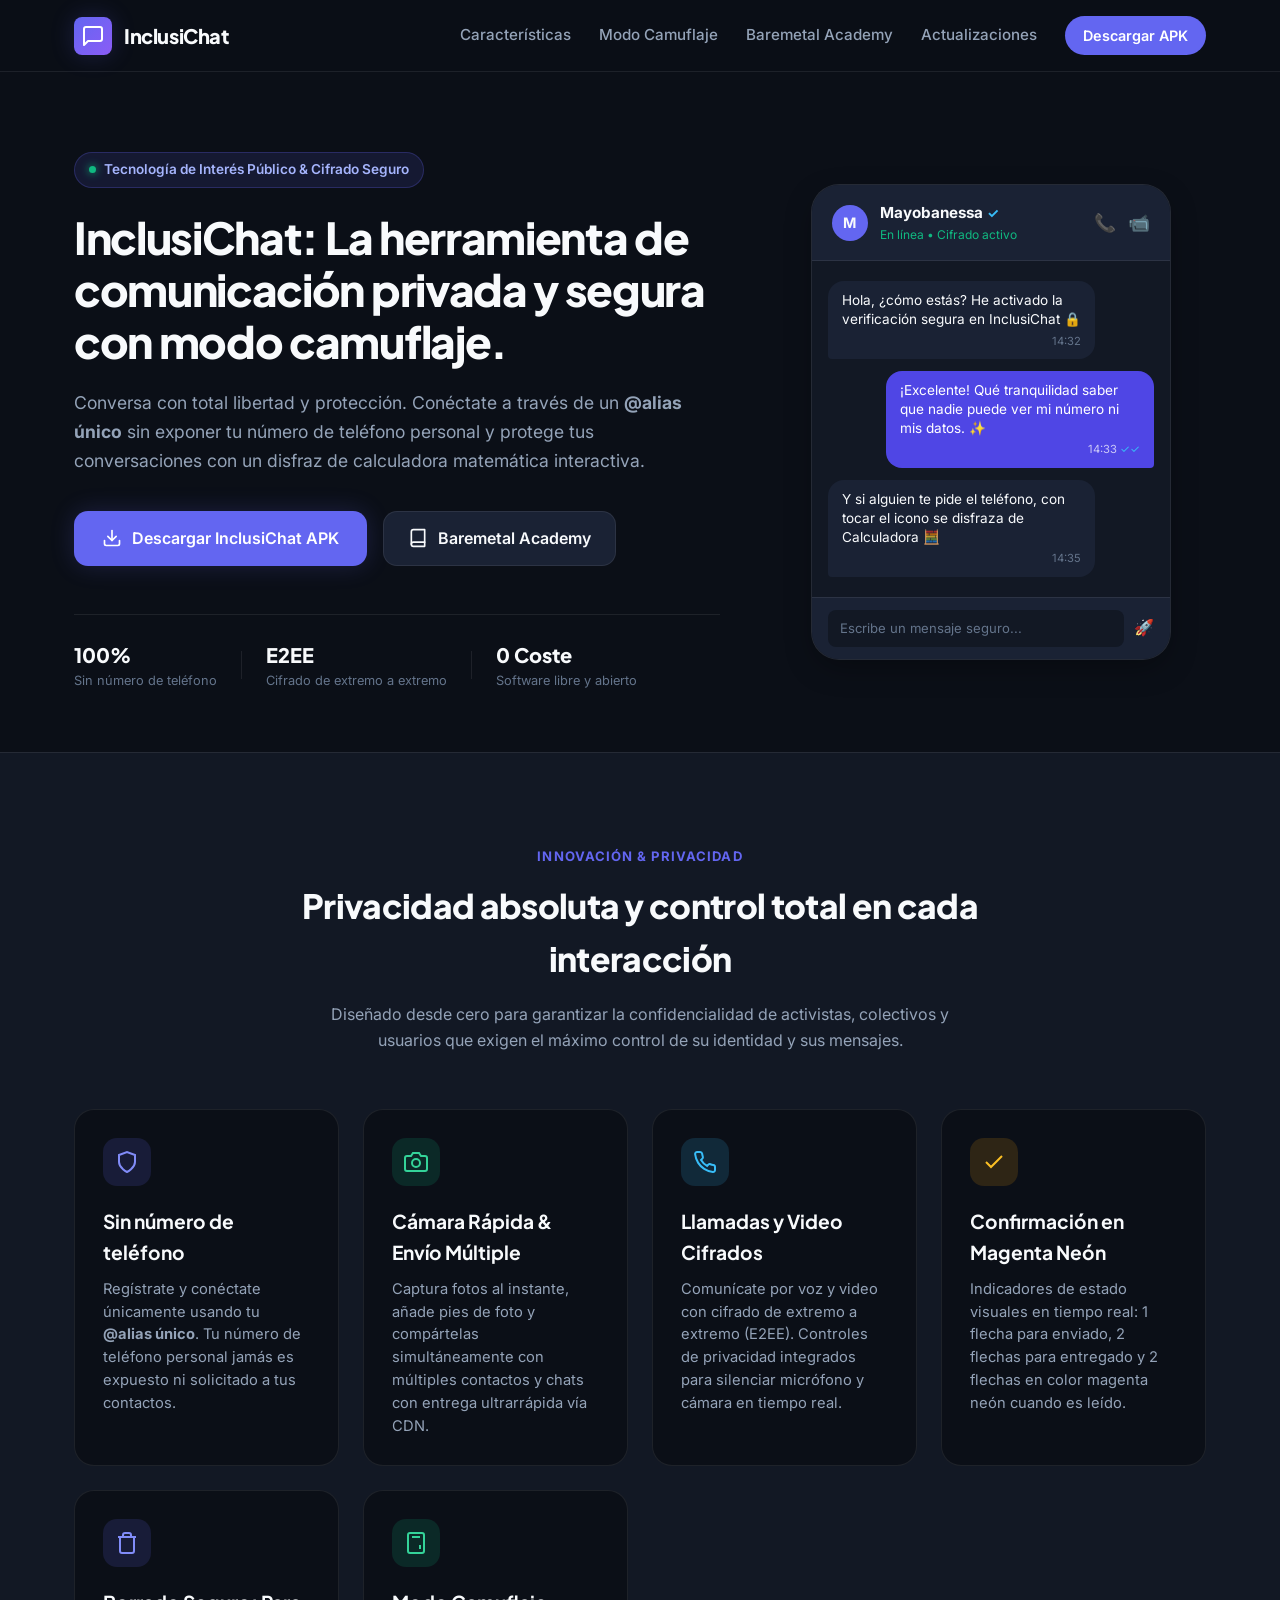
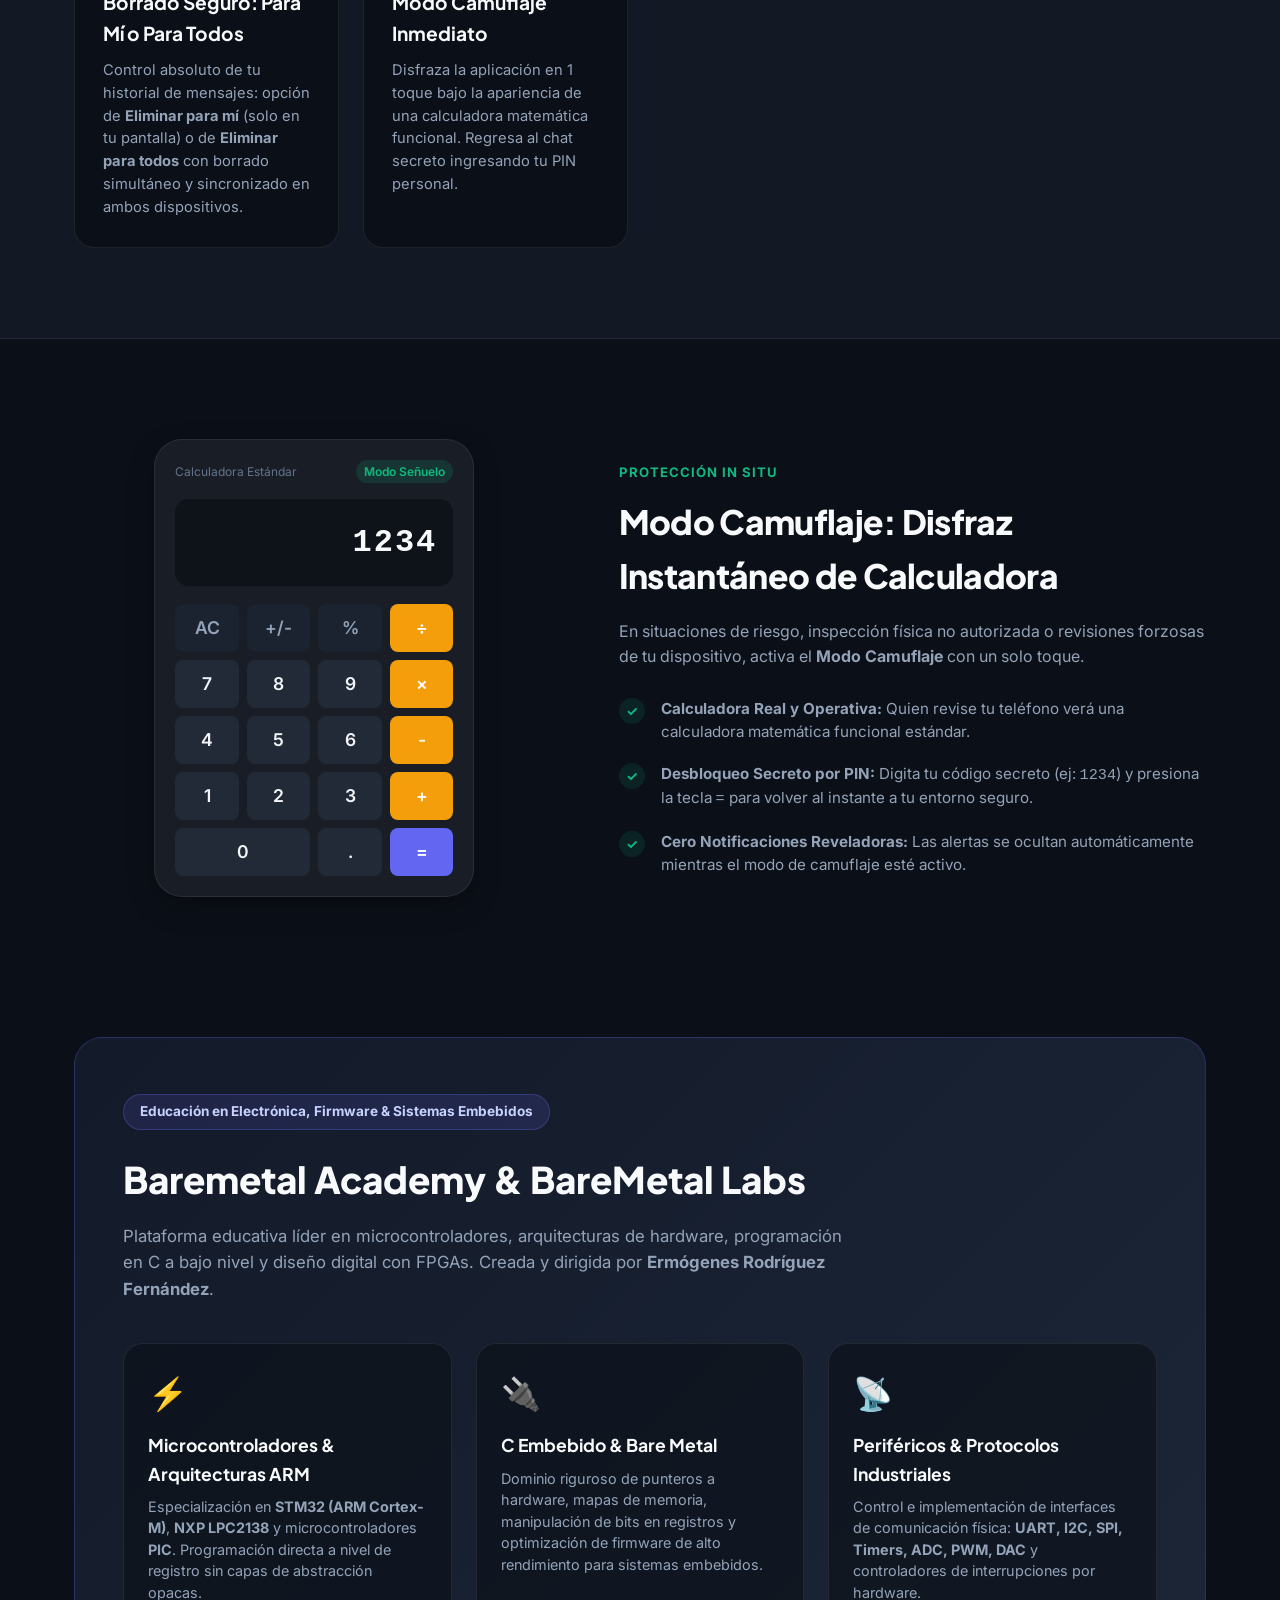
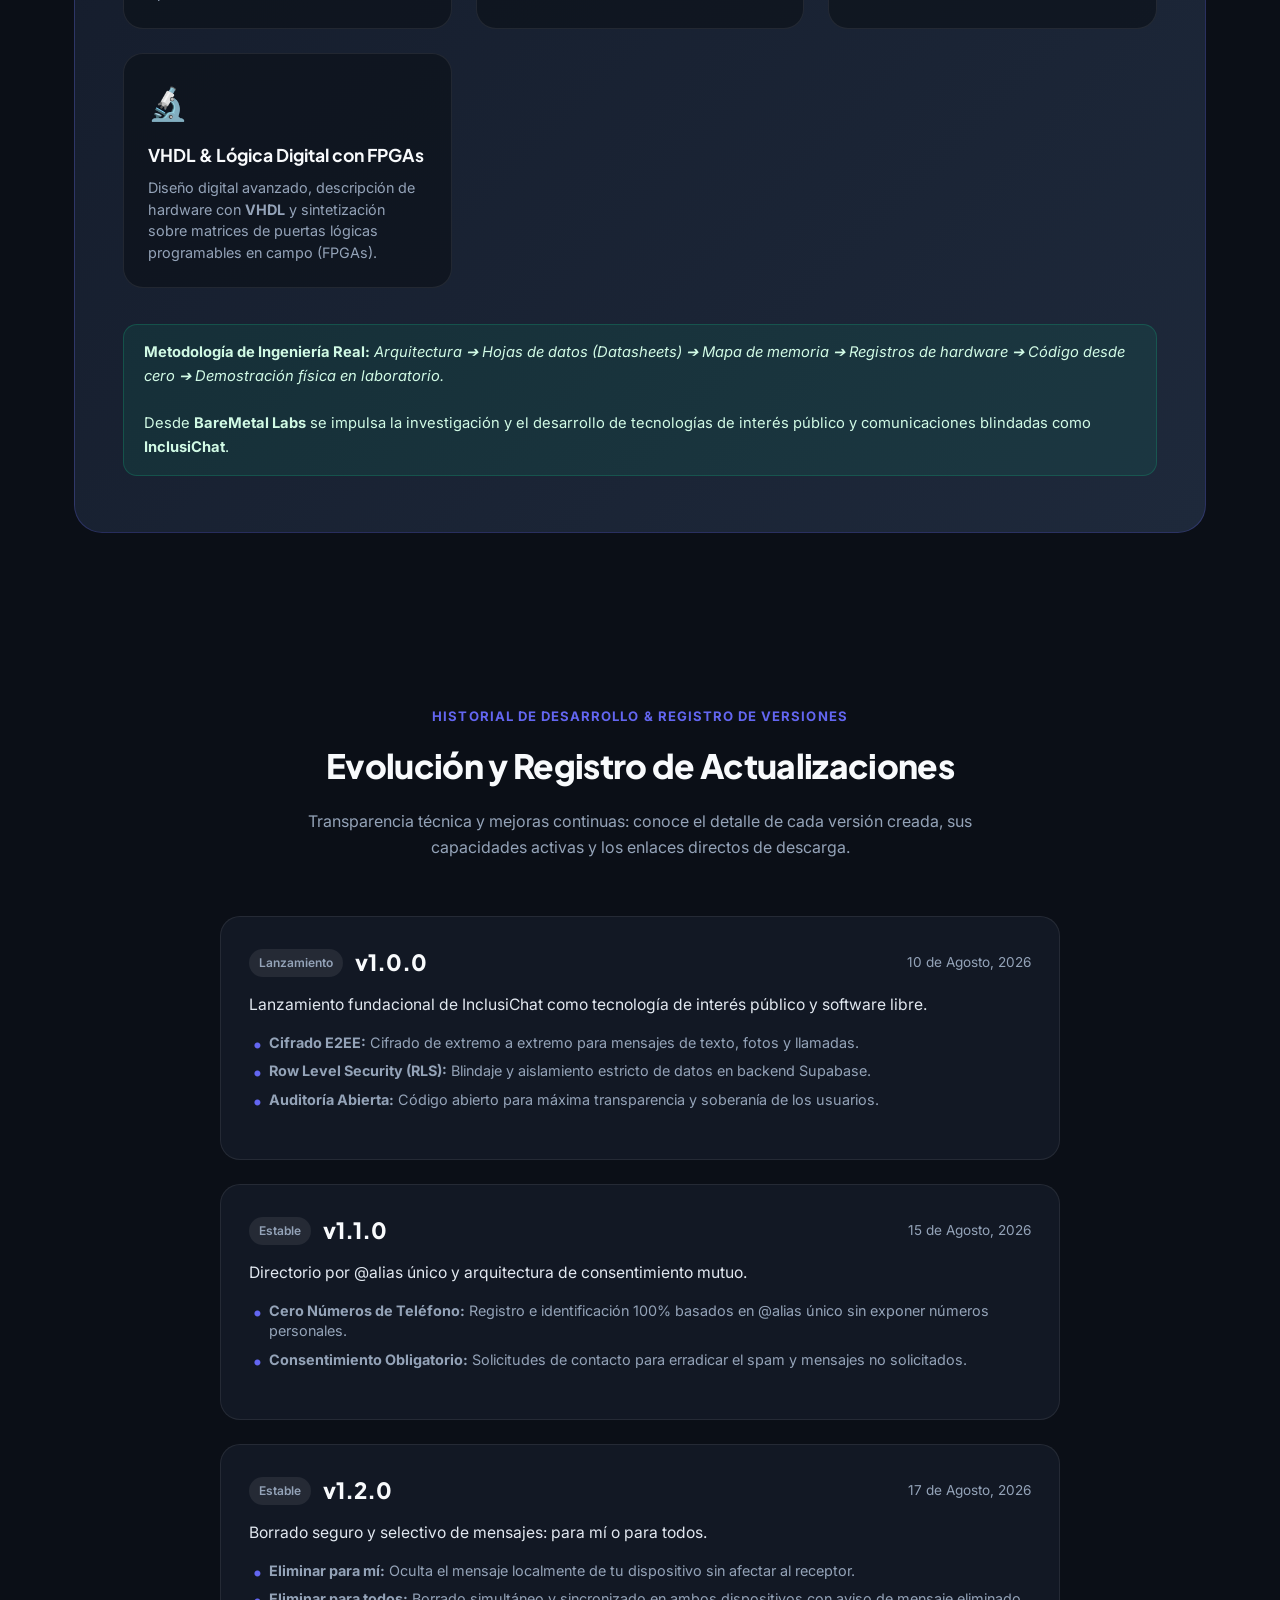
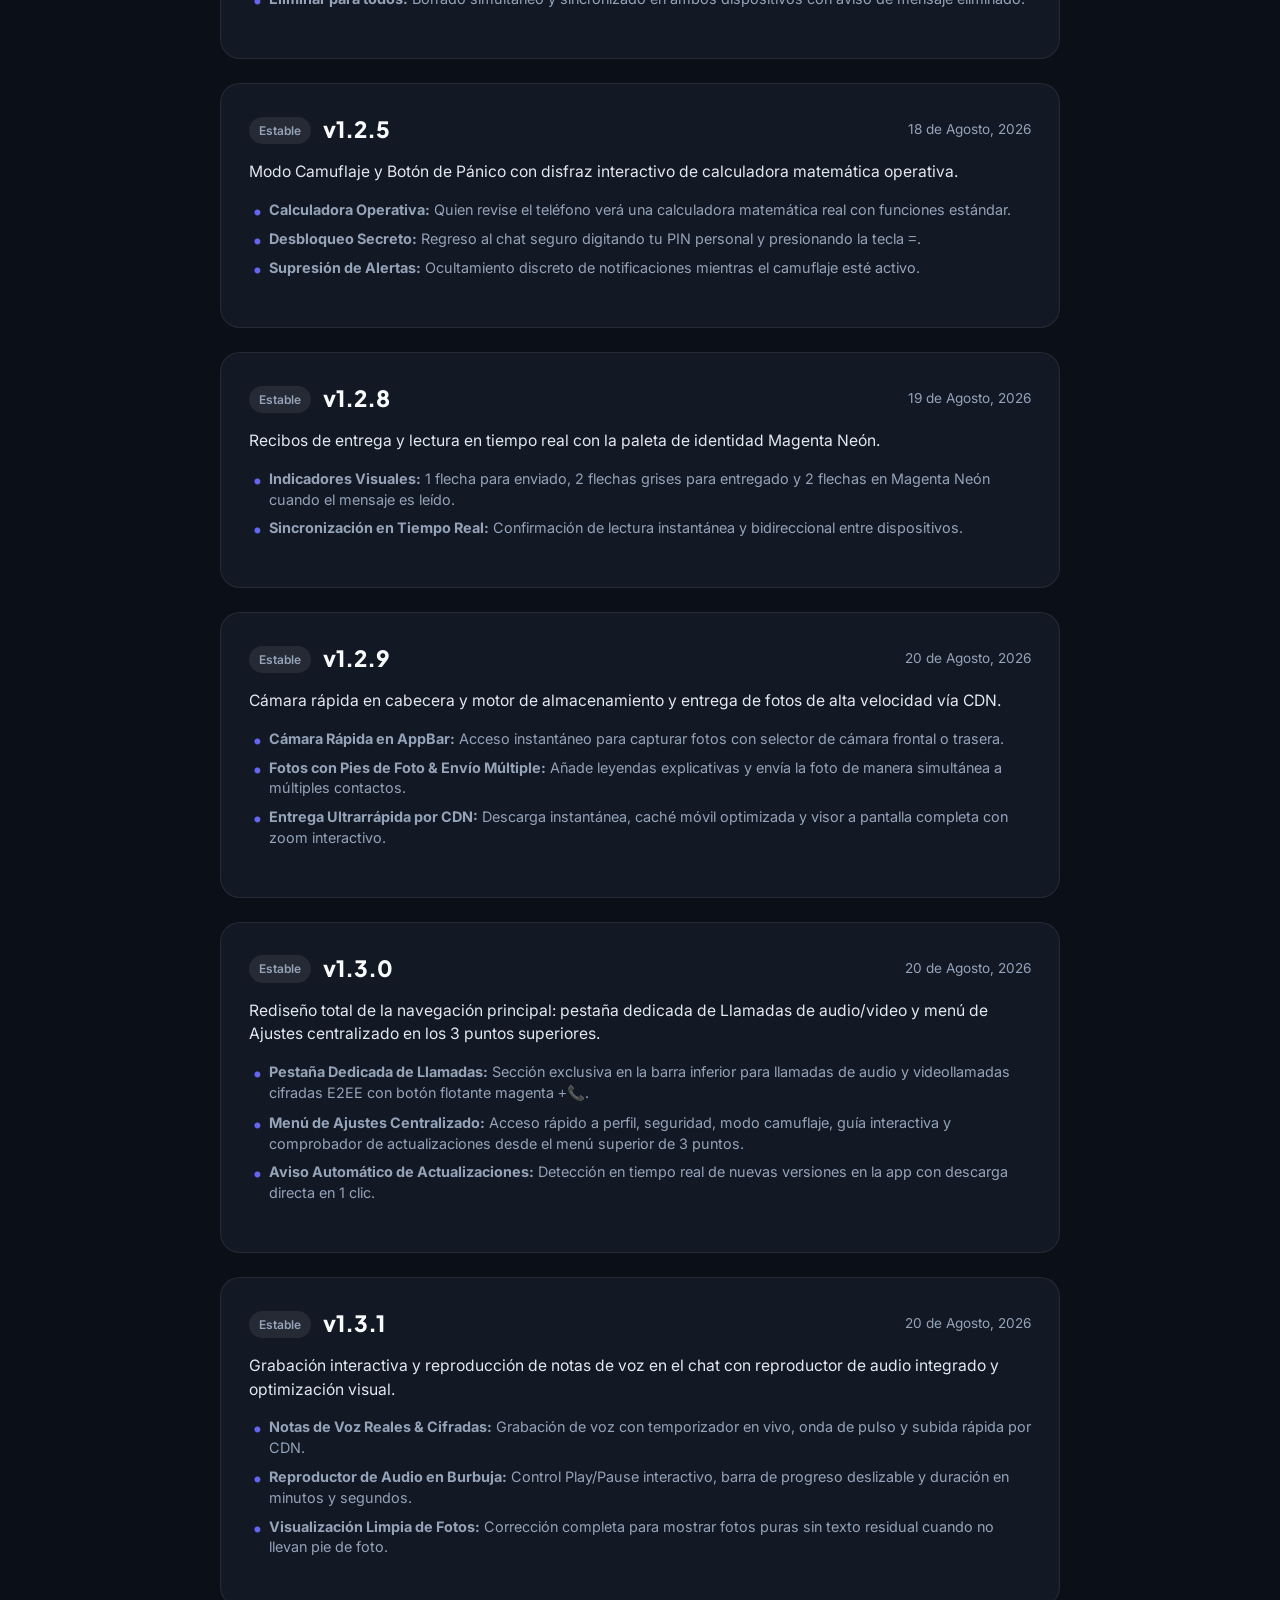
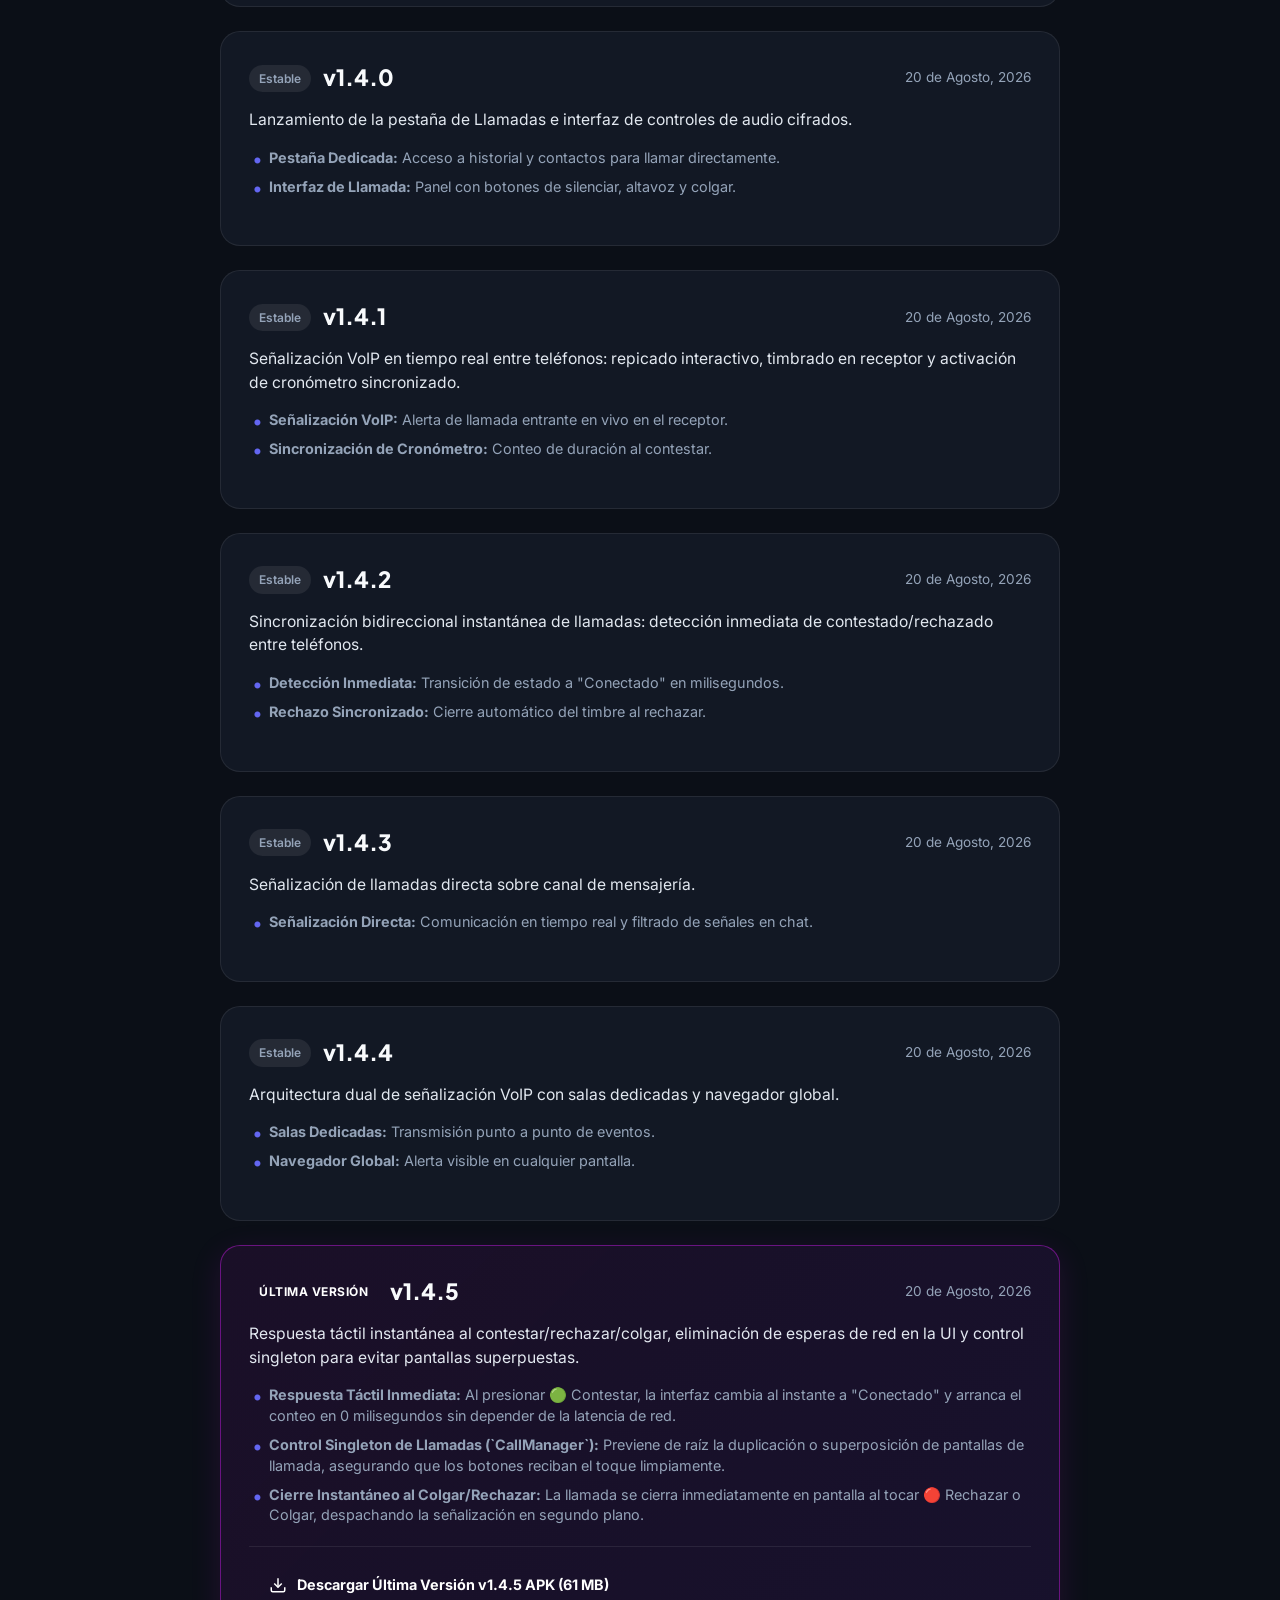
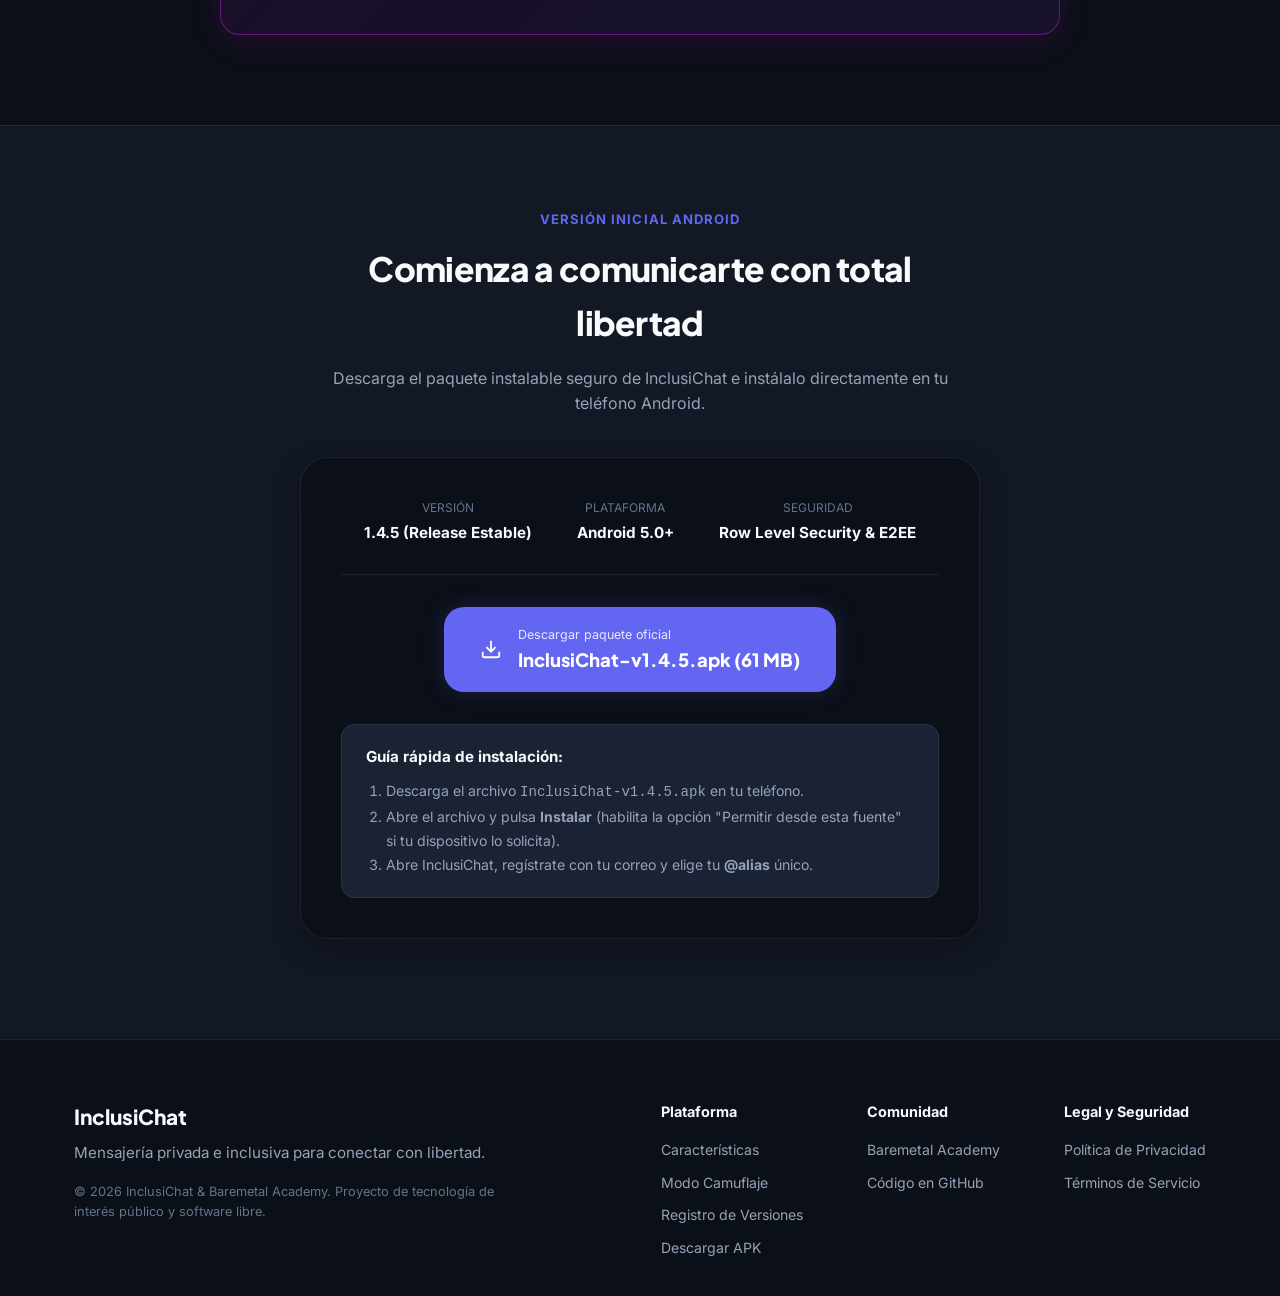
==== web/index.html @ 7844c90b "feat: Instant tactile response on call buttons & CallManager singleton guard (v1.4.5)" ====
<!DOCTYPE html>
<html lang="es">
<head>
  <meta charset="UTF-8">
  <meta name="viewport" content="width=device-width, initial-scale=1.0">
  <title>InclusiChat — Comunicación Privada y Segura con Modo Camuflaje</title>
  <meta name="description" content="InclusiChat es la aplicación de mensajería privada, inclusiva y segura con modo camuflaje de calculadora y descubrimiento por alias sin exponer tu número de teléfono.">
  
  <!-- Google Fonts: Inter & Plus Jakarta Sans -->
  <link rel="preconnect" href="https://fonts.googleapis.com">
  <link rel="preconnect" href="https://fonts.gstatic.com" crossorigin>
  <link href="https://fonts.googleapis.com/css2?family=Plus+Jakarta+Sans:wght@400;500;600;700;800&family=Inter:wght@400;500;600&display=swap" rel="stylesheet">
  
  <link rel="stylesheet" href="styles.css">
</head>
<body>
  <!-- Barra de Navegación Superior -->
  <header class="navbar" id="navbar">
    <div class="nav-container">
      <a href="#" class="brand-link">
        <div class="brand-badge-logo">
          <svg width="24" height="24" viewBox="0 0 24 24" fill="none" stroke="currentColor" stroke-width="2" stroke-linecap="round" stroke-linejoin="round">
            <path d="M21 15a2 2 0 0 1-2 2H7l-4 4V5a2 2 0 0 1 2-2h14a2 2 0 0 1 2 2z"></path>
          </svg>
        </div>
        <span class="brand-text">InclusiChat</span>
      </a>

      <nav class="nav-menu">
        <a href="#caracteristicas" class="nav-item">Características</a>
        <a href="#camuflaje" class="nav-item">Modo Camuflaje</a>
        <a href="#baremetal" class="nav-item">Baremetal Academy</a>
        <a href="#actualizaciones" class="nav-item">Actualizaciones</a>
        <a href="#descarga" class="nav-btn-action">Descargar APK</a>
      </nav>
    </div>
  </header>

  <!-- Hero Section -->
  <section class="hero-section">
    <div class="container hero-grid">
      <div class="hero-content">
        <div class="security-chip">
          <span class="security-chip-dot"></span>
          <span>Tecnología de Interés Público & Cifrado Seguro</span>
        </div>
        
        <h1 class="hero-title">
          InclusiChat: La herramienta de comunicación privada y segura con modo camuflaje.
        </h1>
        
        <p class="hero-description">
          Conversa con total libertad y protección. Conéctate a través de un <strong>@alias único</strong> sin exponer tu número de teléfono personal y protege tus conversaciones con un disfraz de calculadora matemática interactiva.
        </p>

        <div class="hero-cta-group">
          <a href="#descarga" class="btn-primary" id="download-hero-btn">
            <svg width="20" height="20" viewBox="0 0 24 24" fill="none" stroke="currentColor" stroke-width="2" stroke-linecap="round" stroke-linejoin="round">
              <path d="M21 15v4a2 2 0 0 1-2 2H5a2 2 0 0 1-2-2v-4"></path>
              <polyline points="7 10 12 15 17 10"></polyline>
              <line x1="12" y1="15" x2="12" y2="3"></line>
            </svg>
            <span>Descargar InclusiChat APK</span>
          </a>
          
          <a href="#baremetal" class="btn-secondary">
            <svg width="20" height="20" viewBox="0 0 24 24" fill="none" stroke="currentColor" stroke-width="2" stroke-linecap="round" stroke-linejoin="round">
              <path d="M4 19.5A2.5 2.5 0 0 1 6.5 17H20"></path>
              <path d="M6.5 2H20v20H6.5A2.5 2.5 0 0 1 4 19.5v-15A2.5 2.5 0 0 1 6.5 2z"></path>
            </svg>
            <span>Baremetal Academy</span>
          </a>
        </div>

        <div class="trust-stats">
          <div class="trust-stat-item">
            <span class="stat-value">100%</span>
            <span class="stat-label">Sin número de teléfono</span>
          </div>
          <div class="trust-stat-divider"></div>
          <div class="trust-stat-item">
            <span class="stat-value">E2EE</span>
            <span class="stat-label">Cifrado de extremo a extremo</span>
          </div>
          <div class="trust-stat-divider"></div>
          <div class="trust-stat-item">
            <span class="stat-value">0 Coste</span>
            <span class="stat-label">Software libre y abierto</span>
          </div>
        </div>
      </div>

      <!-- Hero Visual Device Mockup -->
      <div class="hero-mockup-wrap">
        <div class="app-mockup-card">
          <div class="mockup-header">
            <div class="mockup-user">
              <div class="mockup-avatar">M</div>
              <div class="mockup-user-info">
                <span class="mockup-name">Mayobanessa <span class="verified-check">✓</span></span>
                <span class="mockup-status">En línea • Cifrado activo</span>
              </div>
            </div>
            <div class="mockup-actions">
              <span class="mockup-action-icon">📞</span>
              <span class="mockup-action-icon">📹</span>
            </div>
          </div>

          <div class="mockup-chat-body">
            <div class="mockup-bubble incoming">
              <p>Hola, ¿cómo estás? He activado la verificación segura en InclusiChat 🔒</p>
              <span class="bubble-time">14:32</span>
            </div>
            
            <div class="mockup-bubble outgoing">
              <p>¡Excelente! Qué tranquilidad saber que nadie puede ver mi número ni mis datos. ✨</p>
              <span class="bubble-time">14:33 <span class="bubble-check">✓✓</span></span>
            </div>

            <div class="mockup-bubble incoming">
              <p>Y si alguien te pide el teléfono, con tocar el icono se disfraza de Calculadora 🧮</p>
              <span class="bubble-time">14:35</span>
            </div>
          </div>

          <div class="mockup-footer">
            <div class="mockup-input">Escribe un mensaje seguro...</div>
            <div class="mockup-send">🚀</div>
          </div>
        </div>
      </div>
    </div>
  </section>

  <!-- Sección de Características -->
  <section class="features-section" id="caracteristicas">
    <div class="container">
      <div class="section-header">
        <span class="section-tag">Innovación & Privacidad</span>
        <h2 class="section-title">Privacidad absoluta y control total en cada interacción</h2>
        <p class="section-desc">Diseñado desde cero para garantizar la confidencialidad de activistas, colectivos y usuarios que exigen el máximo control de su identidad y sus mensajes.</p>
      </div>

      <div class="features-grid">
        <div class="feature-card">
          <div class="feature-icon-wrap icon-purple">
            <svg width="24" height="24" viewBox="0 0 24 24" fill="none" stroke="currentColor" stroke-width="2"><path d="M12 22s8-4 8-10V5l-8-3-8 3v7c0 6 8 10 8 10z"/></svg>
          </div>
          <h3 class="feature-title">Sin número de teléfono</h3>
          <p class="feature-text">Regístrate y conéctate únicamente usando tu <strong>@alias único</strong>. Tu número de teléfono personal jamás es expuesto ni solicitado a tus contactos.</p>
        </div>

        <div class="feature-card">
          <div class="feature-icon-wrap icon-emerald">
            <svg width="24" height="24" viewBox="0 0 24 24" fill="none" stroke="currentColor" stroke-width="2"><path d="M23 19a2 2 0 0 1-2 2H3a2 2 0 0 1-2-2V8a2 2 0 0 1 2-2h4l2-3h6l2 3h4a2 2 0 0 1 2 2z"></path><circle cx="12" cy="13" r="4"></circle></svg>
          </div>
          <h3 class="feature-title">Cámara Rápida & Envío Múltiple</h3>
          <p class="feature-text">Captura fotos al instante, añade pies de foto y compártelas simultáneamente con múltiples contactos y chats con entrega ultrarrápida vía CDN.</p>
        </div>

        <div class="feature-card">
          <div class="feature-icon-wrap icon-blue">
            <svg width="24" height="24" viewBox="0 0 24 24" fill="none" stroke="currentColor" stroke-width="2"><path d="M22 16.92v3a2 2 0 0 1-2.18 2 19.79 19.79 0 0 1-8.63-3.07 19.5 19.5 0 0 1-6-6 19.79 19.79 0 0 1-3.07-8.67A2 2 0 0 1 4.11 2h3a2 2 0 0 1 2 1.72 12.84 12.84 0 0 0 .7 2.81 2 2 0 0 1-.45 2.11L8.09 9.91a16 16 0 0 0 6 6l1.27-1.27a2 2 0 0 1 2.11-.45 12.84 12.84 0 0 0 2.81.7A2 2 0 0 1 22 16.92z"/></svg>
          </div>
          <h3 class="feature-title">Llamadas y Video Cifrados</h3>
          <p class="feature-text">Comunícate por voz y video con cifrado de extremo a extremo (E2EE). Controles de privacidad integrados para silenciar micrófono y cámara en tiempo real.</p>
        </div>

        <div class="feature-card">
          <div class="feature-icon-wrap icon-amber">
            <svg width="24" height="24" viewBox="0 0 24 24" fill="none" stroke="currentColor" stroke-width="2"><polyline points="20 6 9 17 4 12"></polyline></svg>
          </div>
          <h3 class="feature-title">Confirmación en Magenta Neón</h3>
          <p class="feature-text">Indicadores de estado visuales en tiempo real: 1 flecha para enviado, 2 flechas para entregado y 2 flechas en color magenta neón cuando es leído.</p>
        </div>

        <div class="feature-card">
          <div class="feature-icon-wrap icon-purple">
            <svg width="24" height="24" viewBox="0 0 24 24" fill="none" stroke="currentColor" stroke-width="2"><polyline points="3 6 5 6 21 6"></polyline><path d="M19 6v14a2 2 0 0 1-2 2H7a2 2 0 0 1-2-2V6m3 0V4a2 2 0 0 1 2-2h4a2 2 0 0 1 2 2v2"></path></svg>
          </div>
          <h3 class="feature-title">Borrado Seguro: Para Mí o Para Todos</h3>
          <p class="feature-text">Control absoluto de tu historial de mensajes: opción de <strong>Eliminar para mí</strong> (solo en tu pantalla) o de <strong>Eliminar para todos</strong> con borrado simultáneo y sincronizado en ambos dispositivos.</p>
        </div>

        <div class="feature-card">
          <div class="feature-icon-wrap icon-emerald">
            <svg width="24" height="24" viewBox="0 0 24 24" fill="none" stroke="currentColor" stroke-width="2"><rect x="4" y="2" width="16" height="20" rx="2"></rect><line x1="8" y1="6" x2="16" y2="6"></line><line x1="16" y1="14" x2="16" y2="18"></line><path d="M16 10h.01"></path><path d="M12 10h.01"></path><path d="M8 10h.01"></path><path d="M12 14h.01"></path><path d="M8 14h.01"></path><path d="M12 18h.01"></path><path d="M8 18h.01"></path></svg>
          </div>
          <h3 class="feature-title">Modo Camuflaje Inmediato</h3>
          <p class="feature-text">Disfraza la aplicación en 1 toque bajo la apariencia de una calculadora matemática funcional. Regresa al chat secreto ingresando tu PIN personal.</p>
        </div>
      </div>
    </div>
  </section>

  <!-- Sección Killer Feature: Modo Camuflaje -->
  <section class="camouflage-section" id="camuflaje">
    <div class="container camouflage-grid">
      <div class="camouflage-visual">
        <div class="calculator-card">
          <div class="calc-top-bar">
            <span>Calculadora Estándar</span>
            <span class="calc-badge">Modo Señuelo</span>
          </div>
          <div class="calc-display" id="calc-demo-display">1234</div>
          <div class="calc-keyboard">
            <span class="calc-key op">AC</span>
            <span class="calc-key op">+/-</span>
            <span class="calc-key op">%</span>
            <span class="calc-key op-accent">÷</span>
            <span class="calc-key">7</span>
            <span class="calc-key">8</span>
            <span class="calc-key">9</span>
            <span class="calc-key op-accent">×</span>
            <span class="calc-key">4</span>
            <span class="calc-key">5</span>
            <span class="calc-key">6</span>
            <span class="calc-key op-accent">-</span>
            <span class="calc-key">1</span>
            <span class="calc-key">2</span>
            <span class="calc-key">3</span>
            <span class="calc-key op-accent">+</span>
            <span class="calc-key wide">0</span>
            <span class="calc-key">.</span>
            <span class="calc-key equal-btn" id="calc-demo-equal">=</span>
          </div>
        </div>
      </div>

      <div class="camouflage-info">
        <span class="section-tag-emerald">Protección In Situ</span>
        <h2 class="section-title">Modo Camuflaje: Disfraz Instantáneo de Calculadora</h2>
        <p class="section-desc">
          En situaciones de riesgo, inspección física no autorizada o revisiones forzosas de tu dispositivo, activa el <strong>Modo Camuflaje</strong> con un solo toque.
        </p>
        
        <ul class="camouflage-points">
          <li>
            <div class="point-bullet">✓</div>
            <div>
              <strong>Calculadora Real y Operativa:</strong> Quien revise tu teléfono verá una calculadora matemática funcional estándar.
            </div>
          </li>
          <li>
            <div class="point-bullet">✓</div>
            <div>
              <strong>Desbloqueo Secreto por PIN:</strong> Digita tu código secreto (ej: <code>1234</code>) y presiona la tecla <code>=</code> para volver al instante a tu entorno seguro.
            </div>
          </li>
          <li>
            <div class="point-bullet">✓</div>
            <div>
              <strong>Cero Notificaciones Reveladoras:</strong> Las alertas se ocultan automáticamente mientras el modo de camuflaje esté activo.
            </div>
          </li>
        </ul>
      </div>
    </div>
  </section>

  <!-- Sección Baremetal Academy: Educación en Electrónica y Sistemas Embebidos -->
  <section class="baremetal-section" id="baremetal">
    <div class="container">
      <div class="baremetal-banner">
        <div class="baremetal-badge">
          <span>Educación en Electrónica, Firmware & Sistemas Embebidos</span>
        </div>
        
        <h2 class="baremetal-title">Baremetal Academy & BareMetal Labs</h2>
        <p class="baremetal-subtitle">
          Plataforma educativa líder en microcontroladores, arquitecturas de hardware, programación en C a bajo nivel y diseño digital con FPGAs. Creada y dirigida por <strong>Ermógenes Rodríguez Fernández</strong>.
        </p>

        <div class="baremetal-pillars-grid">
          <div class="pillar-box">
            <div class="pillar-icon">⚡</div>
            <h4 class="pillar-heading">Microcontroladores & Arquitecturas ARM</h4>
            <p class="pillar-text">Especialización en <strong>STM32 (ARM Cortex-M)</strong>, <strong>NXP LPC2138</strong> y microcontroladores <strong>PIC</strong>. Programación directa a nivel de registro sin capas de abstracción opacas.</p>
          </div>

          <div class="pillar-box">
            <div class="pillar-icon">🔌</div>
            <h4 class="pillar-heading">C Embebido & Bare Metal</h4>
            <p class="pillar-text">Dominio riguroso de punteros a hardware, mapas de memoria, manipulación de bits en registros y optimización de firmware de alto rendimiento para sistemas embebidos.</p>
          </div>

          <div class="pillar-box">
            <div class="pillar-icon">📡</div>
            <h4 class="pillar-heading">Periféricos & Protocolos Industriales</h4>
            <p class="pillar-text">Control e implementación de interfaces de comunicación física: <strong>UART, I2C, SPI, Timers, ADC, PWM, DAC</strong> y controladores de interrupciones por hardware.</p>
          </div>

          <div class="pillar-box">
            <div class="pillar-icon">🔬</div>
            <h4 class="pillar-heading">VHDL & Lógica Digital con FPGAs</h4>
            <p class="pillar-text">Diseño digital avanzado, descripción de hardware con <strong>VHDL</strong> y sintetización sobre matrices de puertas lógicas programables en campo (FPGAs).</p>
          </div>
        </div>

        <div class="baremetal-footer-callout">
          <p>
            <strong>Metodología de Ingeniería Real:</strong> <em>Arquitectura ➔ Hojas de datos (Datasheets) ➔ Mapa de memoria ➔ Registros de hardware ➔ Código desde cero ➔ Demostración física en laboratorio.</em>
            <br><br>
            Desde <strong>BareMetal Labs</strong> se impulsa la investigación y el desarrollo de tecnologías de interés público y comunicaciones blindadas como <strong>InclusiChat</strong>.
          </p>
        </div>
      </div>
    </div>
  </section>

  <!-- Sección de Actualizaciones y Registro de Versiones -->
  <section class="updates-section" id="actualizaciones">
    <div class="container">
      <div class="section-header">
        <span class="section-tag">Historial de Desarrollo & Registro de Versiones</span>
        <h2 class="section-title">Evolución y Registro de Actualizaciones</h2>
        <p class="section-desc">Transparencia técnica y mejoras continuas: conoce el detalle de cada versión creada, sus capacidades activas y los enlaces directos de descarga.</p>
      </div>

      <div class="updates-timeline">
        <!-- Versión 1.0.0 -->
        <div class="update-card">
          <div class="update-header">
            <div class="update-version-wrap">
              <span class="update-badge">Lanzamiento</span>
              <h3 class="update-version">v1.0.0</h3>
            </div>
            <span class="update-date">10 de Agosto, 2026</span>
          </div>
          <p class="update-summary">Lanzamiento fundacional de InclusiChat como tecnología de interés público y software libre.</p>
          <ul class="update-features">
            <li><strong>Cifrado E2EE:</strong> Cifrado de extremo a extremo para mensajes de texto, fotos y llamadas.</li>
            <li><strong>Row Level Security (RLS):</strong> Blindaje y aislamiento estricto de datos en backend Supabase.</li>
            <li><strong>Auditoría Abierta:</strong> Código abierto para máxima transparencia y soberanía de los usuarios.</li>
          </ul>
        </div>

        <!-- Versión 1.1.0 -->
        <div class="update-card">
          <div class="update-header">
            <div class="update-version-wrap">
              <span class="update-badge">Estable</span>
              <h3 class="update-version">v1.1.0</h3>
            </div>
            <span class="update-date">15 de Agosto, 2026</span>
          </div>
          <p class="update-summary">Directorio por @alias único y arquitectura de consentimiento mutuo.</p>
          <ul class="update-features">
            <li><strong>Cero Números de Teléfono:</strong> Registro e identificación 100% basados en @alias único sin exponer números personales.</li>
            <li><strong>Consentimiento Obligatorio:</strong> Solicitudes de contacto para erradicar el spam y mensajes no solicitados.</li>
          </ul>
        </div>

        <!-- Versión 1.2.0 -->
        <div class="update-card">
          <div class="update-header">
            <div class="update-version-wrap">
              <span class="update-badge">Estable</span>
              <h3 class="update-version">v1.2.0</h3>
            </div>
            <span class="update-date">17 de Agosto, 2026</span>
          </div>
          <p class="update-summary">Borrado seguro y selectivo de mensajes: para mí o para todos.</p>
          <ul class="update-features">
            <li><strong>Eliminar para mí:</strong> Oculta el mensaje localmente de tu dispositivo sin afectar al receptor.</li>
            <li><strong>Eliminar para todos:</strong> Borrado simultáneo y sincronizado en ambos dispositivos con aviso de mensaje eliminado.</li>
          </ul>
        </div>

        <!-- Versión 1.2.5 -->
        <div class="update-card">
          <div class="update-header">
            <div class="update-version-wrap">
              <span class="update-badge">Estable</span>
              <h3 class="update-version">v1.2.5</h3>
            </div>
            <span class="update-date">18 de Agosto, 2026</span>
          </div>
          <p class="update-summary">Modo Camuflaje y Botón de Pánico con disfraz interactivo de calculadora matemática operativa.</p>
          <ul class="update-features">
            <li><strong>Calculadora Operativa:</strong> Quien revise el teléfono verá una calculadora matemática real con funciones estándar.</li>
            <li><strong>Desbloqueo Secreto:</strong> Regreso al chat seguro digitando tu PIN personal y presionando la tecla <code>=</code>.</li>
            <li><strong>Supresión de Alertas:</strong> Ocultamiento discreto de notificaciones mientras el camuflaje esté activo.</li>
          </ul>
        </div>

        <!-- Versión 1.2.8 -->
        <div class="update-card">
          <div class="update-header">
            <div class="update-version-wrap">
              <span class="update-badge">Estable</span>
              <h3 class="update-version">v1.2.8</h3>
            </div>
            <span class="update-date">19 de Agosto, 2026</span>
          </div>
          <p class="update-summary">Recibos de entrega y lectura en tiempo real con la paleta de identidad Magenta Neón.</p>
          <ul class="update-features">
            <li><strong>Indicadores Visuales:</strong> 1 flecha para enviado, 2 flechas grises para entregado y 2 flechas en Magenta Neón cuando el mensaje es leído.</li>
            <li><strong>Sincronización en Tiempo Real:</strong> Confirmación de lectura instantánea y bidireccional entre dispositivos.</li>
          </ul>
        </div>

        <!-- Versión 1.2.9 -->
        <div class="update-card">
          <div class="update-header">
            <div class="update-version-wrap">
              <span class="update-badge">Estable</span>
              <h3 class="update-version">v1.2.9</h3>
            </div>
            <span class="update-date">20 de Agosto, 2026</span>
          </div>
          <p class="update-summary">Cámara rápida en cabecera y motor de almacenamiento y entrega de fotos de alta velocidad vía CDN.</p>
          <ul class="update-features">
            <li><strong>Cámara Rápida en AppBar:</strong> Acceso instantáneo para capturar fotos con selector de cámara frontal o trasera.</li>
            <li><strong>Fotos con Pies de Foto & Envío Múltiple:</strong> Añade leyendas explicativas y envía la foto de manera simultánea a múltiples contactos.</li>
            <li><strong>Entrega Ultrarrápida por CDN:</strong> Descarga instantánea, caché móvil optimizada y visor a pantalla completa con zoom interactivo.</li>
          </ul>
        </div>

        <!-- Versión 1.3.0 -->
        <div class="update-card">
          <div class="update-header">
            <div class="update-version-wrap">
              <span class="update-badge">Estable</span>
              <h3 class="update-version">v1.3.0</h3>
            </div>
            <span class="update-date">20 de Agosto, 2026</span>
          </div>
          <p class="update-summary">Rediseño total de la navegación principal: pestaña dedicada de Llamadas de audio/video y menú de Ajustes centralizado en los 3 puntos superiores.</p>
          <ul class="update-features">
            <li><strong>Pestaña Dedicada de Llamadas:</strong> Sección exclusiva en la barra inferior para llamadas de audio y videollamadas cifradas E2EE con botón flotante magenta <code>+📞</code>.</li>
            <li><strong>Menú de Ajustes Centralizado:</strong> Acceso rápido a perfil, seguridad, modo camuflaje, guía interactiva y comprobador de actualizaciones desde el menú superior de 3 puntos.</li>
            <li><strong>Aviso Automático de Actualizaciones:</strong> Detección en tiempo real de nuevas versiones en la app con descarga directa en 1 clic.</li>
          </ul>
        </div>

        <!-- Versión 1.3.1 -->
        <div class="update-card">
          <div class="update-header">
            <div class="update-version-wrap">
              <span class="update-badge">Estable</span>
              <h3 class="update-version">v1.3.1</h3>
            </div>
            <span class="update-date">20 de Agosto, 2026</span>
          </div>
          <p class="update-summary">Grabación interactiva y reproducción de notas de voz en el chat con reproductor de audio integrado y optimización visual.</p>
          <ul class="update-features">
            <li><strong>Notas de Voz Reales & Cifradas:</strong> Grabación de voz con temporizador en vivo, onda de pulso y subida rápida por CDN.</li>
            <li><strong>Reproductor de Audio en Burbuja:</strong> Control Play/Pause interactivo, barra de progreso deslizable y duración en minutos y segundos.</li>
            <li><strong>Visualización Limpia de Fotos:</strong> Corrección completa para mostrar fotos puras sin texto residual cuando no llevan pie de foto.</li>
          </ul>
        </div>

        <!-- Versión 1.4.0 -->
        <div class="update-card">
          <div class="update-header">
            <div class="update-version-wrap">
              <span class="update-badge">Estable</span>
              <h3 class="update-version">v1.4.0</h3>
            </div>
            <span class="update-date">20 de Agosto, 2026</span>
          </div>
          <p class="update-summary">Lanzamiento de la pestaña de Llamadas e interfaz de controles de audio cifrados.</p>
          <ul class="update-features">
            <li><strong>Pestaña Dedicada:</strong> Acceso a historial y contactos para llamar directamente.</li>
            <li><strong>Interfaz de Llamada:</strong> Panel con botones de silenciar, altavoz y colgar.</li>
          </ul>
        </div>

        <!-- Versión 1.4.1 -->
        <div class="update-card">
          <div class="update-header">
            <div class="update-version-wrap">
              <span class="update-badge">Estable</span>
              <h3 class="update-version">v1.4.1</h3>
            </div>
            <span class="update-date">20 de Agosto, 2026</span>
          </div>
          <p class="update-summary">Señalización VoIP en tiempo real entre teléfonos: repicado interactivo, timbrado en receptor y activación de cronómetro sincronizado.</p>
          <ul class="update-features">
            <li><strong>Señalización VoIP:</strong> Alerta de llamada entrante en vivo en el receptor.</li>
            <li><strong>Sincronización de Cronómetro:</strong> Conteo de duración al contestar.</li>
          </ul>
        </div>

        <!-- Versión 1.4.2 -->
        <div class="update-card">
          <div class="update-header">
            <div class="update-version-wrap">
              <span class="update-badge">Estable</span>
              <h3 class="update-version">v1.4.2</h3>
            </div>
            <span class="update-date">20 de Agosto, 2026</span>
          </div>
          <p class="update-summary">Sincronización bidireccional instantánea de llamadas: detección inmediata de contestado/rechazado entre teléfonos.</p>
          <ul class="update-features">
            <li><strong>Detección Inmediata:</strong> Transición de estado a "Conectado" en milisegundos.</li>
            <li><strong>Rechazo Sincronizado:</strong> Cierre automático del timbre al rechazar.</li>
          </ul>
        </div>

        <!-- Versión 1.4.3 -->
        <div class="update-card">
          <div class="update-header">
            <div class="update-version-wrap">
              <span class="update-badge">Estable</span>
              <h3 class="update-version">v1.4.3</h3>
            </div>
            <span class="update-date">20 de Agosto, 2026</span>
          </div>
          <p class="update-summary">Señalización de llamadas directa sobre canal de mensajería.</p>
          <ul class="update-features">
            <li><strong>Señalización Directa:</strong> Comunicación en tiempo real y filtrado de señales en chat.</li>
          </ul>
        </div>

        <!-- Versión 1.4.4 -->
        <div class="update-card">
          <div class="update-header">
            <div class="update-version-wrap">
              <span class="update-badge">Estable</span>
              <h3 class="update-version">v1.4.4</h3>
            </div>
            <span class="update-date">20 de Agosto, 2026</span>
          </div>
          <p class="update-summary">Arquitectura dual de señalización VoIP con salas dedicadas y navegador global.</p>
          <ul class="update-features">
            <li><strong>Salas Dedicadas:</strong> Transmisión punto a punto de eventos.</li>
            <li><strong>Navegador Global:</strong> Alerta visible en cualquier pantalla.</li>
          </ul>
        </div>

        <!-- Versión 1.4.5 (Última Versión Actual) -->
        <div class="update-card latest">
          <div class="update-header">
            <div class="update-version-wrap">
              <span class="update-badge-latest">Última Versión</span>
              <h3 class="update-version">v1.4.5</h3>
            </div>
            <span class="update-date">20 de Agosto, 2026</span>
          </div>
          <p class="update-summary">Respuesta táctil instantánea al contestar/rechazar/colgar, eliminación de esperas de red en la UI y control singleton para evitar pantallas superpuestas.</p>
          <ul class="update-features">
            <li><strong>Respuesta Táctil Inmediata:</strong> Al presionar 🟢 Contestar, la interfaz cambia al instante a "Conectado" y arranca el conteo en 0 milisegundos sin depender de la latencia de red.</li>
            <li><strong>Control Singleton de Llamadas (`CallManager`):</strong> Previene de raíz la duplicación o superposición de pantallas de llamada, asegurando que los botones reciban el toque limpiamente.</li>
            <li><strong>Cierre Instantáneo al Colgar/Rechazar:</strong> La llamada se cierra inmediatamente en pantalla al tocar 🔴 Rechazar o Colgar, despachando la señalización en segundo plano.</li>
          </ul>
          <div class="update-card-action">
            <a href="https://github.com/thelioning/InclusiChat/releases/download/v1.4.5/InclusiChat-v1.4.5.apk" class="btn-update-download">
              <svg width="18" height="18" viewBox="0 0 24 24" fill="none" stroke="currentColor" stroke-width="2"><path d="M21 15v4a2 2 0 0 1-2 2H5a2 2 0 0 1-2-2v-4"></path><polyline points="7 10 12 15 17 10"></polyline><line x1="12" y1="15" x2="12" y2="3"></line></svg>
              <span>Descargar Última Versión v1.4.5 APK (61 MB)</span>
            </a>
          </div>
        </div>
      </div>
    </div>
  </section>

  <!-- Sección de Descarga -->
  <section class="download-section" id="descarga">
    <div class="container download-box">
      <div class="download-header">
        <span class="section-tag">Versión Inicial Android</span>
        <h2 class="section-title">Comienza a comunicarte con total libertad</h2>
        <p class="section-desc">Descarga el paquete instalable seguro de InclusiChat e instálalo directamente en tu teléfono Android.</p>
      </div>

      <div class="download-actions-card">
        <div class="download-meta-info">
          <div class="meta-item">
            <span class="meta-label">Versión</span>
            <span class="meta-val" id="download-version-tag">1.4.5 (Release Estable)</span>
          </div>
          <div class="meta-item">
            <span class="meta-label">Plataforma</span>
            <span class="meta-val">Android 5.0+</span>
          </div>
          <div class="meta-item">
            <span class="meta-label">Seguridad</span>
            <span class="meta-val">Row Level Security & E2EE</span>
          </div>
        </div>

        <div class="download-btn-wrap">
          <a href="https://github.com/thelioning/InclusiChat/releases/download/v1.4.5/InclusiChat-v1.4.5.apk" target="_blank" class="btn-download-main" id="btn-download-apk">
            <svg width="22" height="22" viewBox="0 0 24 24" fill="none" stroke="currentColor" stroke-width="2"><path d="M21 15v4a2 2 0 0 1-2 2H5a2 2 0 0 1-2-2v-4"></path><polyline points="7 10 12 15 17 10"></polyline><line x1="12" y1="15" x2="12" y2="3"></line></svg>
            <div class="btn-download-text">
              <span class="btn-small-text">Descargar paquete oficial</span>
              <span class="btn-large-text" id="download-apk-text">InclusiChat-v1.4.5.apk (61 MB)</span>
            </div>
          </a>
        </div>

        <div class="install-steps">
          <h4 class="steps-title">Guía rápida de instalación:</h4>
          <ol class="steps-list">
            <li>Descarga el archivo <code id="download-step-filename">InclusiChat-v1.4.5.apk</code> en tu teléfono.</li>
            <li>Abre el archivo y pulsa <strong>Instalar</strong> (habilita la opción "Permitir desde esta fuente" si tu dispositivo lo solicita).</li>
            <li>Abre InclusiChat, regístrate con tu correo y elige tu <strong>@alias</strong> único.</li>
          </ol>
        </div>
      </div>
    </div>
  </section>

  <!-- Footer -->
  <footer class="footer">
    <div class="container footer-content">
      <div class="footer-brand">
        <span class="footer-logo-title">InclusiChat</span>
        <p class="footer-tagline">Mensajería privada e inclusiva para conectar con libertad.</p>
        <p class="footer-copy">© 2026 InclusiChat & Baremetal Academy. Proyecto de tecnología de interés público y software libre.</p>
      </div>

      <div class="footer-links-group">
        <div class="footer-col">
          <span class="footer-col-title">Plataforma</span>
          <a href="#caracteristicas">Características</a>
          <a href="#camuflaje">Modo Camuflaje</a>
          <a href="#actualizaciones">Registro de Versiones</a>
          <a href="#descarga">Descargar APK</a>
        </div>
        <div class="footer-col">
          <span class="footer-col-title">Comunidad</span>
          <a href="#baremetal">Baremetal Academy</a>
          <a href="https://github.com/thelioning/InclusiChat" target="_blank">Código en GitHub</a>
        </div>
        <div class="footer-col">
          <span class="footer-col-title">Legal y Seguridad</span>
          <a href="privacy.html">Política de Privacidad</a>
          <a href="terms.html">Términos de Servicio</a>
        </div>
      </div>
    </div>
  </footer>

  <script src="app.js"></script>
</body>
</html>
---- web/styles.css ----
/* ==========================================================================
   InclusiChat Web — Design System & Stylesheet
   Palette: Soft Slate, Calming Indigo-Lavender, Security Emerald
   ========================================================================== */

:root {
  /* Harmonious, Trustworthy Palette (Soft on the eyes, avoids aggressive neon) */
  --bg-main: #0B0F17;
  --bg-surface: #121824;
  --bg-surface-raised: #1A2234;
  --bg-surface-border: rgba(255, 255, 255, 0.08);

  --text-primary: #F8FAFC;
  --text-secondary: #94A3B8;
  --text-muted: #64748B;

  --accent-primary: #6366F1;
  --accent-primary-hover: #4F46E5;
  --accent-soft-lavender: #8B5CF6;
  --accent-emerald: #10B981;
  --accent-emerald-soft: rgba(16, 185, 129, 0.12);
  --accent-amber: #F59E0B;

  --font-heading: 'Plus Jakarta Sans', -apple-system, BlinkMacSystemFont, 'Segoe UI', Roboto, sans-serif;
  --font-body: 'Inter', -apple-system, BlinkMacSystemFont, 'Segoe UI', Roboto, sans-serif;

  --radius-sm: 8px;
  --radius-md: 14px;
  --radius-lg: 20px;
  --radius-xl: 28px;
  --radius-full: 9999px;

  --shadow-subtle: 0 4px 20px rgba(0, 0, 0, 0.25);
  --shadow-card: 0 10px 30px -5px rgba(0, 0, 0, 0.35);
  --shadow-glow: 0 0 25px rgba(99, 102, 241, 0.2);
}

/* Base Reset & Typography */
* {
  margin: 0;
  padding: 0;
  box-sizing: border-box;
}

html {
  scroll-behavior: smooth;
  font-family: var(--font-body);
  background-color: var(--bg-main);
  color: var(--text-primary);
  line-height: 1.6;
}

body {
  overflow-x: hidden;
  -webkit-font-smoothing: antialiased;
}

.container {
  width: 100%;
  max-width: 1180px;
  margin: 0 auto;
  padding: 0 24px;
}

/* Navbar */
.navbar {
  position: sticky;
  top: 0;
  z-index: 100;
  background: rgba(11, 15, 23, 0.85);
  backdrop-filter: blur(14px);
  border-bottom: 1px solid var(--bg-surface-border);
  transition: all 0.3s ease;
}

.nav-container {
  max-width: 1180px;
  margin: 0 auto;
  padding: 16px 24px;
  display: flex;
  justify-content: space-between;
  align-items: center;
}

.brand-link {
  display: flex;
  align-items: center;
  gap: 12px;
  text-decoration: none;
  color: var(--text-primary);
}

.brand-badge-logo {
  width: 38px;
  height: 38px;
  border-radius: var(--radius-sm);
  background: linear-gradient(135deg, var(--accent-primary), var(--accent-soft-lavender));
  display: flex;
  align-items: center;
  justify-content: center;
  color: #fff;
  box-shadow: var(--shadow-glow);
}

.brand-text {
  font-family: var(--font-heading);
  font-weight: 800;
  font-size: 1.25rem;
  letter-spacing: -0.02em;
}

.nav-menu {
  display: flex;
  align-items: center;
  gap: 28px;
}

.nav-item {
  color: var(--text-secondary);
  text-decoration: none;
  font-size: 0.95rem;
  font-weight: 500;
  transition: color 0.2s;
}

.nav-item:hover {
  color: var(--text-primary);
}

.nav-btn-action {
  background: var(--accent-primary);
  color: #fff;
  padding: 8px 18px;
  border-radius: var(--radius-full);
  text-decoration: none;
  font-size: 0.9rem;
  font-weight: 600;
  transition: all 0.2s;
}

.nav-btn-action:hover {
  background: var(--accent-primary-hover);
  transform: translateY(-1px);
}

/* Hero Section */
.hero-section {
  padding: 80px 0 60px;
  position: relative;
}

.hero-grid {
  display: grid;
  grid-template-columns: 1.2fr 0.8fr;
  gap: 56px;
  align-items: center;
}

.security-chip {
  display: inline-flex;
  align-items: center;
  gap: 8px;
  background: rgba(99, 102, 241, 0.12);
  border: 1px solid rgba(99, 102, 241, 0.25);
  padding: 6px 14px;
  border-radius: var(--radius-full);
  font-size: 0.85rem;
  font-weight: 600;
  color: #A5B4FC;
  margin-bottom: 24px;
}

.security-chip-dot {
  width: 7px;
  height: 7px;
  border-radius: 50%;
  background-color: var(--accent-emerald);
  box-shadow: 0 0 8px var(--accent-emerald);
}

.hero-title {
  font-family: var(--font-heading);
  font-size: 2.75rem;
  line-height: 1.18;
  font-weight: 800;
  letter-spacing: -0.03em;
  margin-bottom: 20px;
}

.hero-description {
  font-size: 1.1rem;
  color: var(--text-secondary);
  line-height: 1.65;
  margin-bottom: 36px;
}

.hero-cta-group {
  display: flex;
  flex-wrap: wrap;
  gap: 16px;
  margin-bottom: 48px;
}

.btn-primary {
  display: inline-flex;
  align-items: center;
  gap: 10px;
  background: var(--accent-primary);
  color: #fff;
  padding: 14px 28px;
  border-radius: var(--radius-md);
  font-size: 1rem;
  font-weight: 600;
  text-decoration: none;
  box-shadow: var(--shadow-glow);
  transition: all 0.2s;
}

.btn-primary:hover {
  background: var(--accent-primary-hover);
  transform: translateY(-2px);
}

.btn-secondary {
  display: inline-flex;
  align-items: center;
  gap: 10px;
  background: var(--bg-surface-raised);
  color: var(--text-primary);
  border: 1px solid var(--bg-surface-border);
  padding: 14px 24px;
  border-radius: var(--radius-md);
  font-size: 1rem;
  font-weight: 600;
  text-decoration: none;
  transition: all 0.2s;
}

.btn-secondary:hover {
  background: rgba(255, 255, 255, 0.08);
  transform: translateY(-2px);
}

.trust-stats {
  display: flex;
  align-items: center;
  gap: 24px;
  padding-top: 24px;
  border-top: 1px solid var(--bg-surface-border);
}

.trust-stat-item {
  display: flex;
  flex-direction: column;
}

.stat-value {
  font-family: var(--font-heading);
  font-size: 1.25rem;
  font-weight: 800;
  color: var(--text-primary);
}

.stat-label {
  font-size: 0.8rem;
  color: var(--text-muted);
}

.trust-stat-divider {
  width: 1px;
  height: 28px;
  background: var(--bg-surface-border);
}

/* Mockup Card (App Preview) */
.hero-mockup-wrap {
  display: flex;
  justify-content: center;
}

.app-mockup-card {
  width: 100%;
  max-width: 360px;
  background: var(--bg-surface);
  border: 1px solid var(--bg-surface-border);
  border-radius: var(--radius-xl);
  box-shadow: var(--shadow-card);
  overflow: hidden;
}

.mockup-header {
  padding: 16px 20px;
  background: var(--bg-surface-raised);
  display: flex;
  justify-content: space-between;
  align-items: center;
  border-bottom: 1px solid var(--bg-surface-border);
}

.mockup-user {
  display: flex;
  align-items: center;
  gap: 12px;
}

.mockup-avatar {
  width: 36px;
  height: 36px;
  background: var(--accent-primary);
  border-radius: 50%;
  display: flex;
  align-items: center;
  justify-content: center;
  font-weight: 700;
  font-size: 0.9rem;
}

.mockup-user-info {
  display: flex;
  flex-direction: column;
}

.mockup-name {
  font-weight: 700;
  font-size: 0.95rem;
}

.verified-check {
  color: #38BDF8;
  font-size: 0.85rem;
}

.mockup-status {
  font-size: 0.75rem;
  color: var(--accent-emerald);
}

.mockup-actions {
  display: flex;
  gap: 12px;
  font-size: 1.1rem;
}

.mockup-chat-body {
  padding: 20px 16px;
  display: flex;
  flex-direction: column;
  gap: 12px;
  min-height: 240px;
}

.mockup-bubble {
  max-width: 82%;
  padding: 10px 14px;
  font-size: 0.85rem;
  border-radius: 16px;
  line-height: 1.4;
}

.mockup-bubble p {
  margin-bottom: 4px;
}

.mockup-bubble.incoming {
  align-self: flex-start;
  background: var(--bg-surface-raised);
  border-bottom-left-radius: 4px;
  color: var(--text-primary);
}

.mockup-bubble.outgoing {
  align-self: flex-end;
  background: #4F46E5;
  border-bottom-right-radius: 4px;
  color: #fff;
}

.bubble-time {
  font-size: 0.7rem;
  color: var(--text-muted);
  display: block;
  text-align: right;
}

.mockup-bubble.outgoing .bubble-time {
  color: rgba(255, 255, 255, 0.7);
}

.bubble-check {
  color: #38BDF8;
}

.mockup-footer {
  padding: 12px 16px;
  background: var(--bg-surface-raised);
  display: flex;
  align-items: center;
  gap: 10px;
  border-top: 1px solid var(--bg-surface-border);
}

.mockup-input {
  flex: 1;
  font-size: 0.82rem;
  color: var(--text-muted);
  background: var(--bg-surface);
  padding: 8px 12px;
  border-radius: var(--radius-sm);
}

.mockup-send {
  font-size: 1rem;
  cursor: pointer;
}

/* Features Section */
.features-section {
  padding: 90px 0;
  background: var(--bg-surface);
  border-top: 1px solid var(--bg-surface-border);
  border-bottom: 1px solid var(--bg-surface-border);
}

.section-header {
  text-align: center;
  max-width: 680px;
  margin: 0 auto 56px;
}

.section-tag {
  display: inline-block;
  font-size: 0.82rem;
  font-weight: 700;
  text-transform: uppercase;
  letter-spacing: 0.08em;
  color: var(--accent-primary);
  margin-bottom: 12px;
}

.section-tag-emerald {
  display: inline-block;
  font-size: 0.82rem;
  font-weight: 700;
  text-transform: uppercase;
  letter-spacing: 0.08em;
  color: var(--accent-emerald);
  margin-bottom: 12px;
}

.section-title {
  font-family: var(--font-heading);
  font-size: 2.1rem;
  font-weight: 800;
  letter-spacing: -0.02em;
  margin-bottom: 16px;
}

.section-desc {
  font-size: 1rem;
  color: var(--text-secondary);
  line-height: 1.6;
}

.features-grid {
  display: grid;
  grid-template-columns: repeat(auto-fit, minmax(250px, 1fr));
  gap: 24px;
}

.feature-card {
  background: var(--bg-main);
  border: 1px solid var(--bg-surface-border);
  border-radius: var(--radius-lg);
  padding: 28px;
  transition: transform 0.2s, border-color 0.2s;
}

.feature-card:hover {
  transform: translateY(-3px);
  border-color: rgba(99, 102, 241, 0.3);
}

.feature-icon-wrap {
  width: 48px;
  height: 48px;
  border-radius: var(--radius-md);
  display: flex;
  align-items: center;
  justify-content: center;
  margin-bottom: 20px;
}

.icon-purple { background: rgba(99, 102, 241, 0.15); color: #818CF8; }
.icon-emerald { background: rgba(16, 185, 129, 0.15); color: #34D399; }
.icon-blue { background: rgba(56, 189, 248, 0.15); color: #38BDF8; }
.icon-amber { background: rgba(245, 158, 11, 0.15); color: #FBBF24; }

.feature-title {
  font-family: var(--font-heading);
  font-size: 1.2rem;
  font-weight: 700;
  margin-bottom: 10px;
}

.feature-text {
  font-size: 0.92rem;
  color: var(--text-secondary);
  line-height: 1.55;
}

/* Camouflage Section */
.camouflage-section {
  padding: 100px 0;
}

.camouflage-grid {
  display: grid;
  grid-template-columns: 0.9fr 1.1fr;
  gap: 64px;
  align-items: center;
}

.calculator-card {
  width: 100%;
  max-width: 320px;
  margin: 0 auto;
  background: #181D26;
  border: 1px solid var(--bg-surface-border);
  border-radius: var(--radius-xl);
  padding: 20px;
  box-shadow: var(--shadow-card);
}

.calc-top-bar {
  display: flex;
  justify-content: space-between;
  align-items: center;
  font-size: 0.75rem;
  color: var(--text-muted);
  margin-bottom: 16px;
}

.calc-badge {
  background: rgba(16, 185, 129, 0.15);
  color: var(--accent-emerald);
  padding: 2px 8px;
  border-radius: var(--radius-full);
  font-weight: 600;
}

.calc-display {
  background: #0E1219;
  border-radius: var(--radius-md);
  padding: 18px 16px;
  text-align: right;
  font-family: monospace;
  font-size: 2rem;
  font-weight: 700;
  color: #F8FAFC;
  margin-bottom: 18px;
  letter-spacing: 2px;
}

.calc-keyboard {
  display: grid;
  grid-template-columns: repeat(4, 1fr);
  gap: 8px;
}

.calc-key {
  height: 48px;
  border-radius: var(--radius-sm);
  background: #232A37;
  display: flex;
  align-items: center;
  justify-content: center;
  font-weight: 600;
  font-size: 1.1rem;
  color: #F1F5F9;
  user-select: none;
  cursor: pointer;
  transition: background 0.1s;
}

.calc-key:hover {
  background: #2E384A;
}

.calc-key.op {
  background: #1C2330;
  color: var(--text-secondary);
}

.calc-key.op-accent {
  background: #F59E0B;
  color: #fff;
}

.calc-key.wide {
  grid-column: span 2;
}

.calc-key.equal-btn {
  background: var(--accent-primary);
  color: #fff;
}

.camouflage-points {
  list-style: none;
  display: flex;
  flex-direction: column;
  gap: 20px;
  margin-top: 28px;
}

.camouflage-points li {
  display: flex;
  gap: 16px;
  font-size: 0.95rem;
  color: var(--text-secondary);
  line-height: 1.5;
}

.point-bullet {
  width: 26px;
  height: 26px;
  border-radius: 50%;
  background: var(--accent-emerald-soft);
  color: var(--accent-emerald);
  display: flex;
  align-items: center;
  justify-content: center;
  font-weight: bold;
  font-size: 0.85rem;
  flex-shrink: 0;
}

/* Baremetal Academy Section */
.baremetal-section {
  padding: 40px 0 90px;
}

.baremetal-banner {
  background: linear-gradient(135deg, #131A29, #1E293B);
  border: 1px solid rgba(99, 102, 241, 0.25);
  border-radius: var(--radius-xl);
  padding: 56px 48px;
  position: relative;
  overflow: hidden;
}

.baremetal-badge {
  display: inline-block;
  background: rgba(99, 102, 241, 0.15);
  border: 1px solid rgba(99, 102, 241, 0.3);
  padding: 6px 16px;
  border-radius: var(--radius-full);
  color: #C7D2FE;
  font-size: 0.85rem;
  font-weight: 700;
  margin-bottom: 20px;
}

.baremetal-title {
  font-family: var(--font-heading);
  font-size: 2.3rem;
  font-weight: 800;
  margin-bottom: 14px;
}

.baremetal-subtitle {
  font-size: 1.05rem;
  color: var(--text-secondary);
  max-width: 720px;
  margin-bottom: 40px;
}

.baremetal-pillars-grid {
  display: grid;
  grid-template-columns: repeat(auto-fit, minmax(260px, 1fr));
  gap: 24px;
  margin-bottom: 36px;
}

.pillar-box {
  background: rgba(11, 15, 23, 0.6);
  border: 1px solid var(--bg-surface-border);
  border-radius: var(--radius-lg);
  padding: 24px;
}

.pillar-icon {
  font-size: 2rem;
  margin-bottom: 12px;
}

.pillar-heading {
  font-family: var(--font-heading);
  font-size: 1.1rem;
  font-weight: 700;
  margin-bottom: 8px;
}

.pillar-text {
  font-size: 0.9rem;
  color: var(--text-secondary);
  line-height: 1.5;
}

.baremetal-footer-callout {
  padding: 16px 20px;
  background: rgba(16, 185, 129, 0.1);
  border-radius: var(--radius-md);
  border: 1px solid rgba(16, 185, 129, 0.25);
  font-size: 0.92rem;
  color: #D1FAE5;
}

/* Download Section */
.download-section {
  padding: 80px 0 100px;
  background: var(--bg-surface);
  border-top: 1px solid var(--bg-surface-border);
}

.download-box {
  text-align: center;
}

.download-header {
  max-width: 620px;
  margin: 0 auto 40px;
}

.download-actions-card {
  max-width: 680px;
  margin: 0 auto;
  background: var(--bg-main);
  border: 1px solid var(--bg-surface-border);
  border-radius: var(--radius-xl);
  padding: 40px;
  box-shadow: var(--shadow-card);
}

.download-meta-info {
  display: flex;
  justify-content: space-around;
  padding-bottom: 28px;
  border-bottom: 1px solid var(--bg-surface-border);
  margin-bottom: 32px;
}

.meta-item {
  display: flex;
  flex-direction: column;
}

.meta-label {
  font-size: 0.75rem;
  text-transform: uppercase;
  color: var(--text-muted);
  margin-bottom: 4px;
}

.meta-val {
  font-weight: 700;
  font-size: 0.95rem;
  color: var(--text-primary);
}

.btn-download-main {
  display: inline-flex;
  align-items: center;
  gap: 16px;
  background: var(--accent-primary);
  color: #fff;
  padding: 18px 36px;
  border-radius: var(--radius-lg);
  text-decoration: none;
  box-shadow: var(--shadow-glow);
  transition: all 0.2s;
  margin-bottom: 32px;
}

.btn-download-main:hover {
  background: var(--accent-primary-hover);
  transform: translateY(-2px);
}

.btn-download-text {
  display: flex;
  flex-direction: column;
  text-align: left;
}

.btn-small-text {
  font-size: 0.78rem;
  opacity: 0.85;
}

.btn-large-text {
  font-family: var(--font-heading);
  font-size: 1.15rem;
  font-weight: 800;
}

.install-steps {
  text-align: left;
  background: var(--bg-surface-raised);
  padding: 20px 24px;
  border-radius: var(--radius-md);
  border: 1px solid var(--bg-surface-border);
}

.steps-title {
  font-size: 0.95rem;
  font-weight: 700;
  margin-bottom: 10px;
}

.steps-list {
  padding-left: 20px;
  font-size: 0.88rem;
  color: var(--text-secondary);
  line-height: 1.7;
}

/* Footer */
.footer {
  padding: 60px 0 40px;
  background: var(--bg-main);
  border-top: 1px solid var(--bg-surface-border);
}

.footer-content {
  display: flex;
  justify-content: space-between;
  flex-wrap: wrap;
  gap: 40px;
}

.footer-brand {
  max-width: 420px;
}

.footer-logo-title {
  font-family: var(--font-heading);
  font-size: 1.3rem;
  font-weight: 800;
  display: block;
  margin-bottom: 8px;
}

.footer-tagline {
  color: var(--text-secondary);
  font-size: 0.95rem;
  margin-bottom: 16px;
}

.footer-copy {
  color: var(--text-muted);
  font-size: 0.8rem;
}

.footer-links-group {
  display: flex;
  gap: 64px;
}

.footer-col {
  display: flex;
  flex-direction: column;
  gap: 10px;
}

.footer-col-title {
  font-weight: 700;
  font-size: 0.9rem;
  color: var(--text-primary);
  margin-bottom: 6px;
}

.footer-col a {
  color: var(--text-secondary);
  text-decoration: none;
  font-size: 0.88rem;
  transition: color 0.2s;
}

/* Updates & Changelog Section */
.updates-section {
  padding: 80px 0 90px;
}

.updates-timeline {
  display: flex;
  flex-direction: column;
  gap: 24px;
  max-width: 840px;
  margin: 0 auto;
}

.update-card {
  background: var(--bg-surface);
  border: 1px solid var(--bg-surface-border);
  border-radius: var(--radius-lg);
  padding: 28px;
  transition: transform 0.2s ease, border-color 0.2s ease;
  position: relative;
}

.update-card:hover {
  transform: translateY(-2px);
  border-color: rgba(205, 26, 233, 0.35);
}

.update-card.latest {
  background: linear-gradient(135deg, rgba(205, 26, 233, 0.08), rgba(118, 36, 201, 0.12));
  border: 1px solid rgba(205, 26, 233, 0.45);
  box-shadow: 0 8px 32px rgba(205, 26, 233, 0.12);
}

.update-header {
  display: flex;
  justify-content: space-between;
  align-items: center;
  margin-bottom: 12px;
  flex-wrap: wrap;
  gap: 8px;
}

.update-version-wrap {
  display: flex;
  align-items: center;
  gap: 12px;
}

.update-version {
  font-family: var(--font-heading);
  font-size: 1.4rem;
  font-weight: 800;
}

.update-badge-latest {
  display: inline-block;
  background: linear-gradient(135deg, var(--accent-primary), var(--accent-secondary));
  color: #FFFFFF;
  font-size: 0.75rem;
  font-weight: 700;
  padding: 4px 10px;
  border-radius: var(--radius-full);
  text-transform: uppercase;
  letter-spacing: 0.5px;
}

.update-badge {
  display: inline-block;
  background: rgba(255, 255, 255, 0.08);
  color: var(--text-secondary);
  font-size: 0.75rem;
  font-weight: 600;
  padding: 4px 10px;
  border-radius: var(--radius-full);
}

.update-date {
  font-size: 0.85rem;
  color: var(--text-secondary);
}

.update-summary {
  font-size: 0.98rem;
  color: #E2E8F0;
  margin-bottom: 16px;
  line-height: 1.5;
}

.update-features {
  list-style: none;
  padding: 0;
  margin: 0 0 20px;
  display: flex;
  flex-direction: column;
  gap: 8px;
}

.update-features li {
  font-size: 0.9rem;
  color: var(--text-secondary);
  line-height: 1.45;
  position: relative;
  padding-left: 20px;
}

.update-features li::before {
  content: "•";
  color: var(--accent-primary);
  font-weight: bold;
  font-size: 1.2rem;
  position: absolute;
  left: 4px;
  top: -2px;
}

.update-card-action {
  margin-top: 16px;
  padding-top: 16px;
  border-top: 1px solid rgba(255, 255, 255, 0.08);
}

.btn-update-download {
  display: inline-flex;
  align-items: center;
  gap: 10px;
  background: linear-gradient(135deg, var(--accent-primary), var(--accent-secondary));
  color: #FFFFFF;
  padding: 10px 20px;
  border-radius: var(--radius-md);
  text-decoration: none;
  font-weight: 700;
  font-size: 0.9rem;
  transition: transform 0.2s, box-shadow 0.2s;
}

.btn-update-download:hover {
  transform: translateY(-2px);
  box-shadow: 0 6px 20px rgba(205, 26, 233, 0.35);
}

/* Responsive Breakpoints */
@media (max-width: 900px) {
  .hero-grid,
  .camouflage-grid {
    grid-template-columns: 1fr;
    gap: 40px;
  }

  .hero-title {
    font-size: 2.2rem;
  }

  .baremetal-banner {
    padding: 36px 24px;
  }

  .footer-content {
    flex-direction: column;
  }
}

@media (max-width: 600px) {
  .hero-title {
    font-size: 1.85rem;
  }

  .nav-menu .nav-item {
    display: none;
  }

  .trust-stats {
    flex-direction: column;
    align-items: flex-start;
    gap: 16px;
  }

  .trust-stat-divider {
    display: none;
  }
}
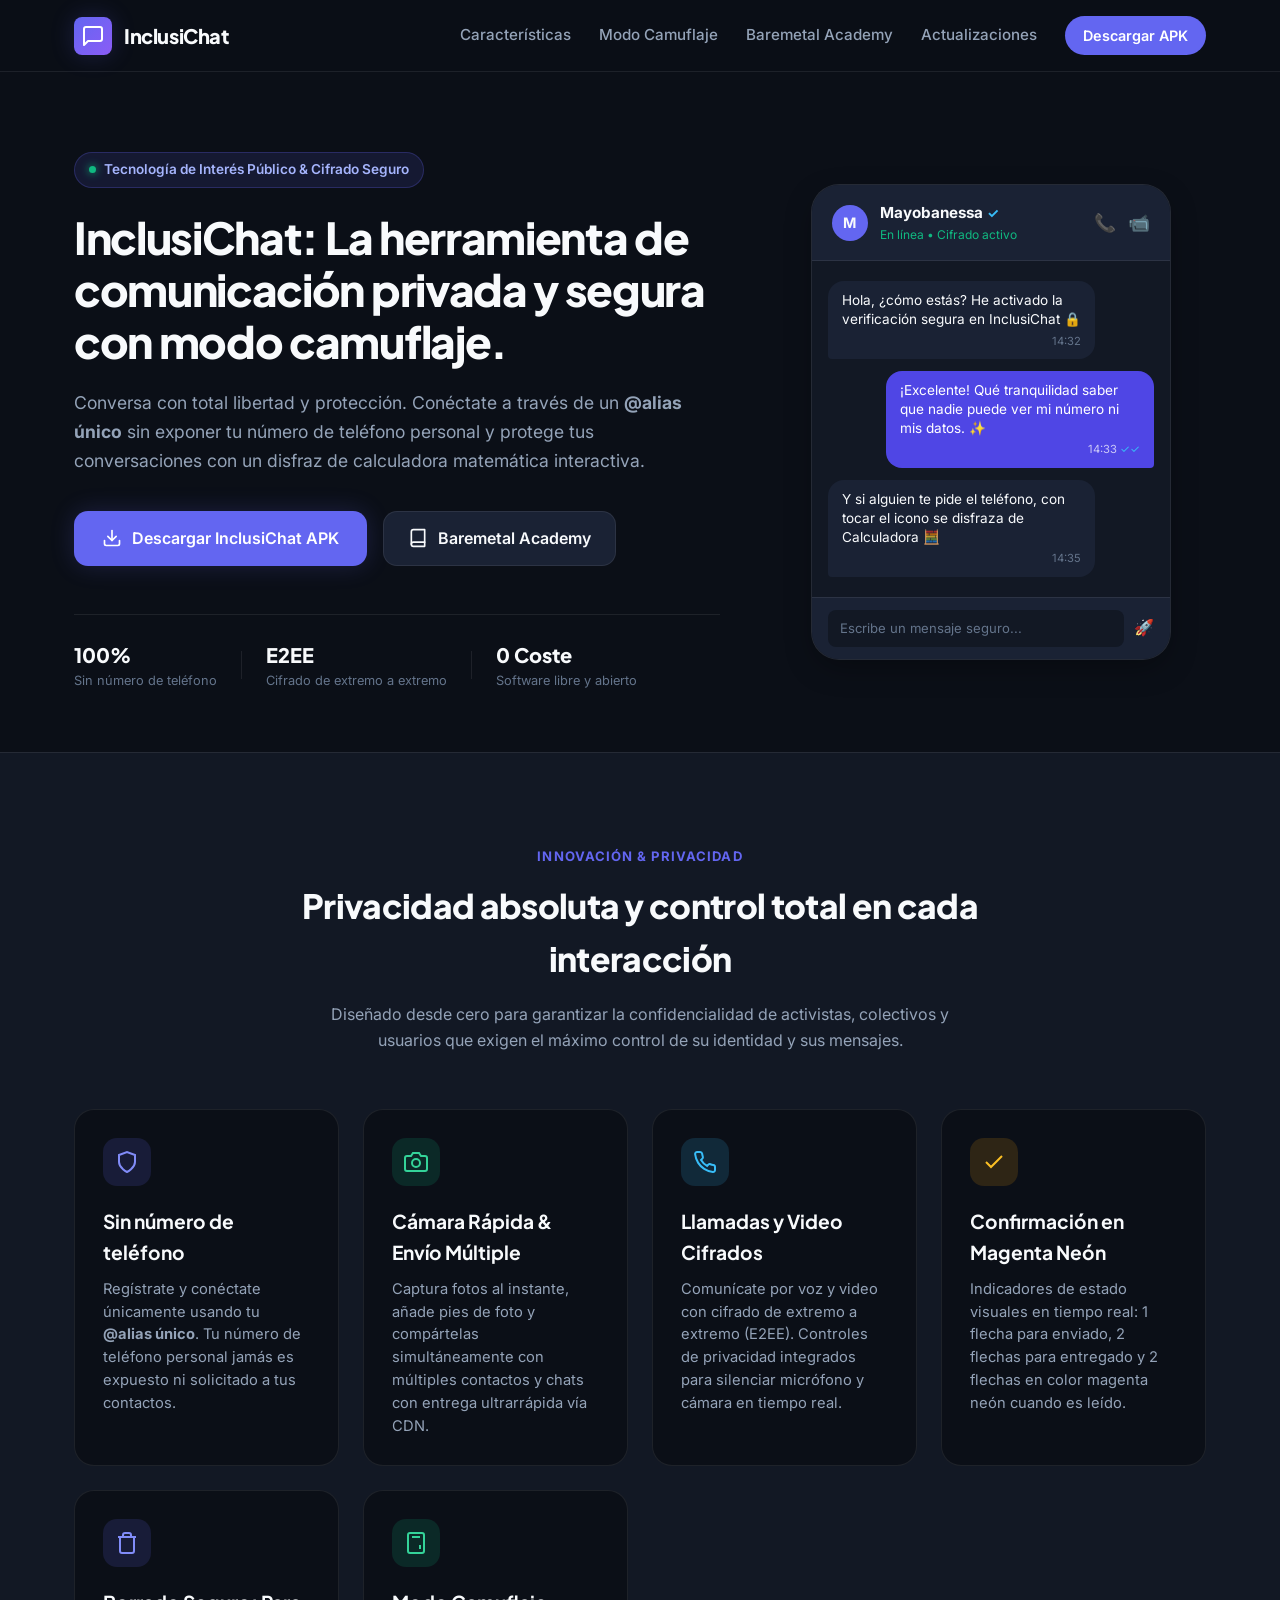
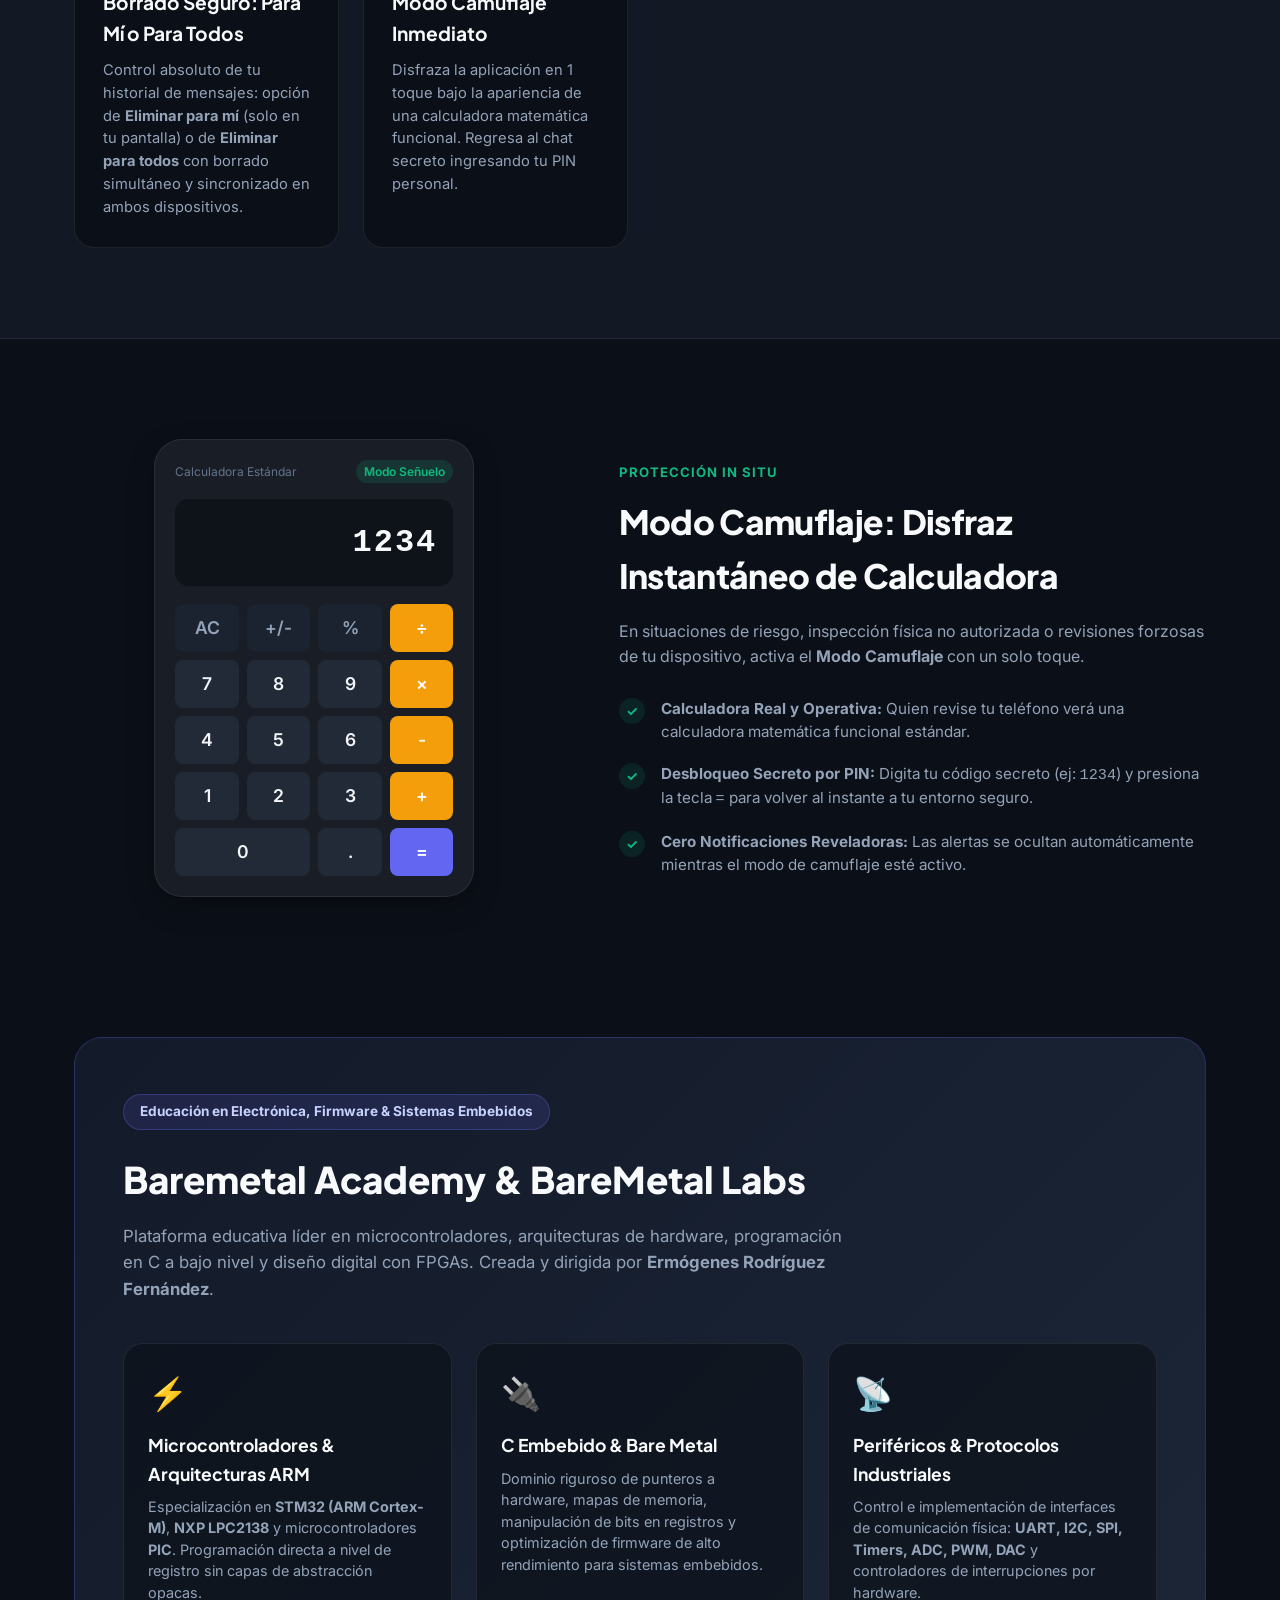
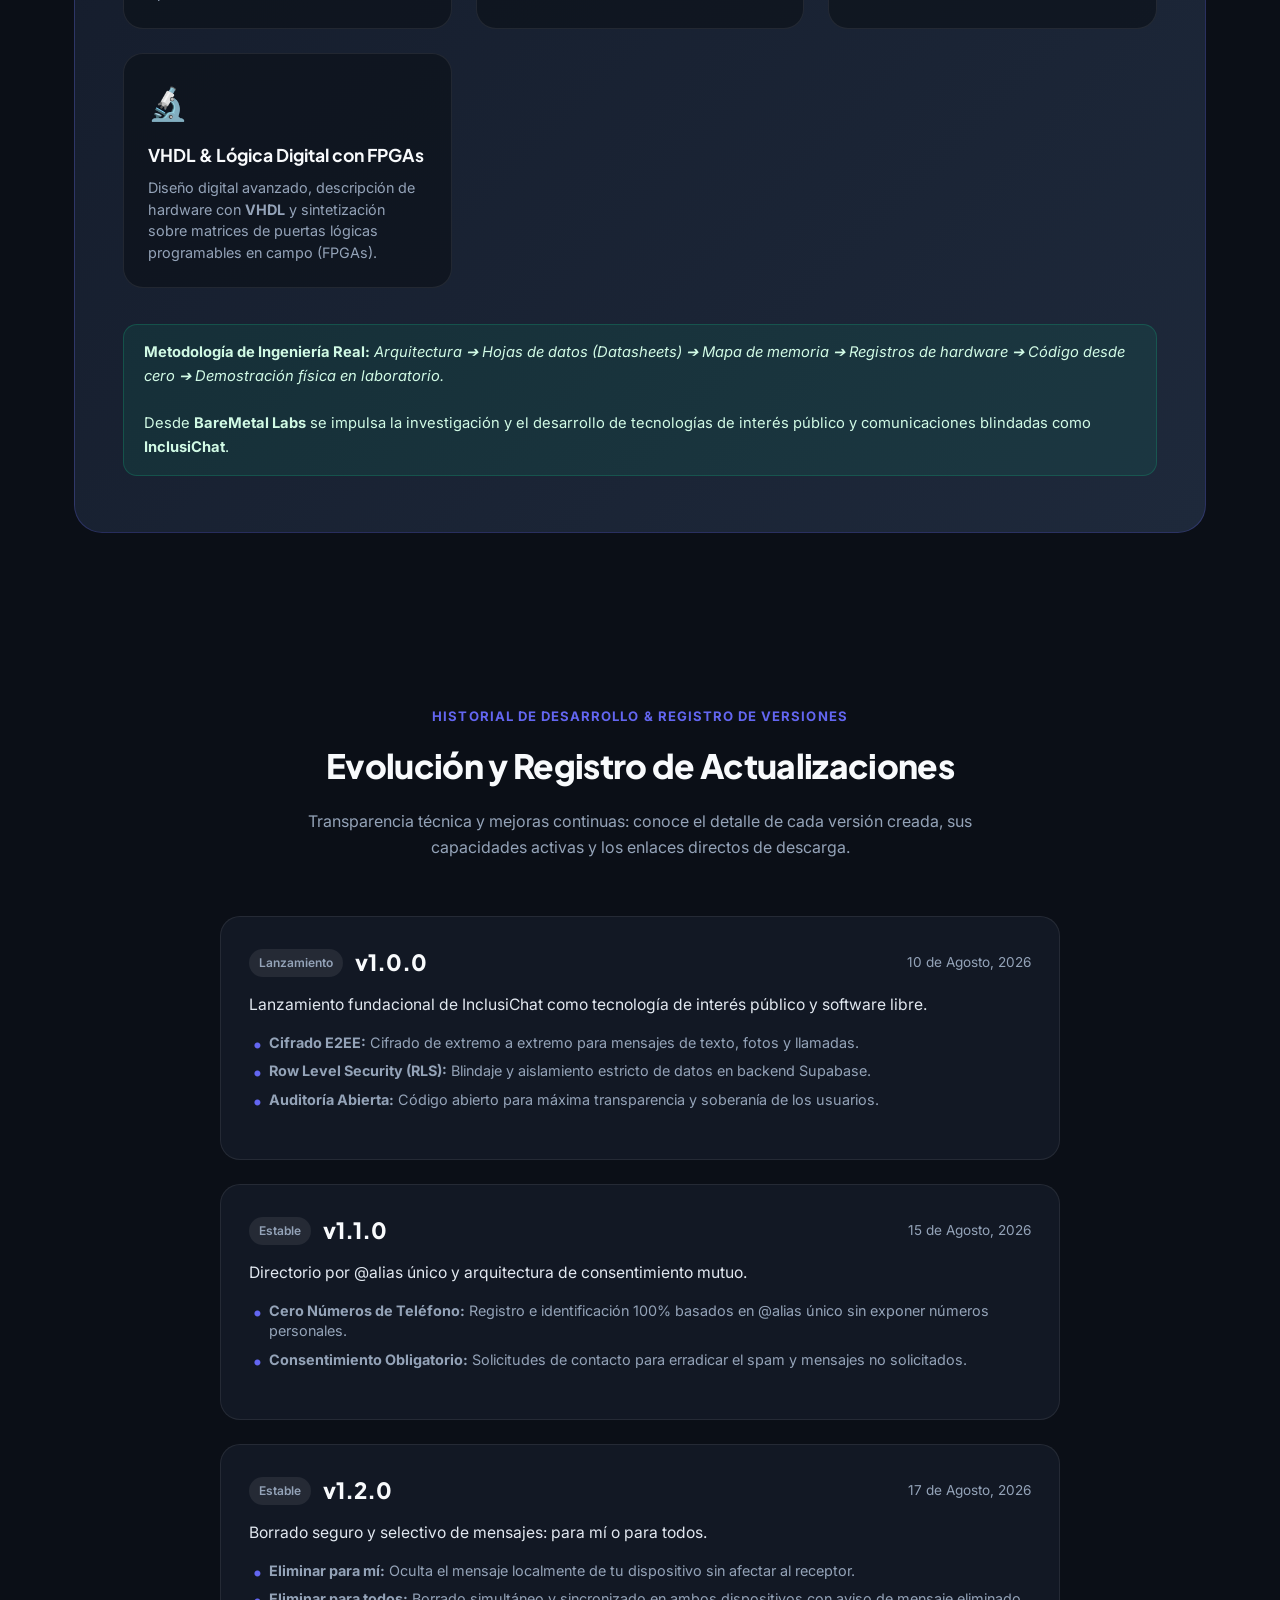
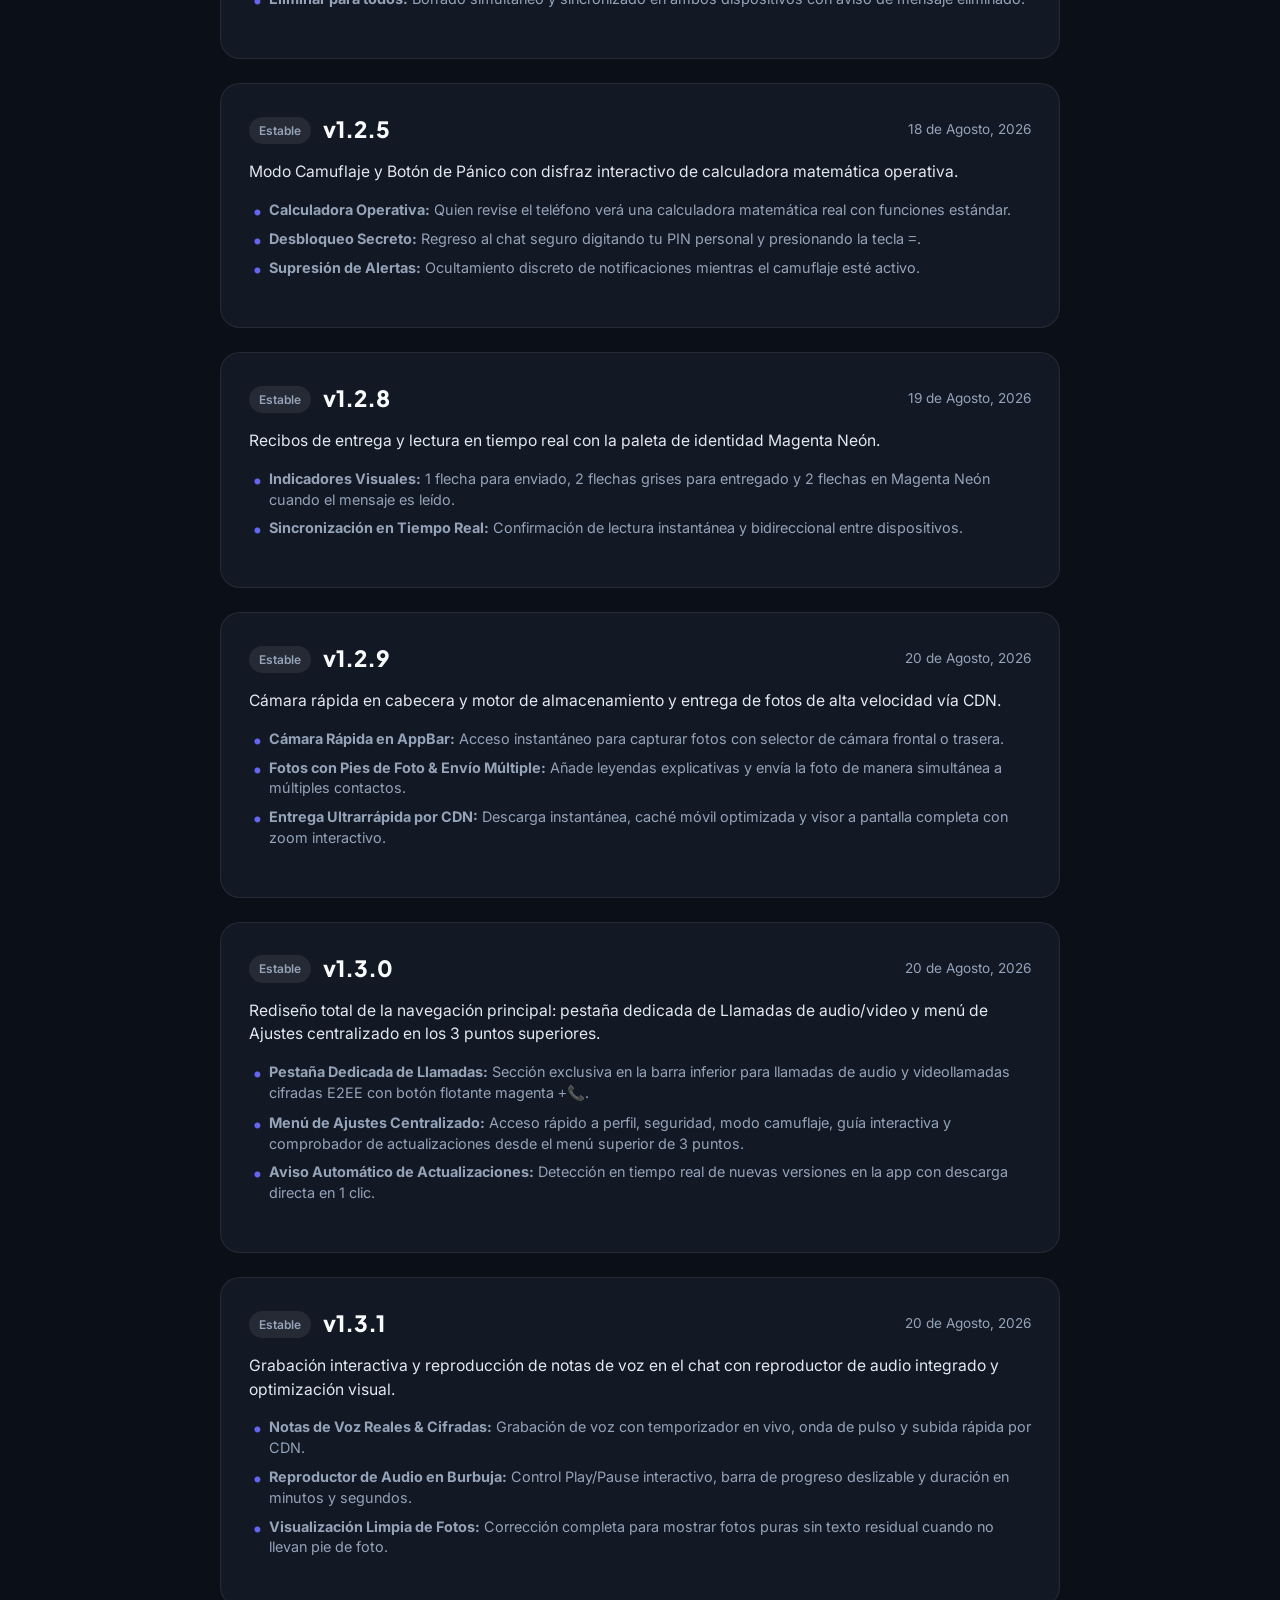
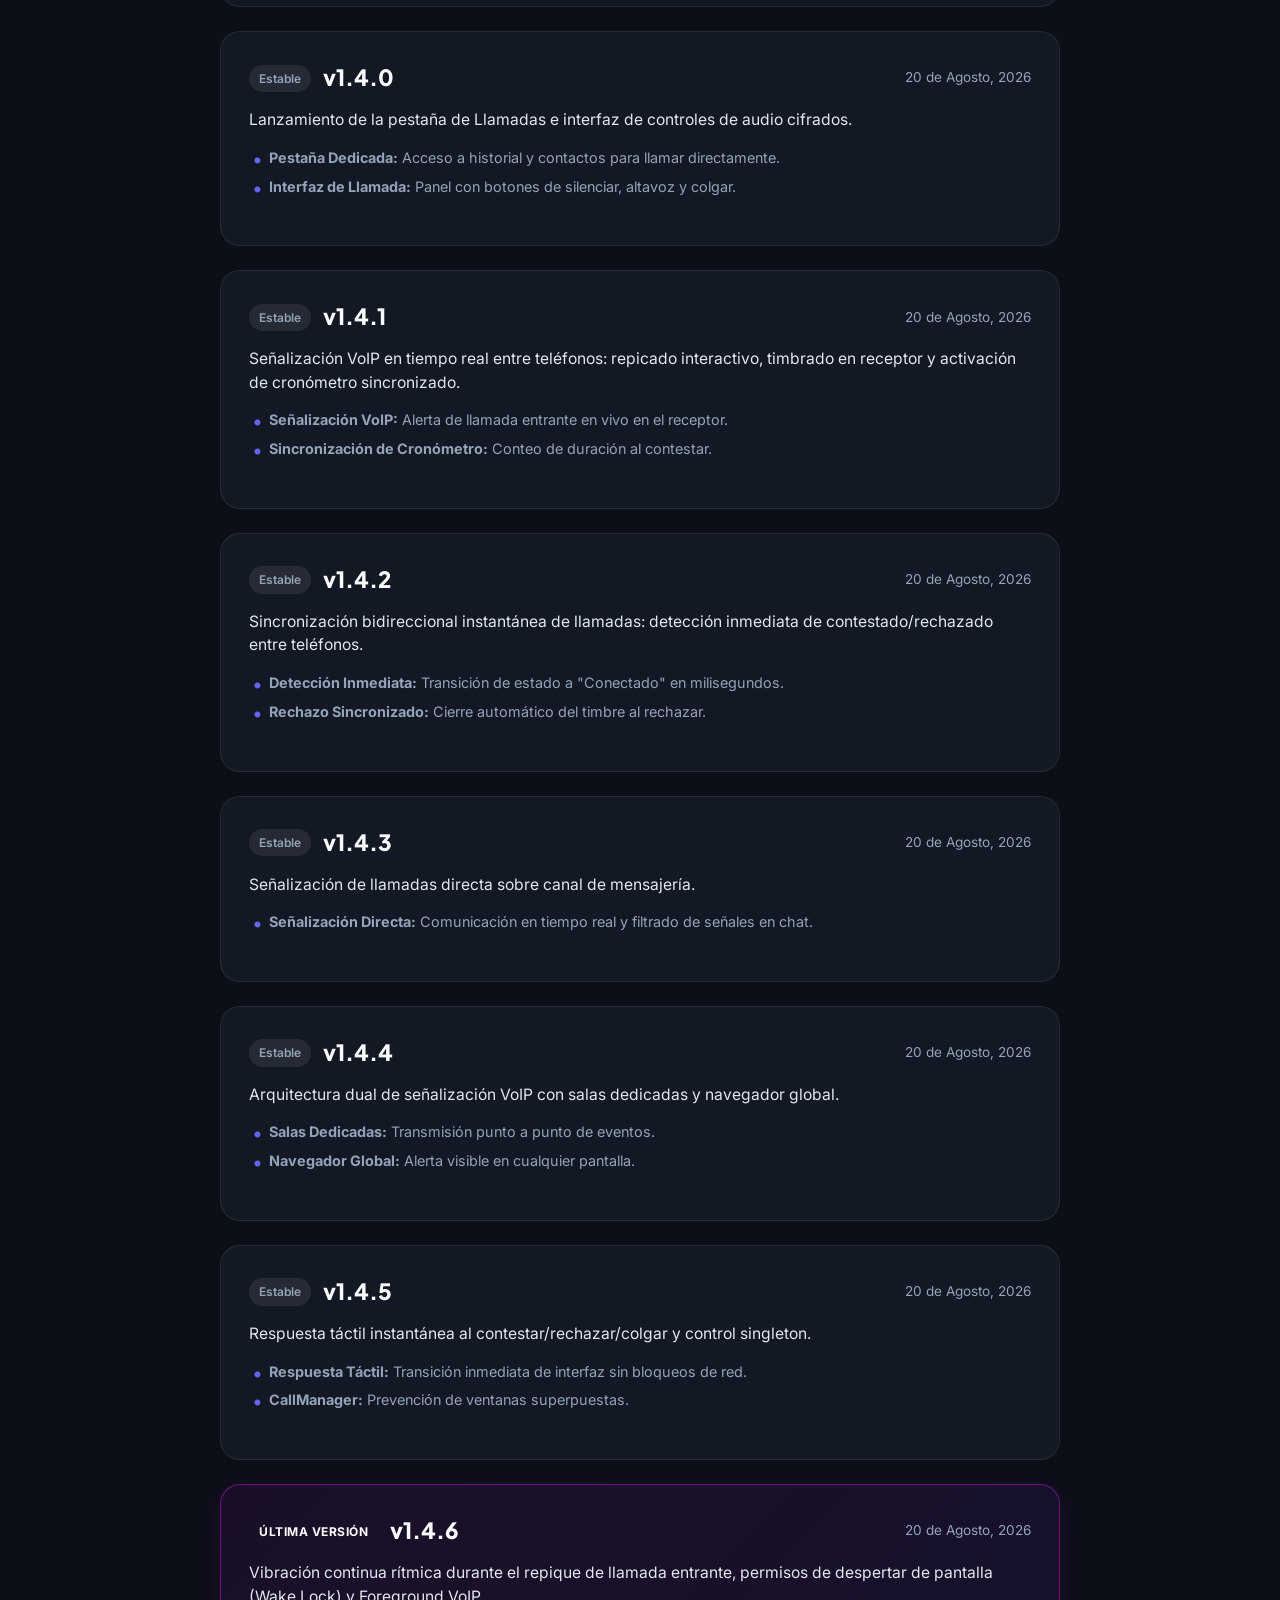
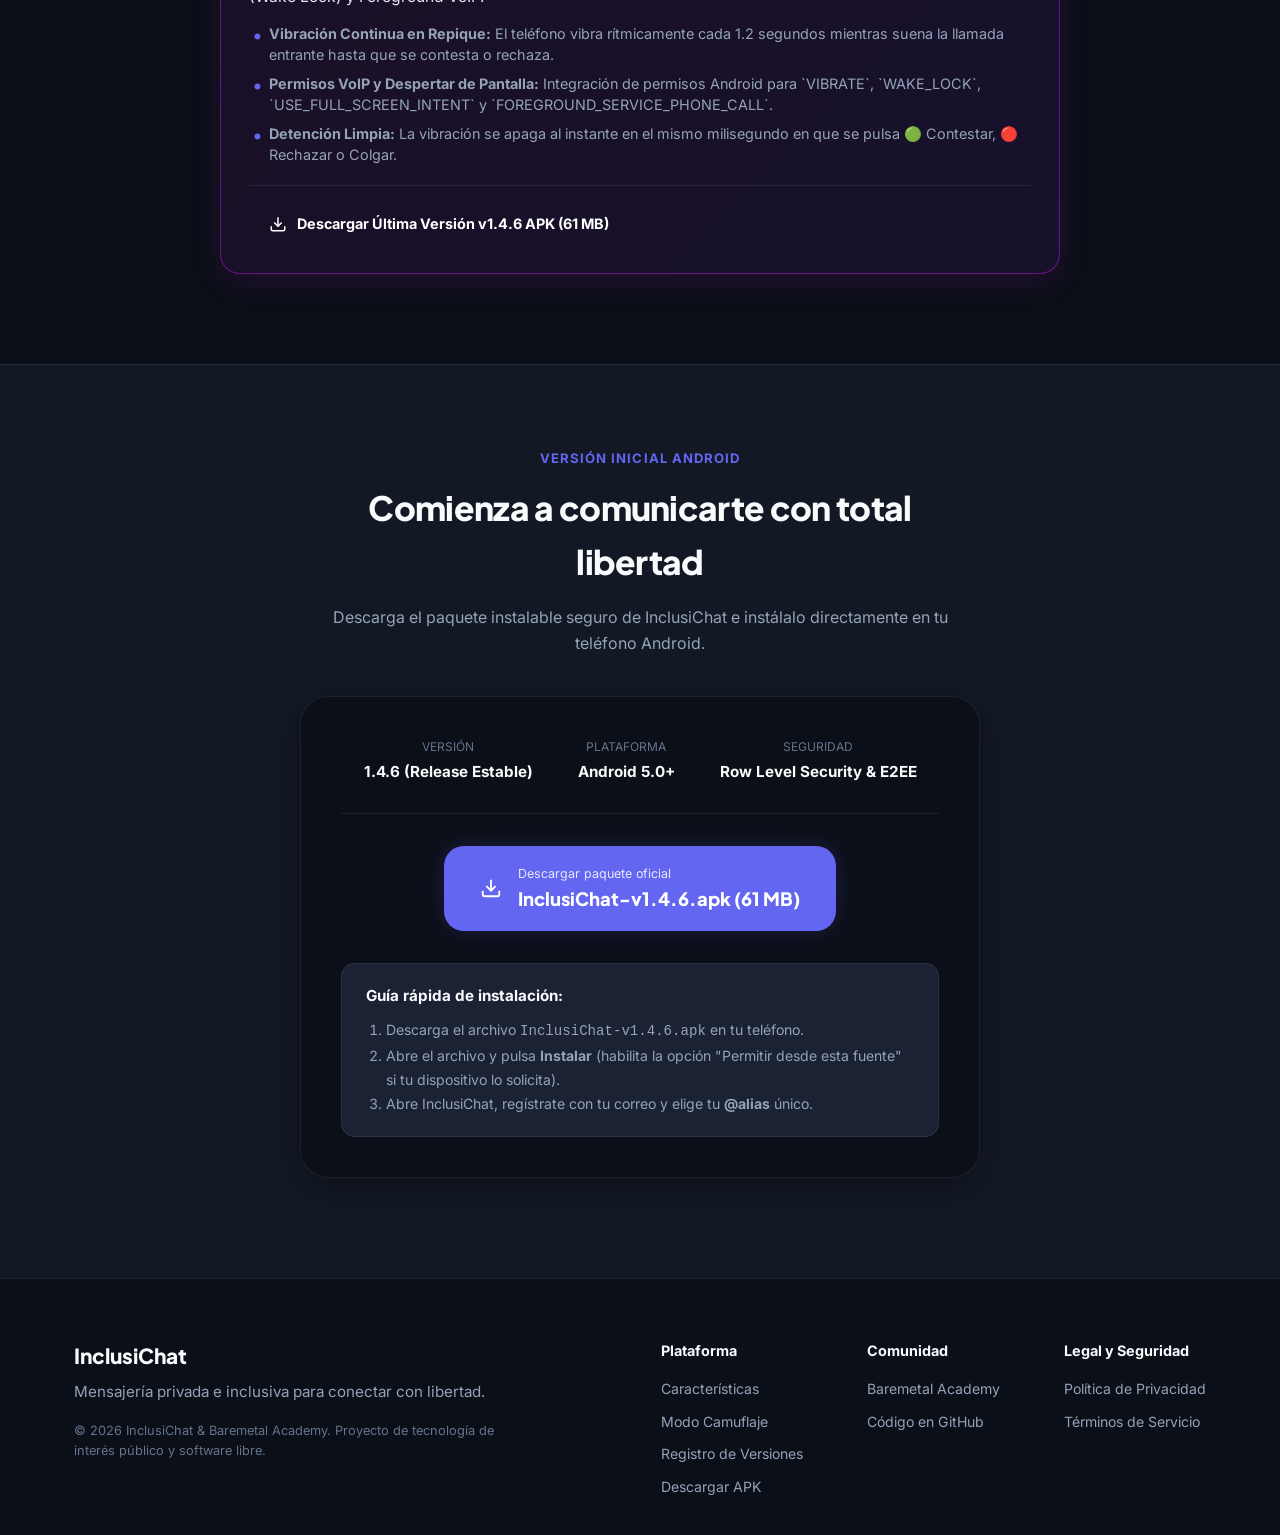
==== commit 509bdcb9: "feat: Continuous ringing vibration, WakeLock and VoIP background permissions (v1.4.6)" ====
--- a/web/index.html
+++ b/web/index.html
@@ -531,25 +531,41 @@
           </ul>
         </div>
 
-        <!-- Versión 1.4.5 (Última Versión Actual) -->
+        <!-- Versión 1.4.5 -->
+        <div class="update-card">
+          <div class="update-header">
+            <div class="update-version-wrap">
+              <span class="update-badge">Estable</span>
+              <h3 class="update-version">v1.4.5</h3>
+            </div>
+            <span class="update-date">20 de Agosto, 2026</span>
+          </div>
+          <p class="update-summary">Respuesta táctil instantánea al contestar/rechazar/colgar y control singleton.</p>
+          <ul class="update-features">
+            <li><strong>Respuesta Táctil:</strong> Transición inmediata de interfaz sin bloqueos de red.</li>
+            <li><strong>CallManager:</strong> Prevención de ventanas superpuestas.</li>
+          </ul>
+        </div>
+
+        <!-- Versión 1.4.6 (Última Versión Actual) -->
         <div class="update-card latest">
           <div class="update-header">
             <div class="update-version-wrap">
               <span class="update-badge-latest">Última Versión</span>
-              <h3 class="update-version">v1.4.5</h3>
-            </div>
-            <span class="update-date">20 de Agosto, 2026</span>
-          </div>
-          <p class="update-summary">Respuesta táctil instantánea al contestar/rechazar/colgar, eliminación de esperas de red en la UI y control singleton para evitar pantallas superpuestas.</p>
-          <ul class="update-features">
-            <li><strong>Respuesta Táctil Inmediata:</strong> Al presionar 🟢 Contestar, la interfaz cambia al instante a "Conectado" y arranca el conteo en 0 milisegundos sin depender de la latencia de red.</li>
-            <li><strong>Control Singleton de Llamadas (`CallManager`):</strong> Previene de raíz la duplicación o superposición de pantallas de llamada, asegurando que los botones reciban el toque limpiamente.</li>
-            <li><strong>Cierre Instantáneo al Colgar/Rechazar:</strong> La llamada se cierra inmediatamente en pantalla al tocar 🔴 Rechazar o Colgar, despachando la señalización en segundo plano.</li>
+              <h3 class="update-version">v1.4.6</h3>
+            </div>
+            <span class="update-date">20 de Agosto, 2026</span>
+          </div>
+          <p class="update-summary">Vibración continua rítmica durante el repique de llamada entrante, permisos de despertar de pantalla (Wake Lock) y Foreground VoIP.</p>
+          <ul class="update-features">
+            <li><strong>Vibración Continua en Repique:</strong> El teléfono vibra rítmicamente cada 1.2 segundos mientras suena la llamada entrante hasta que se contesta o rechaza.</li>
+            <li><strong>Permisos VoIP y Despertar de Pantalla:</strong> Integración de permisos Android para `VIBRATE`, `WAKE_LOCK`, `USE_FULL_SCREEN_INTENT` y `FOREGROUND_SERVICE_PHONE_CALL`.</li>
+            <li><strong>Detención Limpia:</strong> La vibración se apaga al instante en el mismo milisegundo en que se pulsa 🟢 Contestar, 🔴 Rechazar o Colgar.</li>
           </ul>
           <div class="update-card-action">
-            <a href="https://github.com/thelioning/InclusiChat/releases/download/v1.4.5/InclusiChat-v1.4.5.apk" class="btn-update-download">
+            <a href="https://github.com/thelioning/InclusiChat/releases/download/v1.4.6/InclusiChat-v1.4.6.apk" class="btn-update-download">
               <svg width="18" height="18" viewBox="0 0 24 24" fill="none" stroke="currentColor" stroke-width="2"><path d="M21 15v4a2 2 0 0 1-2 2H5a2 2 0 0 1-2-2v-4"></path><polyline points="7 10 12 15 17 10"></polyline><line x1="12" y1="15" x2="12" y2="3"></line></svg>
-              <span>Descargar Última Versión v1.4.5 APK (61 MB)</span>
+              <span>Descargar Última Versión v1.4.6 APK (61 MB)</span>
             </a>
           </div>
         </div>
@@ -570,7 +586,7 @@
         <div class="download-meta-info">
           <div class="meta-item">
             <span class="meta-label">Versión</span>
-            <span class="meta-val" id="download-version-tag">1.4.5 (Release Estable)</span>
+            <span class="meta-val" id="download-version-tag">1.4.6 (Release Estable)</span>
           </div>
           <div class="meta-item">
             <span class="meta-label">Plataforma</span>
@@ -583,11 +599,11 @@
         </div>
 
         <div class="download-btn-wrap">
-          <a href="https://github.com/thelioning/InclusiChat/releases/download/v1.4.5/InclusiChat-v1.4.5.apk" target="_blank" class="btn-download-main" id="btn-download-apk">
+          <a href="https://github.com/thelioning/InclusiChat/releases/download/v1.4.6/InclusiChat-v1.4.6.apk" target="_blank" class="btn-download-main" id="btn-download-apk">
             <svg width="22" height="22" viewBox="0 0 24 24" fill="none" stroke="currentColor" stroke-width="2"><path d="M21 15v4a2 2 0 0 1-2 2H5a2 2 0 0 1-2-2v-4"></path><polyline points="7 10 12 15 17 10"></polyline><line x1="12" y1="15" x2="12" y2="3"></line></svg>
             <div class="btn-download-text">
               <span class="btn-small-text">Descargar paquete oficial</span>
-              <span class="btn-large-text" id="download-apk-text">InclusiChat-v1.4.5.apk (61 MB)</span>
+              <span class="btn-large-text" id="download-apk-text">InclusiChat-v1.4.6.apk (61 MB)</span>
             </div>
           </a>
         </div>
@@ -595,7 +611,7 @@
         <div class="install-steps">
           <h4 class="steps-title">Guía rápida de instalación:</h4>
           <ol class="steps-list">
-            <li>Descarga el archivo <code id="download-step-filename">InclusiChat-v1.4.5.apk</code> en tu teléfono.</li>
+            <li>Descarga el archivo <code id="download-step-filename">InclusiChat-v1.4.6.apk</code> en tu teléfono.</li>
             <li>Abre el archivo y pulsa <strong>Instalar</strong> (habilita la opción "Permitir desde esta fuente" si tu dispositivo lo solicita).</li>
             <li>Abre InclusiChat, regístrate con tu correo y elige tu <strong>@alias</strong> único.</li>
           </ol>
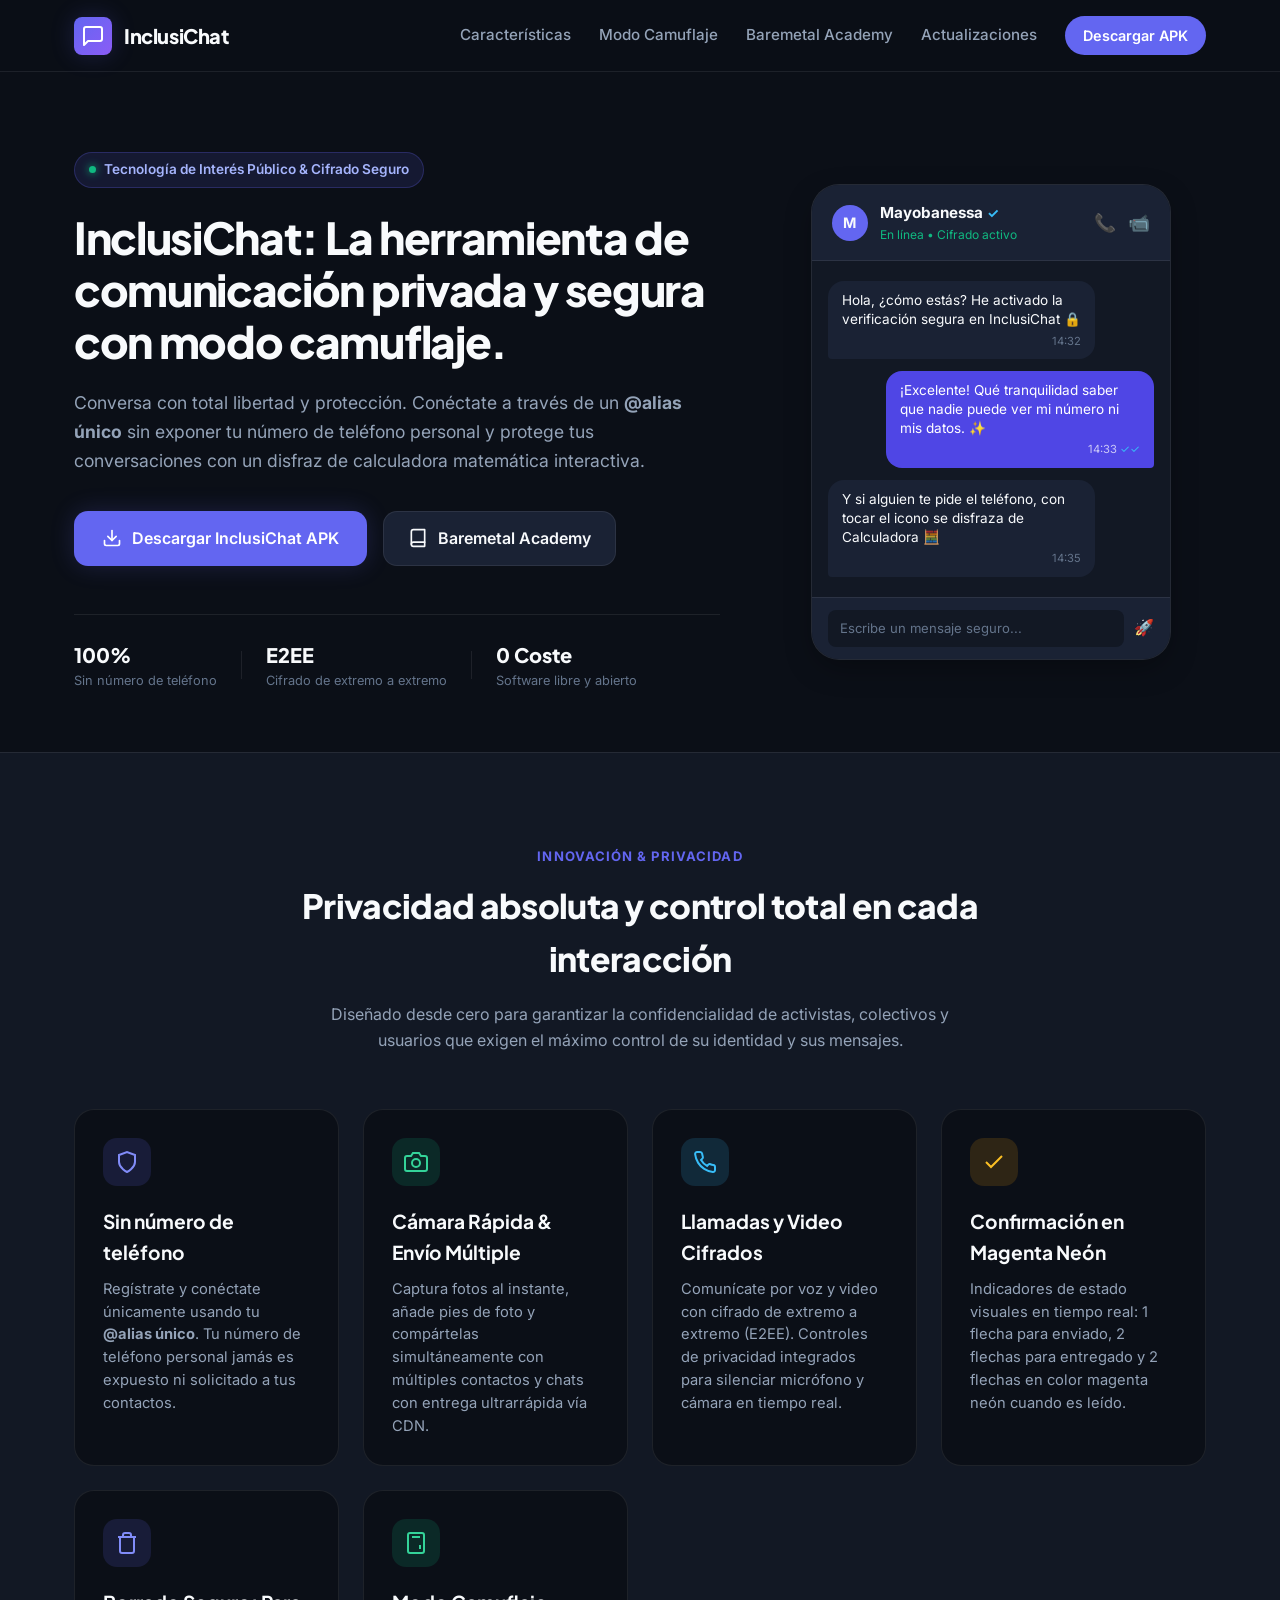
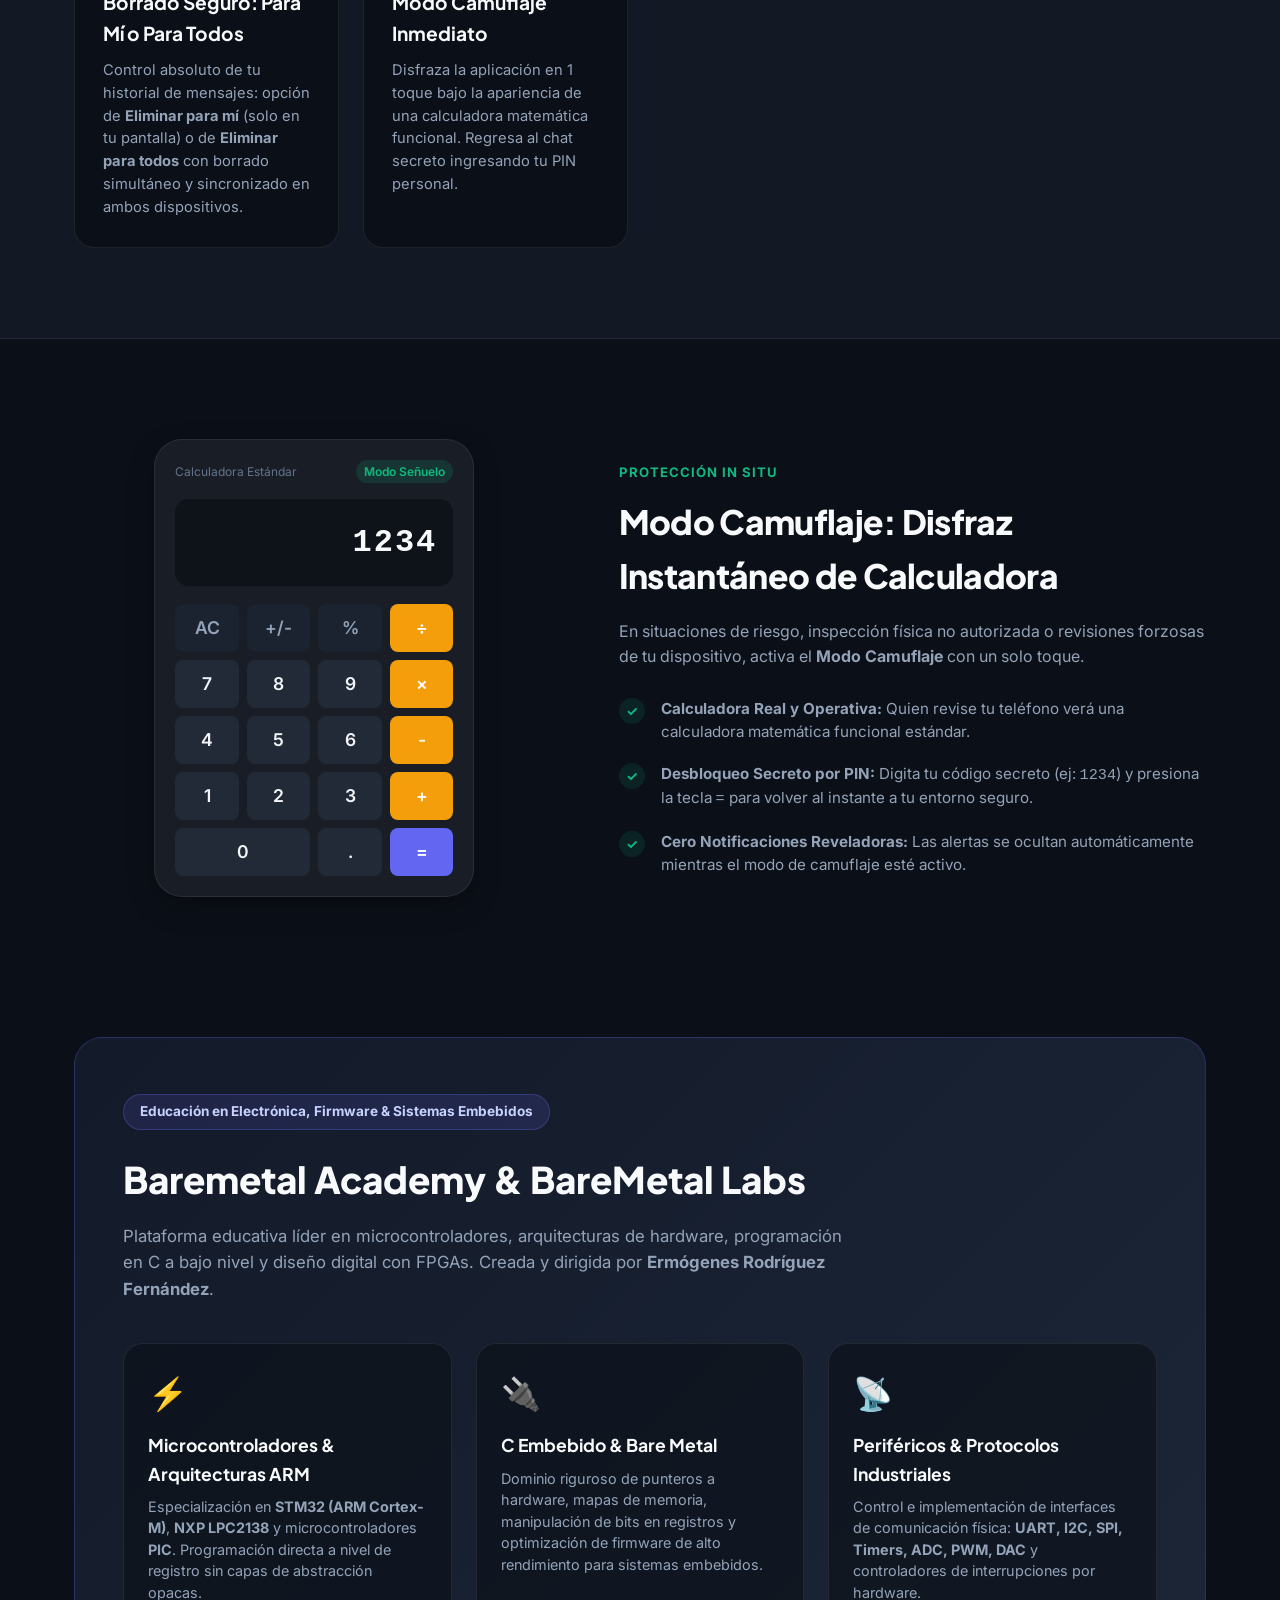
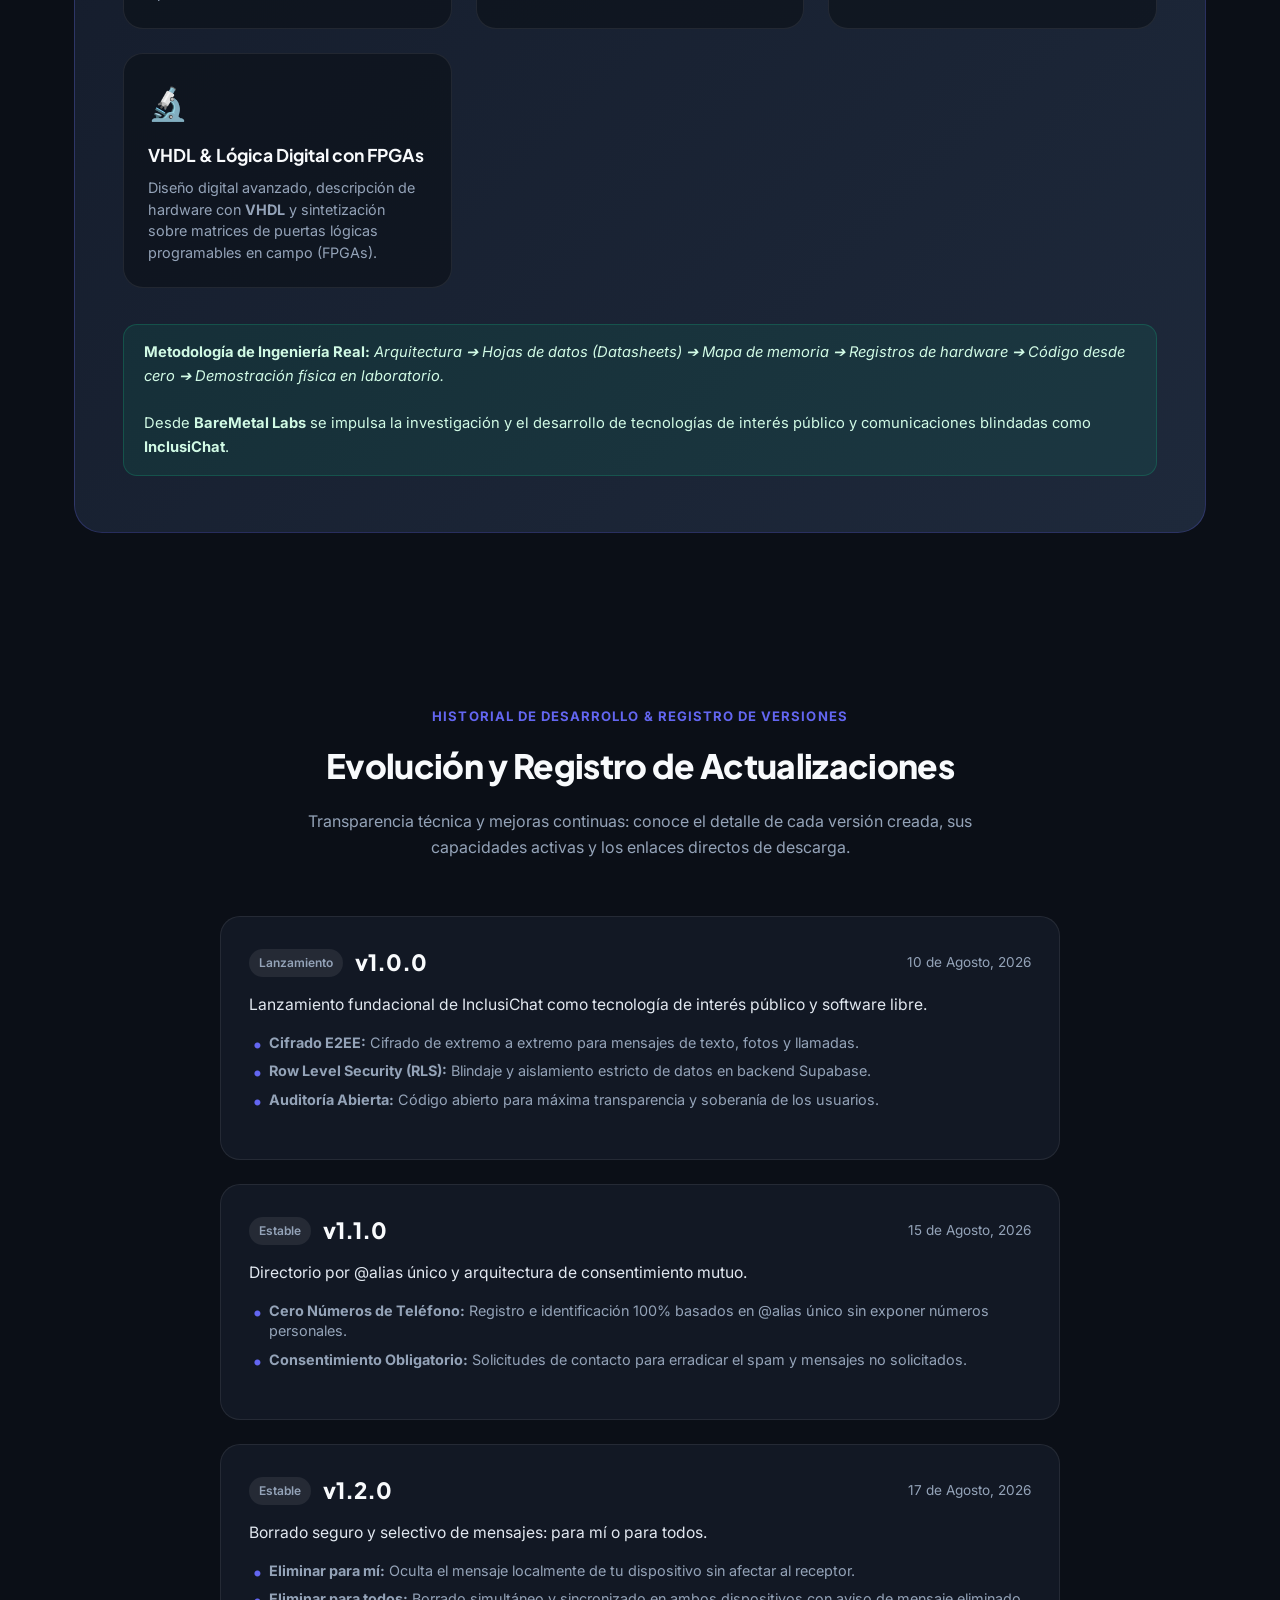
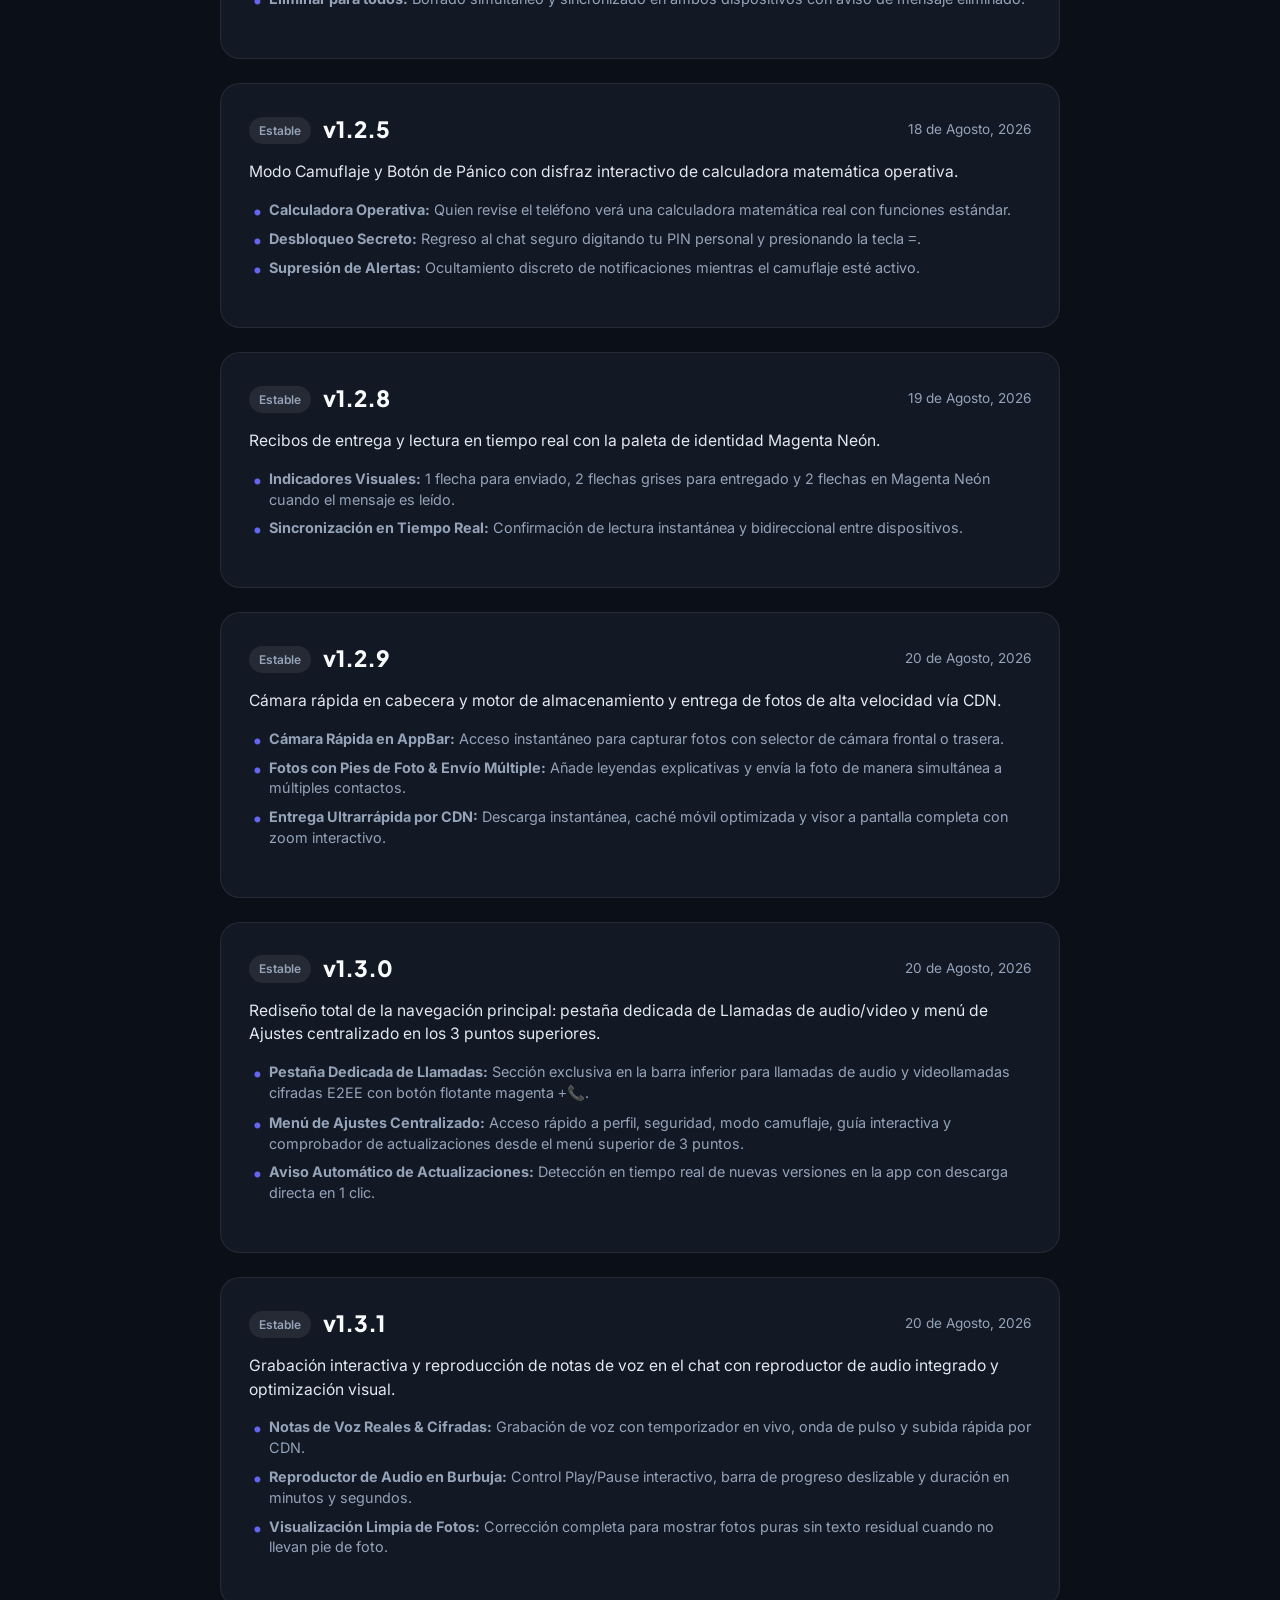
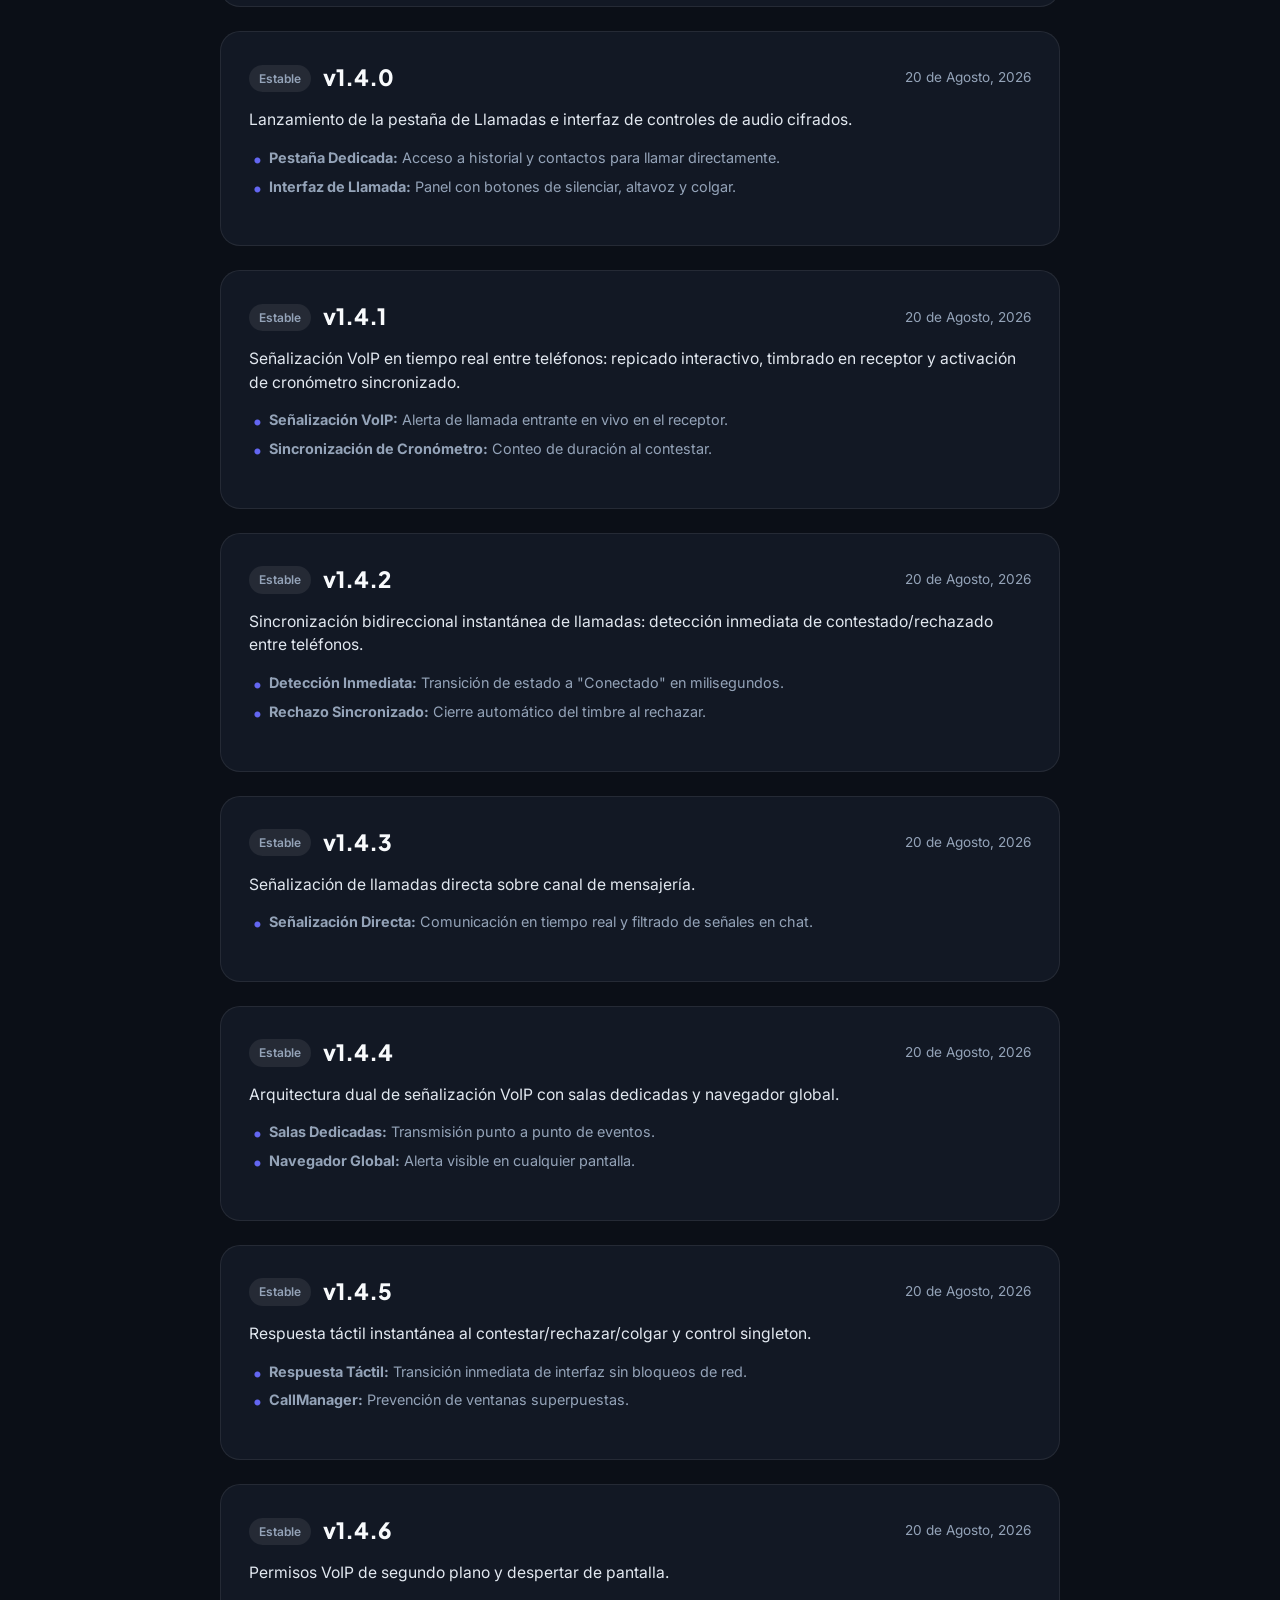
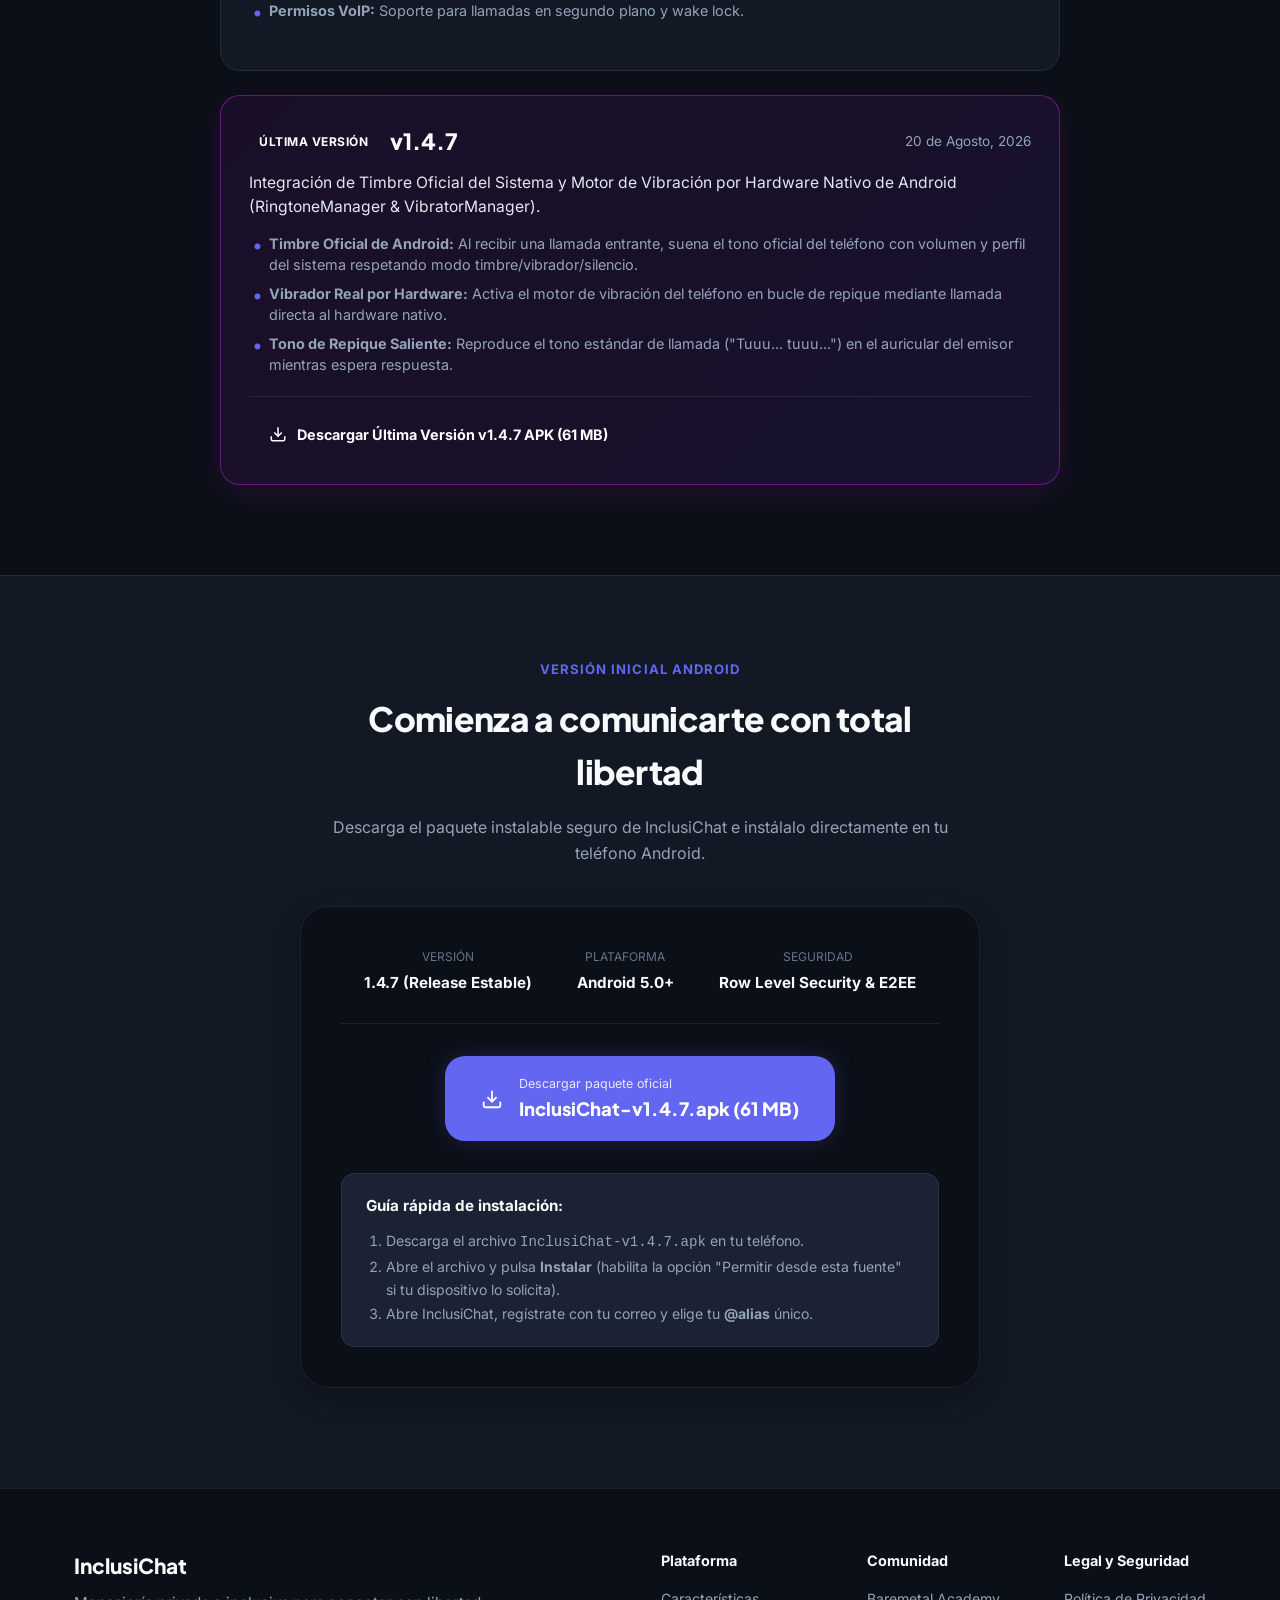
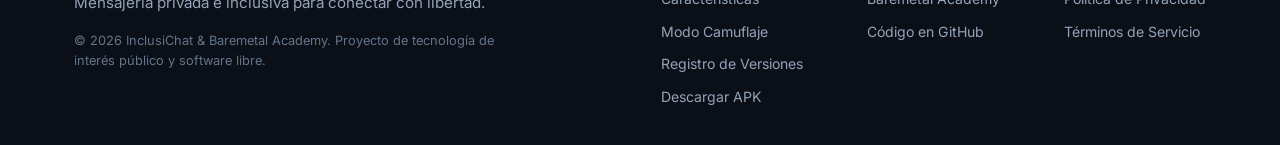
==== commit 2aa49f9d: "feat: Native Android RingtoneManager, VibratorManager & outgoing dial tone (v1.4.7)" ====
--- a/web/index.html
+++ b/web/index.html
@@ -547,25 +547,40 @@
           </ul>
         </div>
 
-        <!-- Versión 1.4.6 (Última Versión Actual) -->
+        <!-- Versión 1.4.6 -->
+        <div class="update-card">
+          <div class="update-header">
+            <div class="update-version-wrap">
+              <span class="update-badge">Estable</span>
+              <h3 class="update-version">v1.4.6</h3>
+            </div>
+            <span class="update-date">20 de Agosto, 2026</span>
+          </div>
+          <p class="update-summary">Permisos VoIP de segundo plano y despertar de pantalla.</p>
+          <ul class="update-features">
+            <li><strong>Permisos VoIP:</strong> Soporte para llamadas en segundo plano y wake lock.</li>
+          </ul>
+        </div>
+
+        <!-- Versión 1.4.7 (Última Versión Actual) -->
         <div class="update-card latest">
           <div class="update-header">
             <div class="update-version-wrap">
               <span class="update-badge-latest">Última Versión</span>
-              <h3 class="update-version">v1.4.6</h3>
-            </div>
-            <span class="update-date">20 de Agosto, 2026</span>
-          </div>
-          <p class="update-summary">Vibración continua rítmica durante el repique de llamada entrante, permisos de despertar de pantalla (Wake Lock) y Foreground VoIP.</p>
-          <ul class="update-features">
-            <li><strong>Vibración Continua en Repique:</strong> El teléfono vibra rítmicamente cada 1.2 segundos mientras suena la llamada entrante hasta que se contesta o rechaza.</li>
-            <li><strong>Permisos VoIP y Despertar de Pantalla:</strong> Integración de permisos Android para `VIBRATE`, `WAKE_LOCK`, `USE_FULL_SCREEN_INTENT` y `FOREGROUND_SERVICE_PHONE_CALL`.</li>
-            <li><strong>Detención Limpia:</strong> La vibración se apaga al instante en el mismo milisegundo en que se pulsa 🟢 Contestar, 🔴 Rechazar o Colgar.</li>
+              <h3 class="update-version">v1.4.7</h3>
+            </div>
+            <span class="update-date">20 de Agosto, 2026</span>
+          </div>
+          <p class="update-summary">Integración de Timbre Oficial del Sistema y Motor de Vibración por Hardware Nativo de Android (RingtoneManager & VibratorManager).</p>
+          <ul class="update-features">
+            <li><strong>Timbre Oficial de Android:</strong> Al recibir una llamada entrante, suena el tono oficial del teléfono con volumen y perfil del sistema respetando modo timbre/vibrador/silencio.</li>
+            <li><strong>Vibrador Real por Hardware:</strong> Activa el motor de vibración del teléfono en bucle de repique mediante llamada directa al hardware nativo.</li>
+            <li><strong>Tono de Repique Saliente:</strong> Reproduce el tono estándar de llamada ("Tuuu... tuuu...") en el auricular del emisor mientras espera respuesta.</li>
           </ul>
           <div class="update-card-action">
-            <a href="https://github.com/thelioning/InclusiChat/releases/download/v1.4.6/InclusiChat-v1.4.6.apk" class="btn-update-download">
+            <a href="https://github.com/thelioning/InclusiChat/releases/download/v1.4.7/InclusiChat-v1.4.7.apk" class="btn-update-download">
               <svg width="18" height="18" viewBox="0 0 24 24" fill="none" stroke="currentColor" stroke-width="2"><path d="M21 15v4a2 2 0 0 1-2 2H5a2 2 0 0 1-2-2v-4"></path><polyline points="7 10 12 15 17 10"></polyline><line x1="12" y1="15" x2="12" y2="3"></line></svg>
-              <span>Descargar Última Versión v1.4.6 APK (61 MB)</span>
+              <span>Descargar Última Versión v1.4.7 APK (61 MB)</span>
             </a>
           </div>
         </div>
@@ -586,7 +601,7 @@
         <div class="download-meta-info">
           <div class="meta-item">
             <span class="meta-label">Versión</span>
-            <span class="meta-val" id="download-version-tag">1.4.6 (Release Estable)</span>
+            <span class="meta-val" id="download-version-tag">1.4.7 (Release Estable)</span>
           </div>
           <div class="meta-item">
             <span class="meta-label">Plataforma</span>
@@ -599,11 +614,11 @@
         </div>
 
         <div class="download-btn-wrap">
-          <a href="https://github.com/thelioning/InclusiChat/releases/download/v1.4.6/InclusiChat-v1.4.6.apk" target="_blank" class="btn-download-main" id="btn-download-apk">
+          <a href="https://github.com/thelioning/InclusiChat/releases/download/v1.4.7/InclusiChat-v1.4.7.apk" target="_blank" class="btn-download-main" id="btn-download-apk">
             <svg width="22" height="22" viewBox="0 0 24 24" fill="none" stroke="currentColor" stroke-width="2"><path d="M21 15v4a2 2 0 0 1-2 2H5a2 2 0 0 1-2-2v-4"></path><polyline points="7 10 12 15 17 10"></polyline><line x1="12" y1="15" x2="12" y2="3"></line></svg>
             <div class="btn-download-text">
               <span class="btn-small-text">Descargar paquete oficial</span>
-              <span class="btn-large-text" id="download-apk-text">InclusiChat-v1.4.6.apk (61 MB)</span>
+              <span class="btn-large-text" id="download-apk-text">InclusiChat-v1.4.7.apk (61 MB)</span>
             </div>
           </a>
         </div>
@@ -611,7 +626,7 @@
         <div class="install-steps">
           <h4 class="steps-title">Guía rápida de instalación:</h4>
           <ol class="steps-list">
-            <li>Descarga el archivo <code id="download-step-filename">InclusiChat-v1.4.6.apk</code> en tu teléfono.</li>
+            <li>Descarga el archivo <code id="download-step-filename">InclusiChat-v1.4.7.apk</code> en tu teléfono.</li>
             <li>Abre el archivo y pulsa <strong>Instalar</strong> (habilita la opción "Permitir desde esta fuente" si tu dispositivo lo solicita).</li>
             <li>Abre InclusiChat, regístrate con tu correo y elige tu <strong>@alias</strong> único.</li>
           </ol>
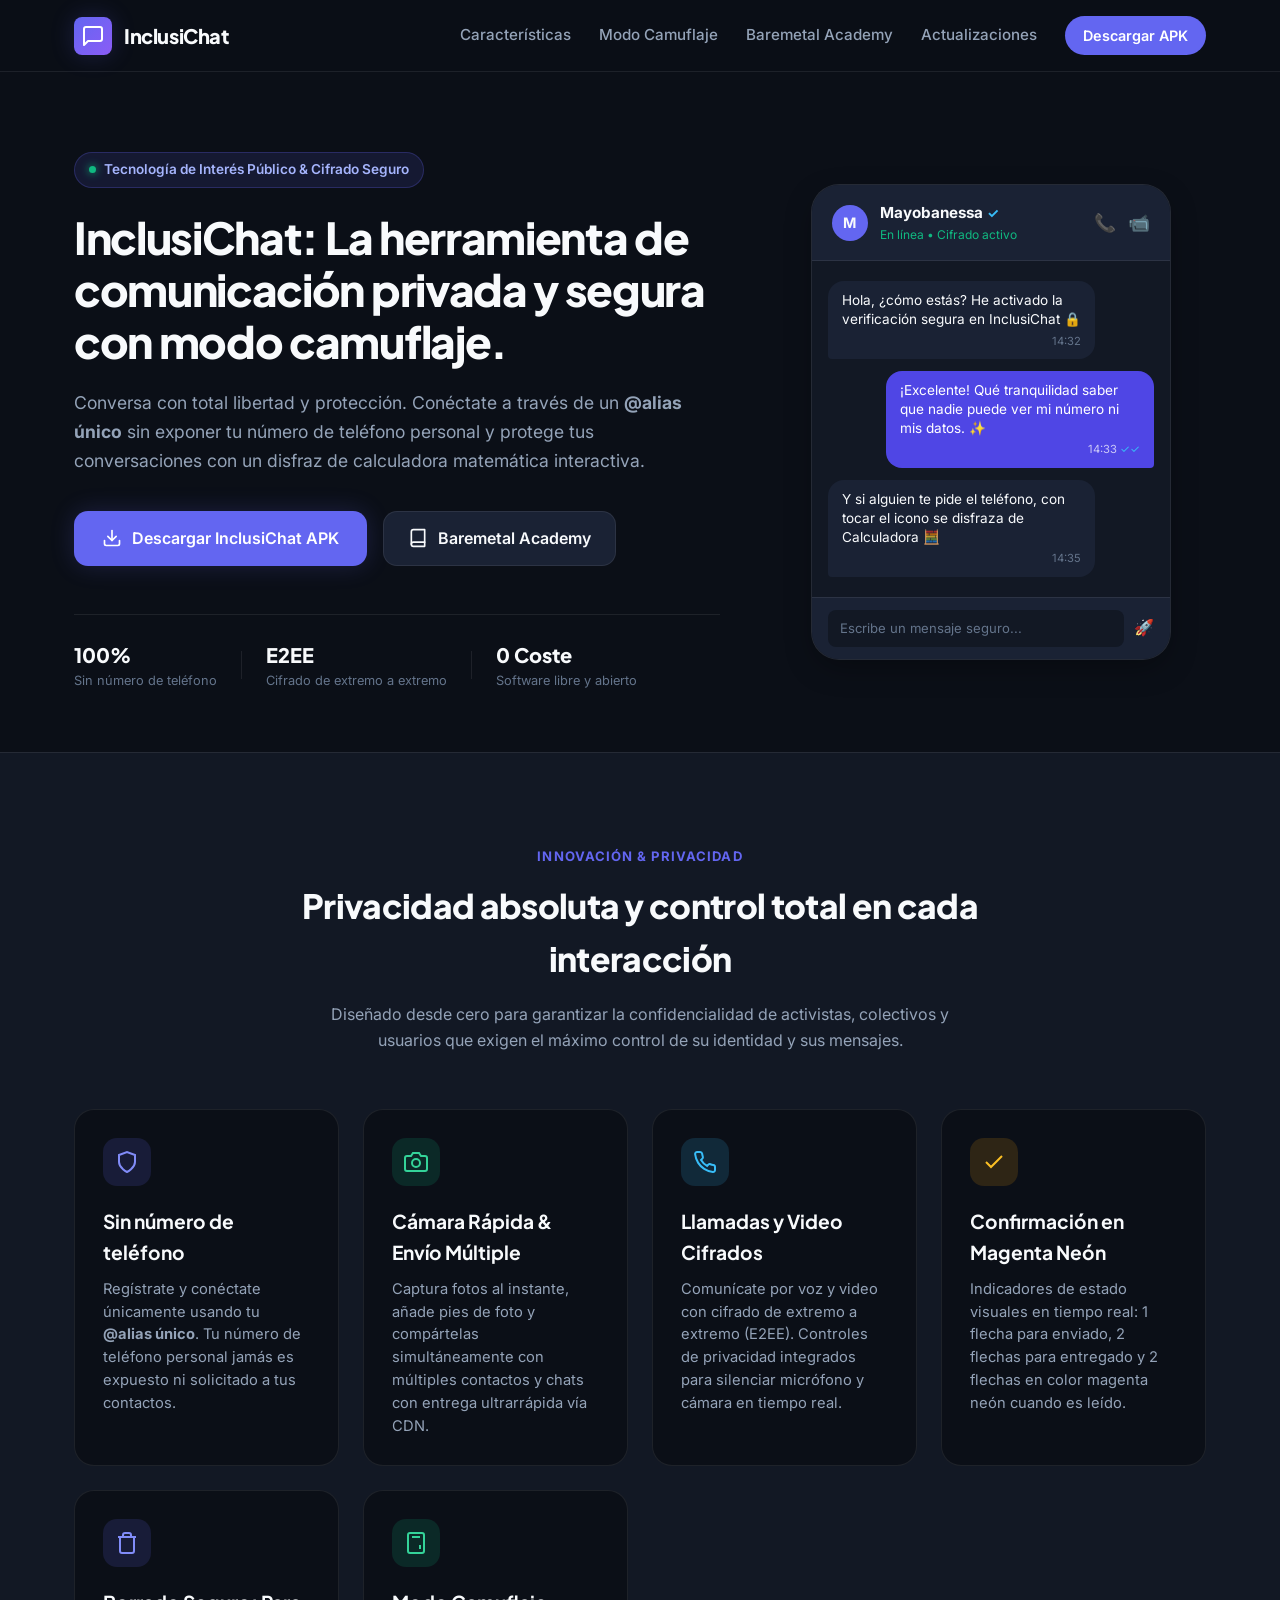
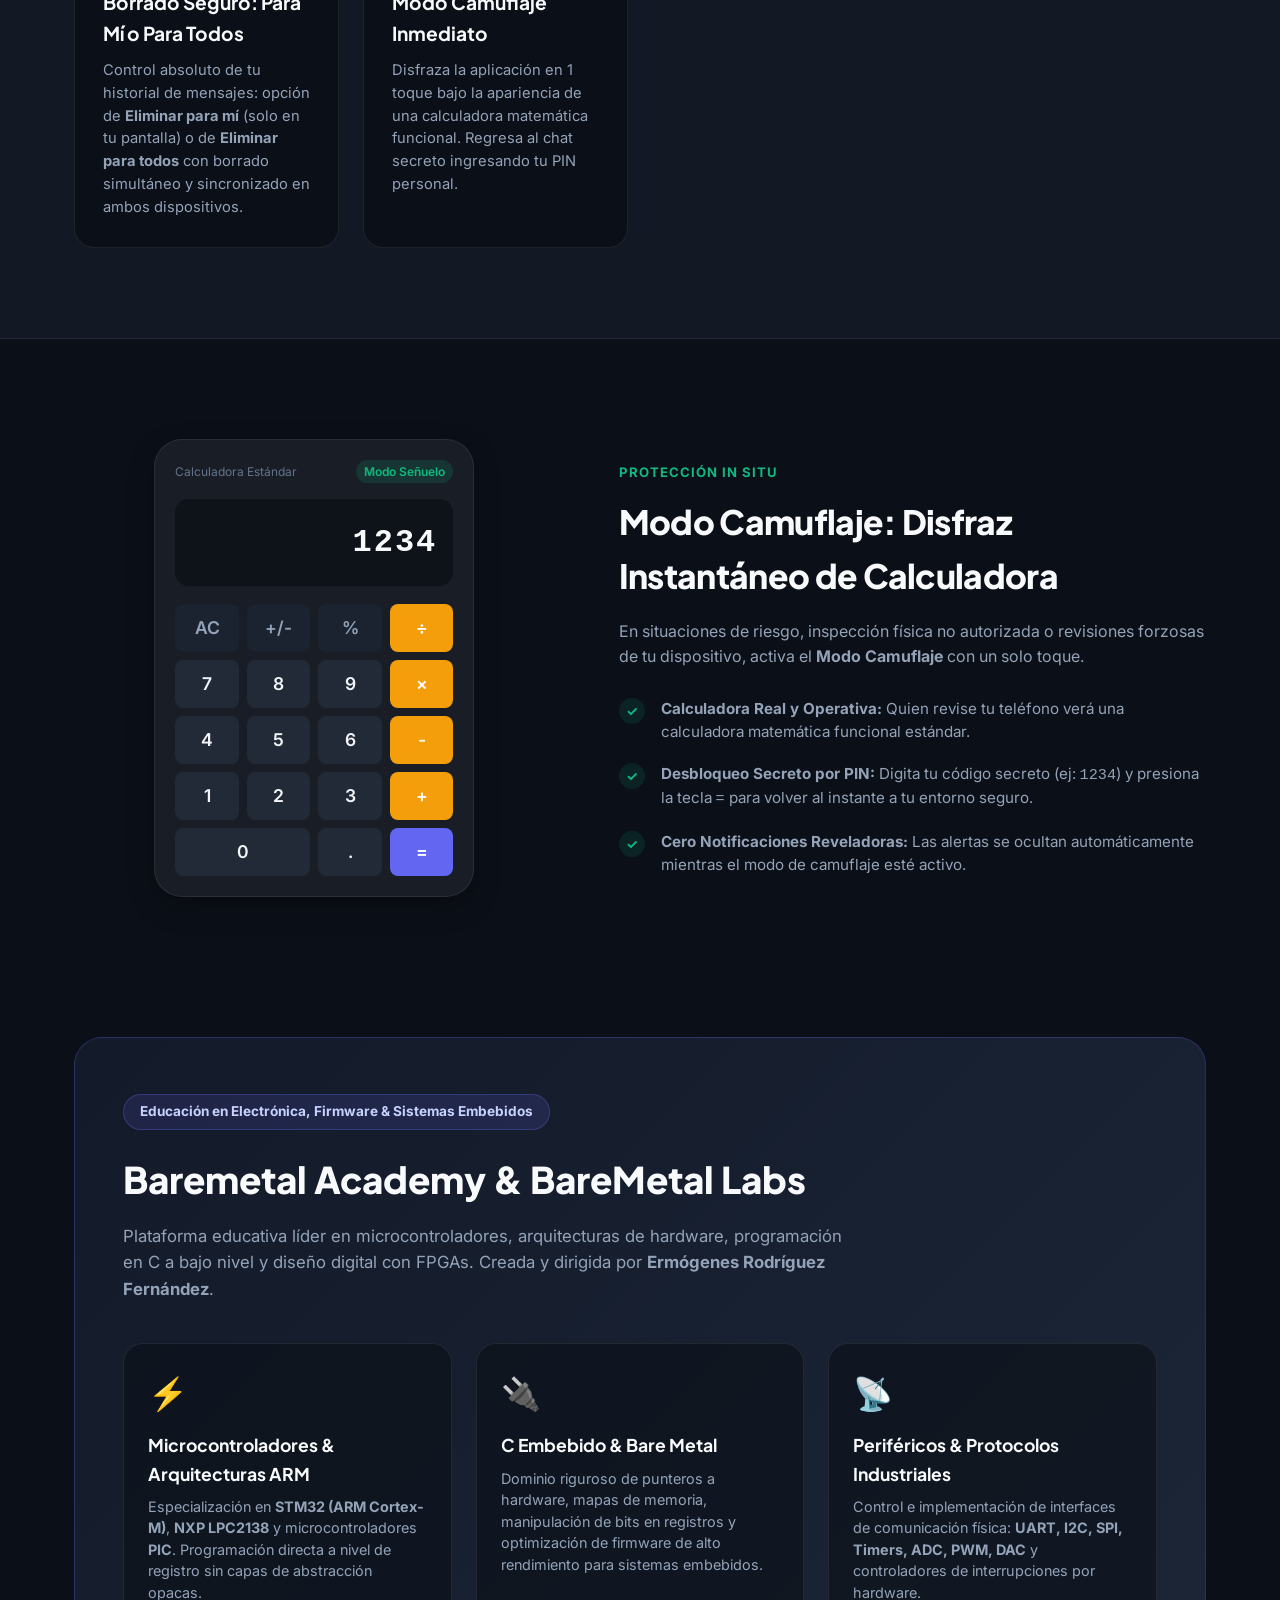
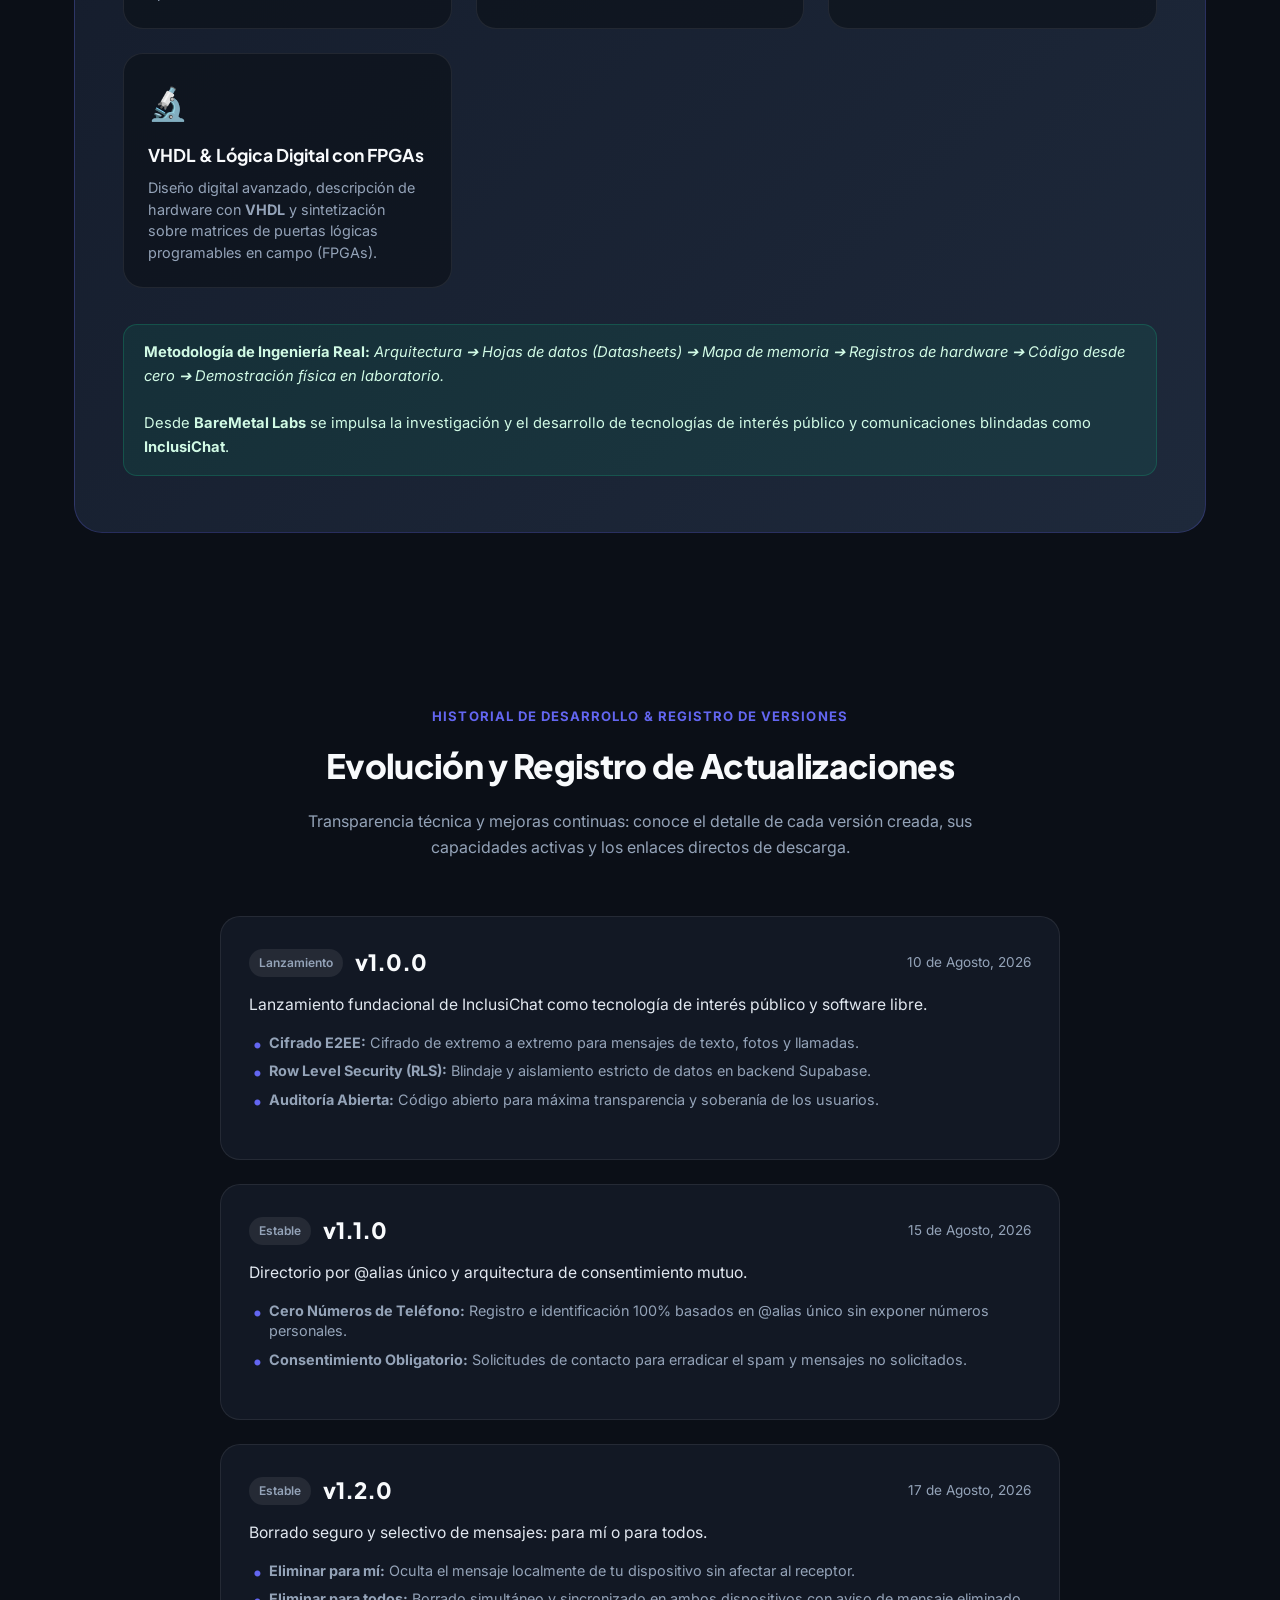
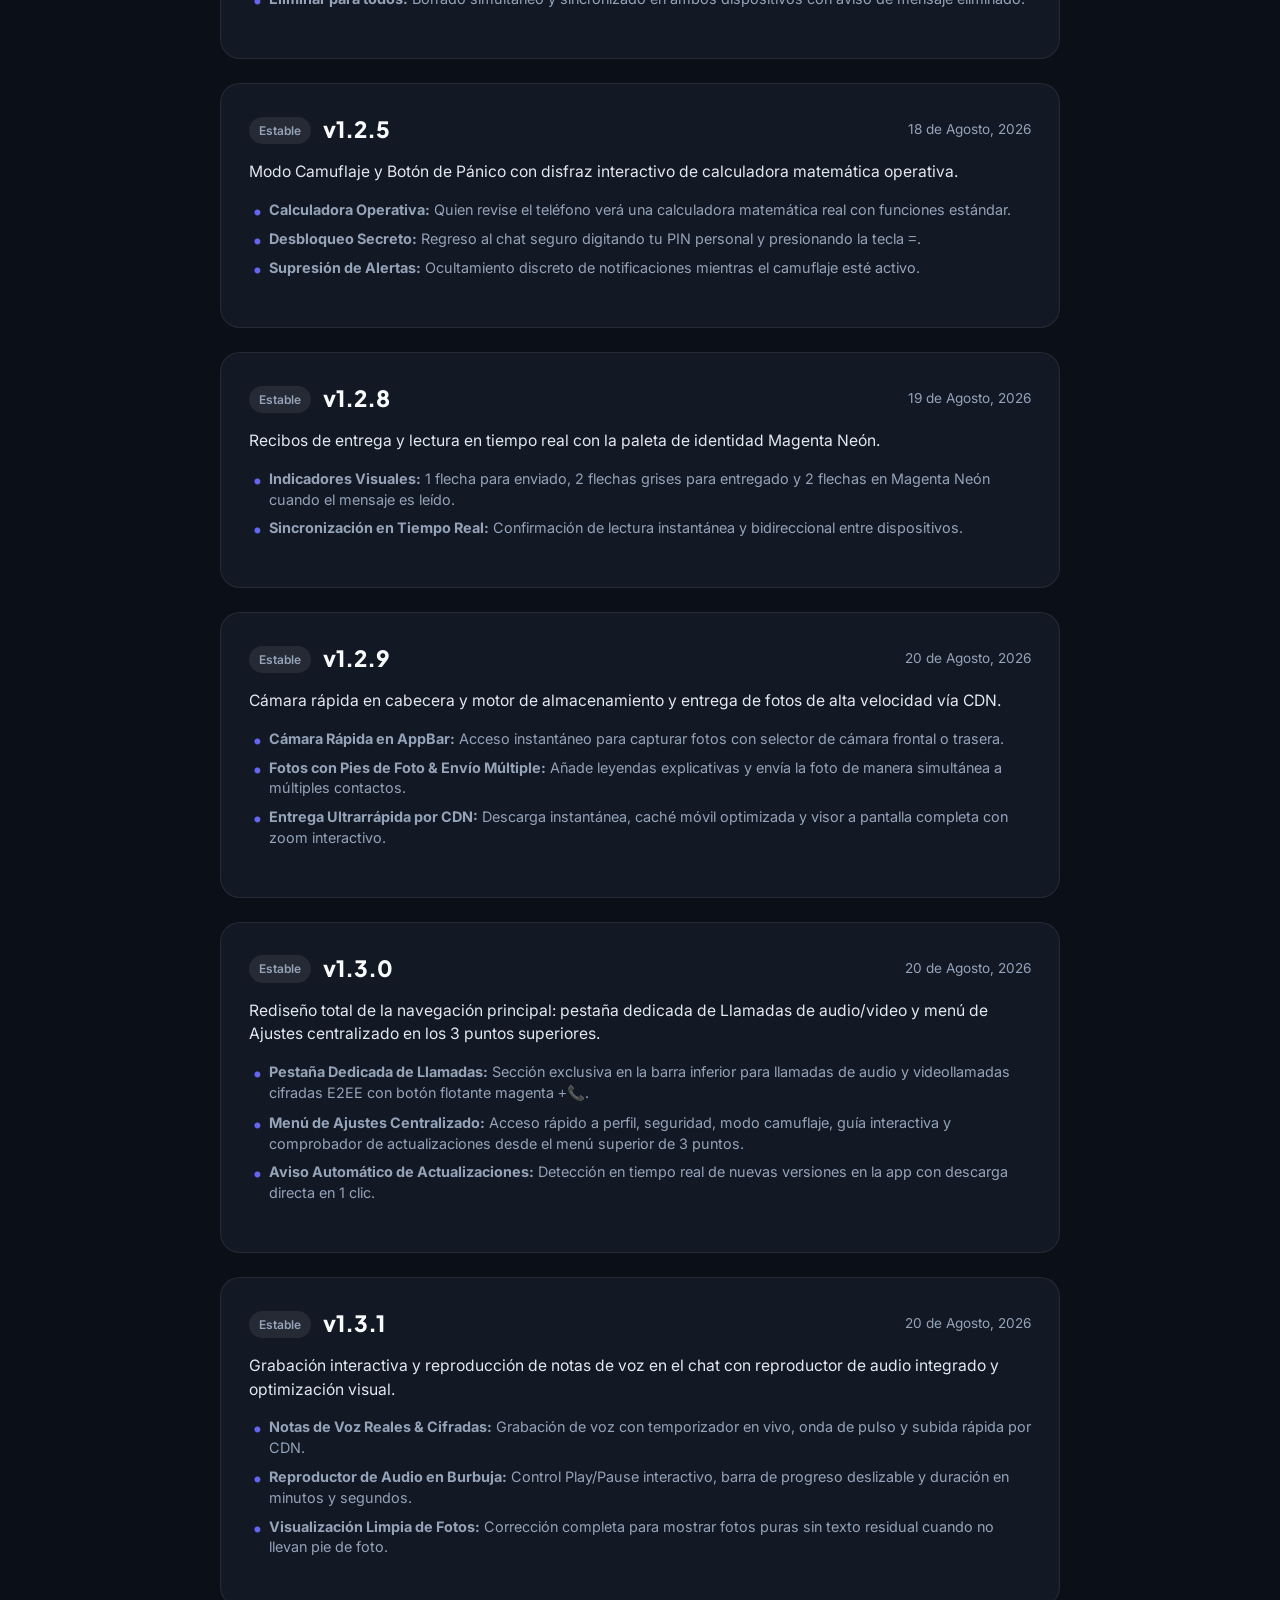
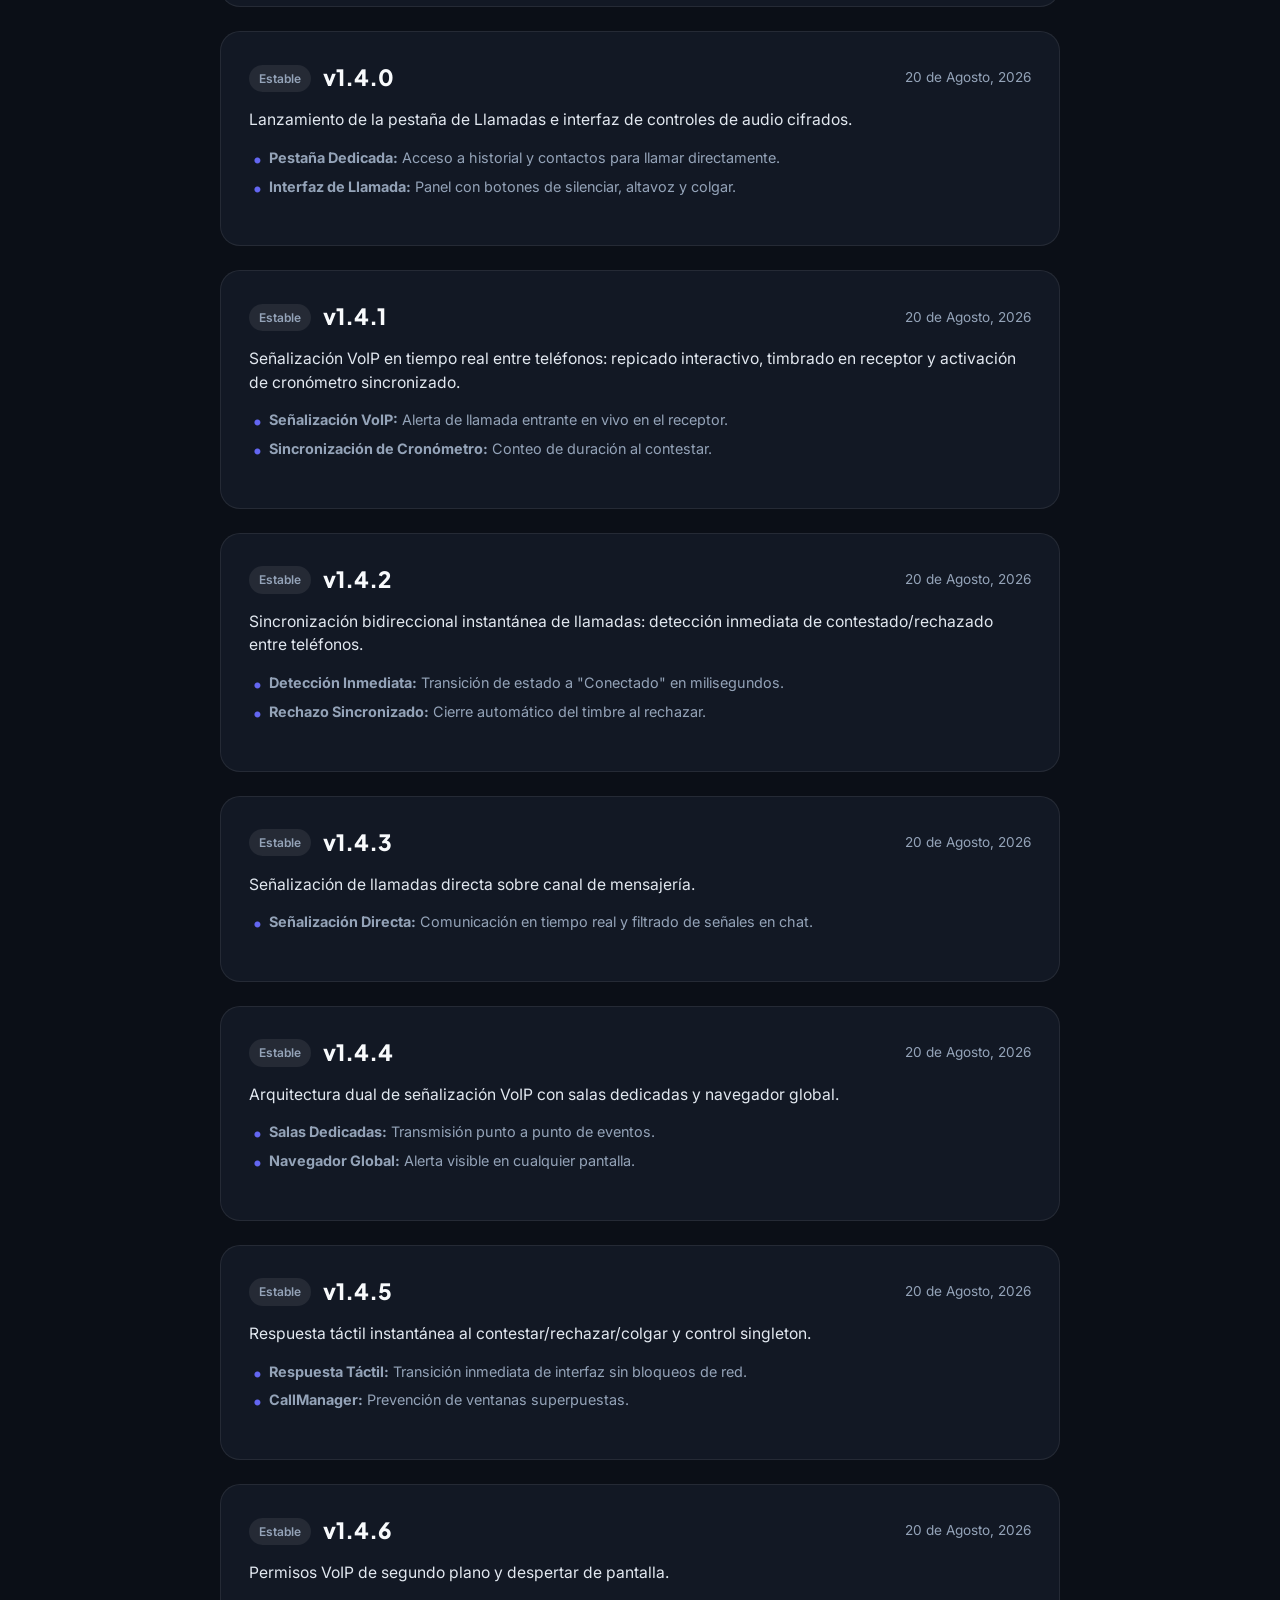
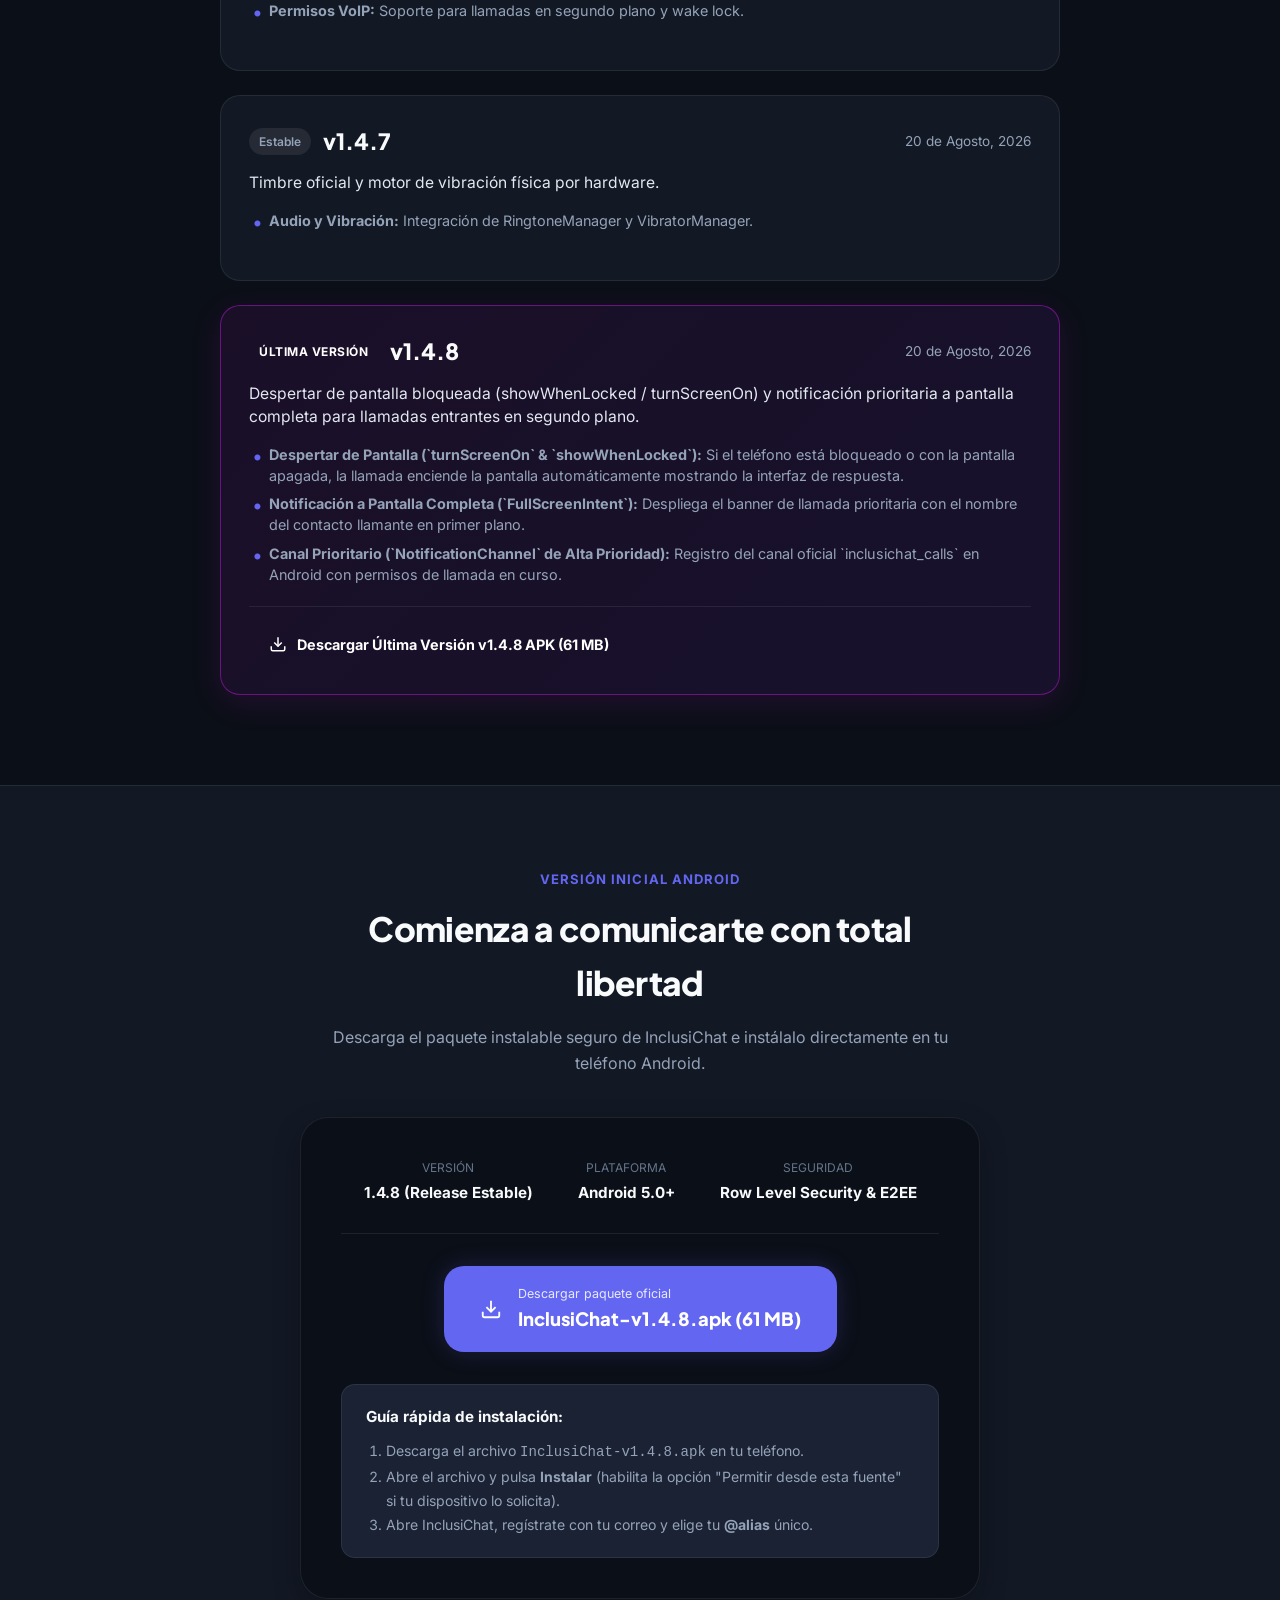
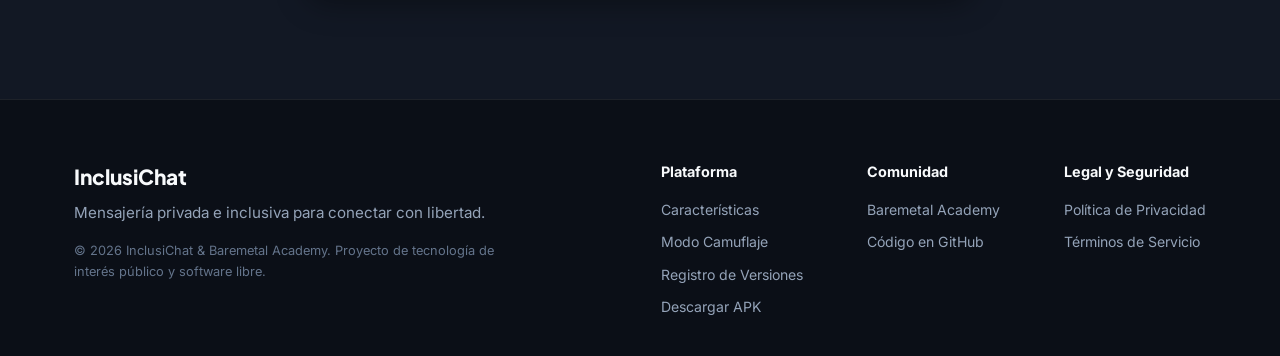
==== commit 09ec62ec: "feat: Lock screen wake up, FullScreenIntent and priority call channel (v1.4.8)" ====
--- a/web/index.html
+++ b/web/index.html
@@ -562,25 +562,40 @@
           </ul>
         </div>
 
-        <!-- Versión 1.4.7 (Última Versión Actual) -->
+        <!-- Versión 1.4.7 -->
+        <div class="update-card">
+          <div class="update-header">
+            <div class="update-version-wrap">
+              <span class="update-badge">Estable</span>
+              <h3 class="update-version">v1.4.7</h3>
+            </div>
+            <span class="update-date">20 de Agosto, 2026</span>
+          </div>
+          <p class="update-summary">Timbre oficial y motor de vibración física por hardware.</p>
+          <ul class="update-features">
+            <li><strong>Audio y Vibración:</strong> Integración de RingtoneManager y VibratorManager.</li>
+          </ul>
+        </div>
+
+        <!-- Versión 1.4.8 (Última Versión Actual) -->
         <div class="update-card latest">
           <div class="update-header">
             <div class="update-version-wrap">
               <span class="update-badge-latest">Última Versión</span>
-              <h3 class="update-version">v1.4.7</h3>
-            </div>
-            <span class="update-date">20 de Agosto, 2026</span>
-          </div>
-          <p class="update-summary">Integración de Timbre Oficial del Sistema y Motor de Vibración por Hardware Nativo de Android (RingtoneManager & VibratorManager).</p>
-          <ul class="update-features">
-            <li><strong>Timbre Oficial de Android:</strong> Al recibir una llamada entrante, suena el tono oficial del teléfono con volumen y perfil del sistema respetando modo timbre/vibrador/silencio.</li>
-            <li><strong>Vibrador Real por Hardware:</strong> Activa el motor de vibración del teléfono en bucle de repique mediante llamada directa al hardware nativo.</li>
-            <li><strong>Tono de Repique Saliente:</strong> Reproduce el tono estándar de llamada ("Tuuu... tuuu...") en el auricular del emisor mientras espera respuesta.</li>
+              <h3 class="update-version">v1.4.8</h3>
+            </div>
+            <span class="update-date">20 de Agosto, 2026</span>
+          </div>
+          <p class="update-summary">Despertar de pantalla bloqueada (showWhenLocked / turnScreenOn) y notificación prioritaria a pantalla completa para llamadas entrantes en segundo plano.</p>
+          <ul class="update-features">
+            <li><strong>Despertar de Pantalla (`turnScreenOn` & `showWhenLocked`):</strong> Si el teléfono está bloqueado o con la pantalla apagada, la llamada enciende la pantalla automáticamente mostrando la interfaz de respuesta.</li>
+            <li><strong>Notificación a Pantalla Completa (`FullScreenIntent`):</strong> Despliega el banner de llamada prioritaria con el nombre del contacto llamante en primer plano.</li>
+            <li><strong>Canal Prioritario (`NotificationChannel` de Alta Prioridad):</strong> Registro del canal oficial `inclusichat_calls` en Android con permisos de llamada en curso.</li>
           </ul>
           <div class="update-card-action">
-            <a href="https://github.com/thelioning/InclusiChat/releases/download/v1.4.7/InclusiChat-v1.4.7.apk" class="btn-update-download">
+            <a href="https://github.com/thelioning/InclusiChat/releases/download/v1.4.8/InclusiChat-v1.4.8.apk" class="btn-update-download">
               <svg width="18" height="18" viewBox="0 0 24 24" fill="none" stroke="currentColor" stroke-width="2"><path d="M21 15v4a2 2 0 0 1-2 2H5a2 2 0 0 1-2-2v-4"></path><polyline points="7 10 12 15 17 10"></polyline><line x1="12" y1="15" x2="12" y2="3"></line></svg>
-              <span>Descargar Última Versión v1.4.7 APK (61 MB)</span>
+              <span>Descargar Última Versión v1.4.8 APK (61 MB)</span>
             </a>
           </div>
         </div>
@@ -601,7 +616,7 @@
         <div class="download-meta-info">
           <div class="meta-item">
             <span class="meta-label">Versión</span>
-            <span class="meta-val" id="download-version-tag">1.4.7 (Release Estable)</span>
+            <span class="meta-val" id="download-version-tag">1.4.8 (Release Estable)</span>
           </div>
           <div class="meta-item">
             <span class="meta-label">Plataforma</span>
@@ -614,11 +629,11 @@
         </div>
 
         <div class="download-btn-wrap">
-          <a href="https://github.com/thelioning/InclusiChat/releases/download/v1.4.7/InclusiChat-v1.4.7.apk" target="_blank" class="btn-download-main" id="btn-download-apk">
+          <a href="https://github.com/thelioning/InclusiChat/releases/download/v1.4.8/InclusiChat-v1.4.8.apk" target="_blank" class="btn-download-main" id="btn-download-apk">
             <svg width="22" height="22" viewBox="0 0 24 24" fill="none" stroke="currentColor" stroke-width="2"><path d="M21 15v4a2 2 0 0 1-2 2H5a2 2 0 0 1-2-2v-4"></path><polyline points="7 10 12 15 17 10"></polyline><line x1="12" y1="15" x2="12" y2="3"></line></svg>
             <div class="btn-download-text">
               <span class="btn-small-text">Descargar paquete oficial</span>
-              <span class="btn-large-text" id="download-apk-text">InclusiChat-v1.4.7.apk (61 MB)</span>
+              <span class="btn-large-text" id="download-apk-text">InclusiChat-v1.4.8.apk (61 MB)</span>
             </div>
           </a>
         </div>
@@ -626,7 +641,7 @@
         <div class="install-steps">
           <h4 class="steps-title">Guía rápida de instalación:</h4>
           <ol class="steps-list">
-            <li>Descarga el archivo <code id="download-step-filename">InclusiChat-v1.4.7.apk</code> en tu teléfono.</li>
+            <li>Descarga el archivo <code id="download-step-filename">InclusiChat-v1.4.8.apk</code> en tu teléfono.</li>
             <li>Abre el archivo y pulsa <strong>Instalar</strong> (habilita la opción "Permitir desde esta fuente" si tu dispositivo lo solicita).</li>
             <li>Abre InclusiChat, regístrate con tu correo y elige tu <strong>@alias</strong> único.</li>
           </ol>
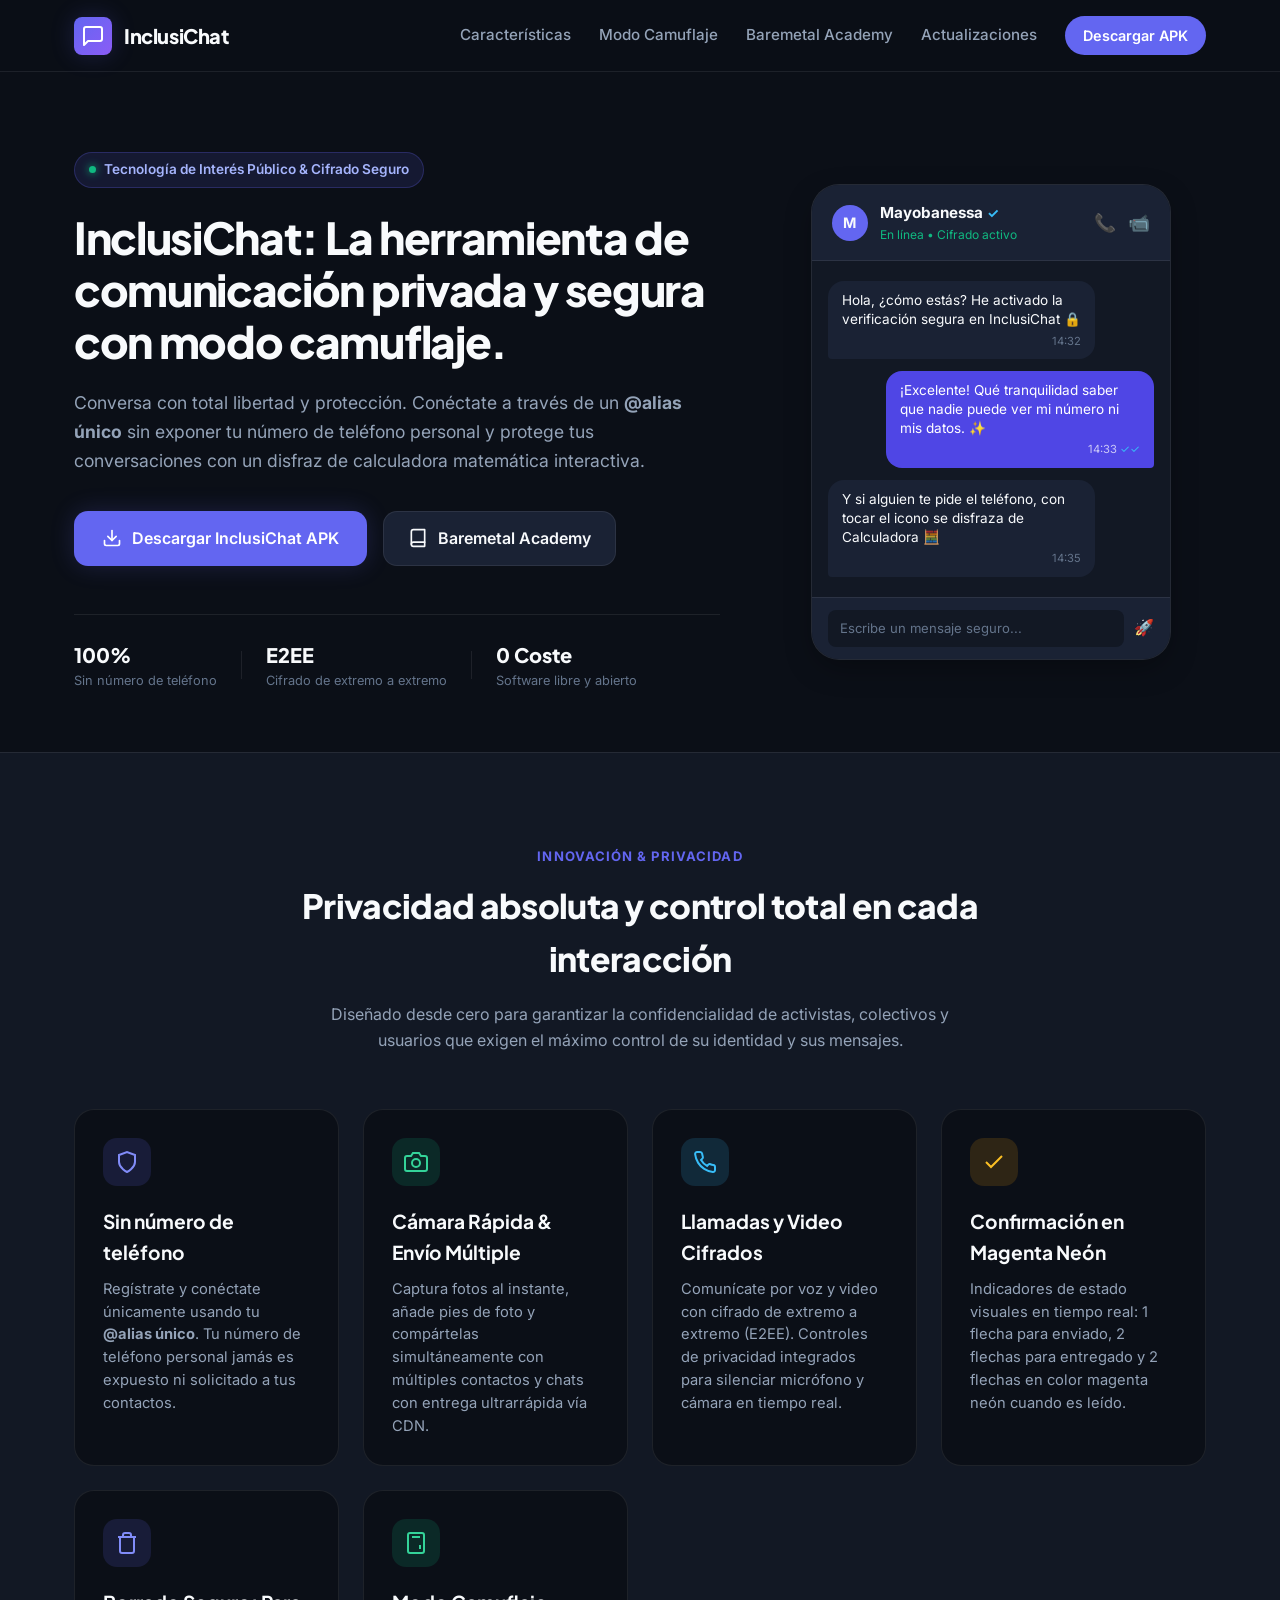
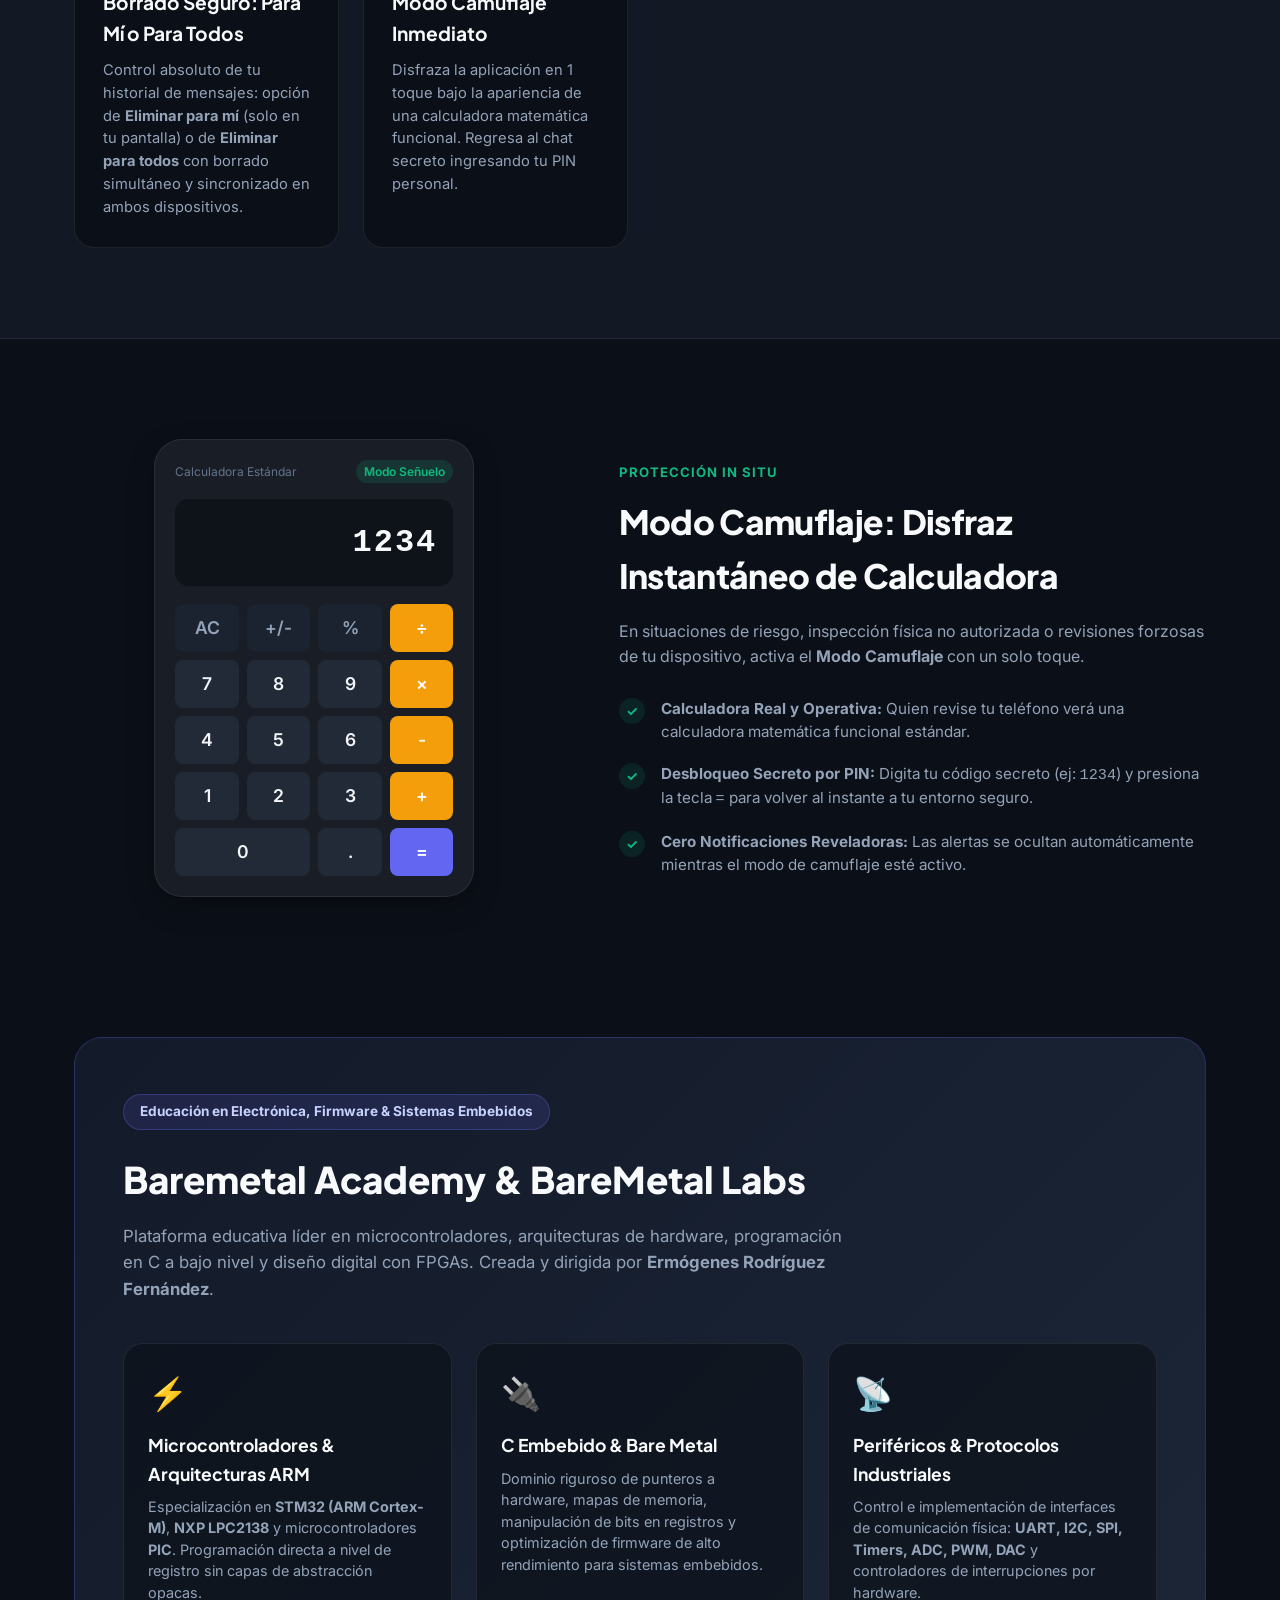
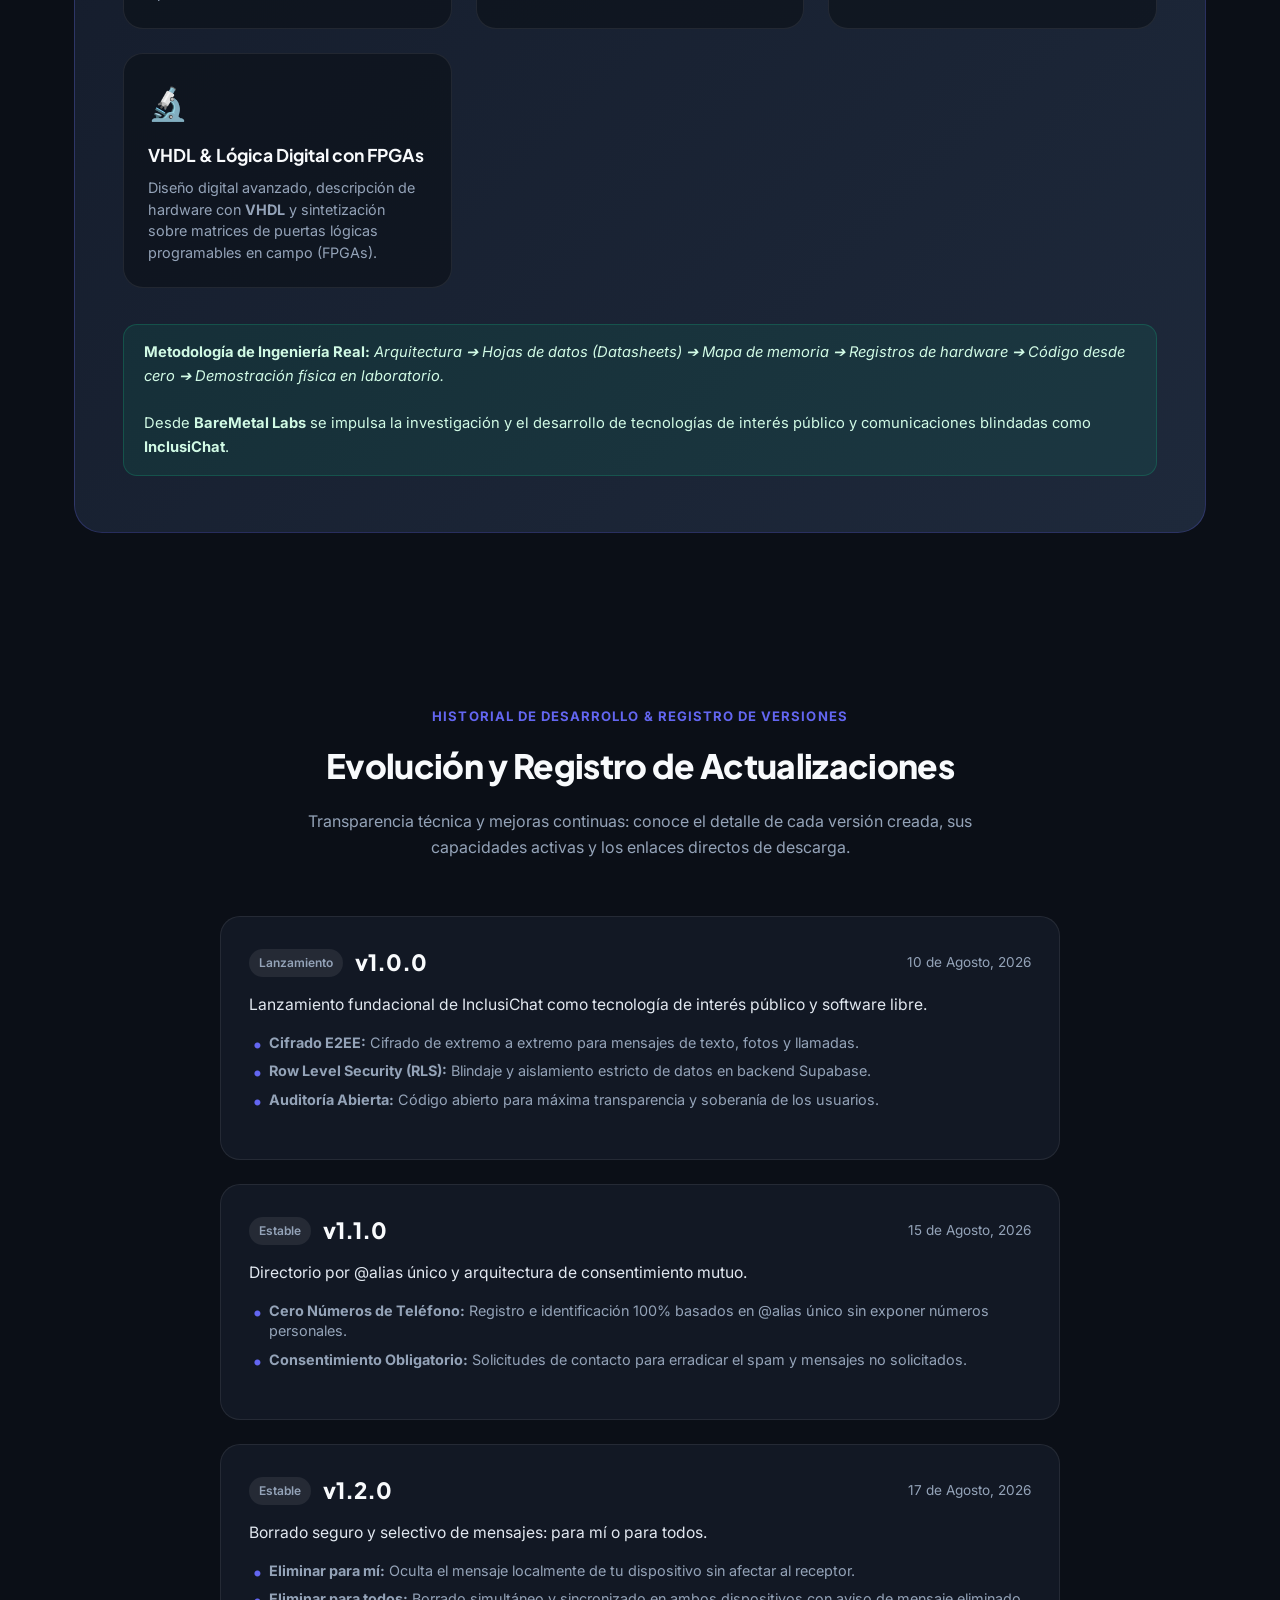
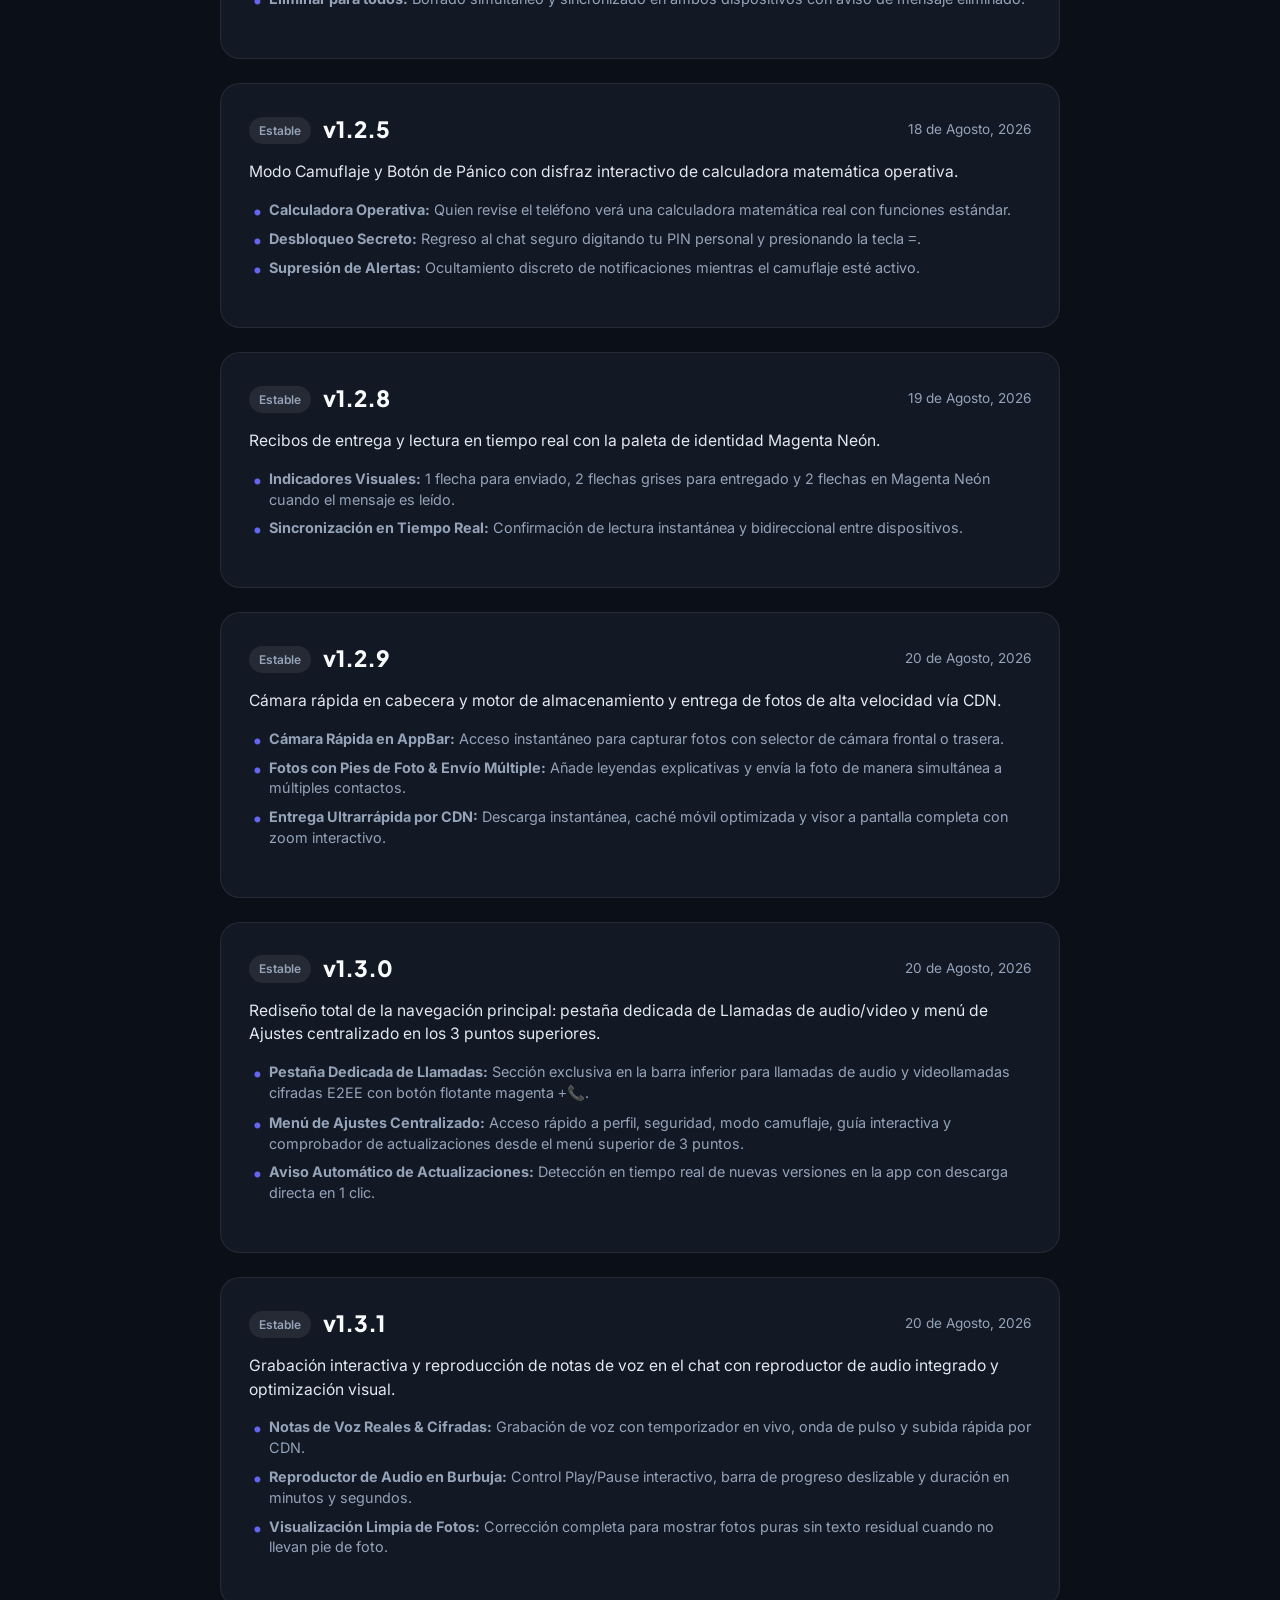
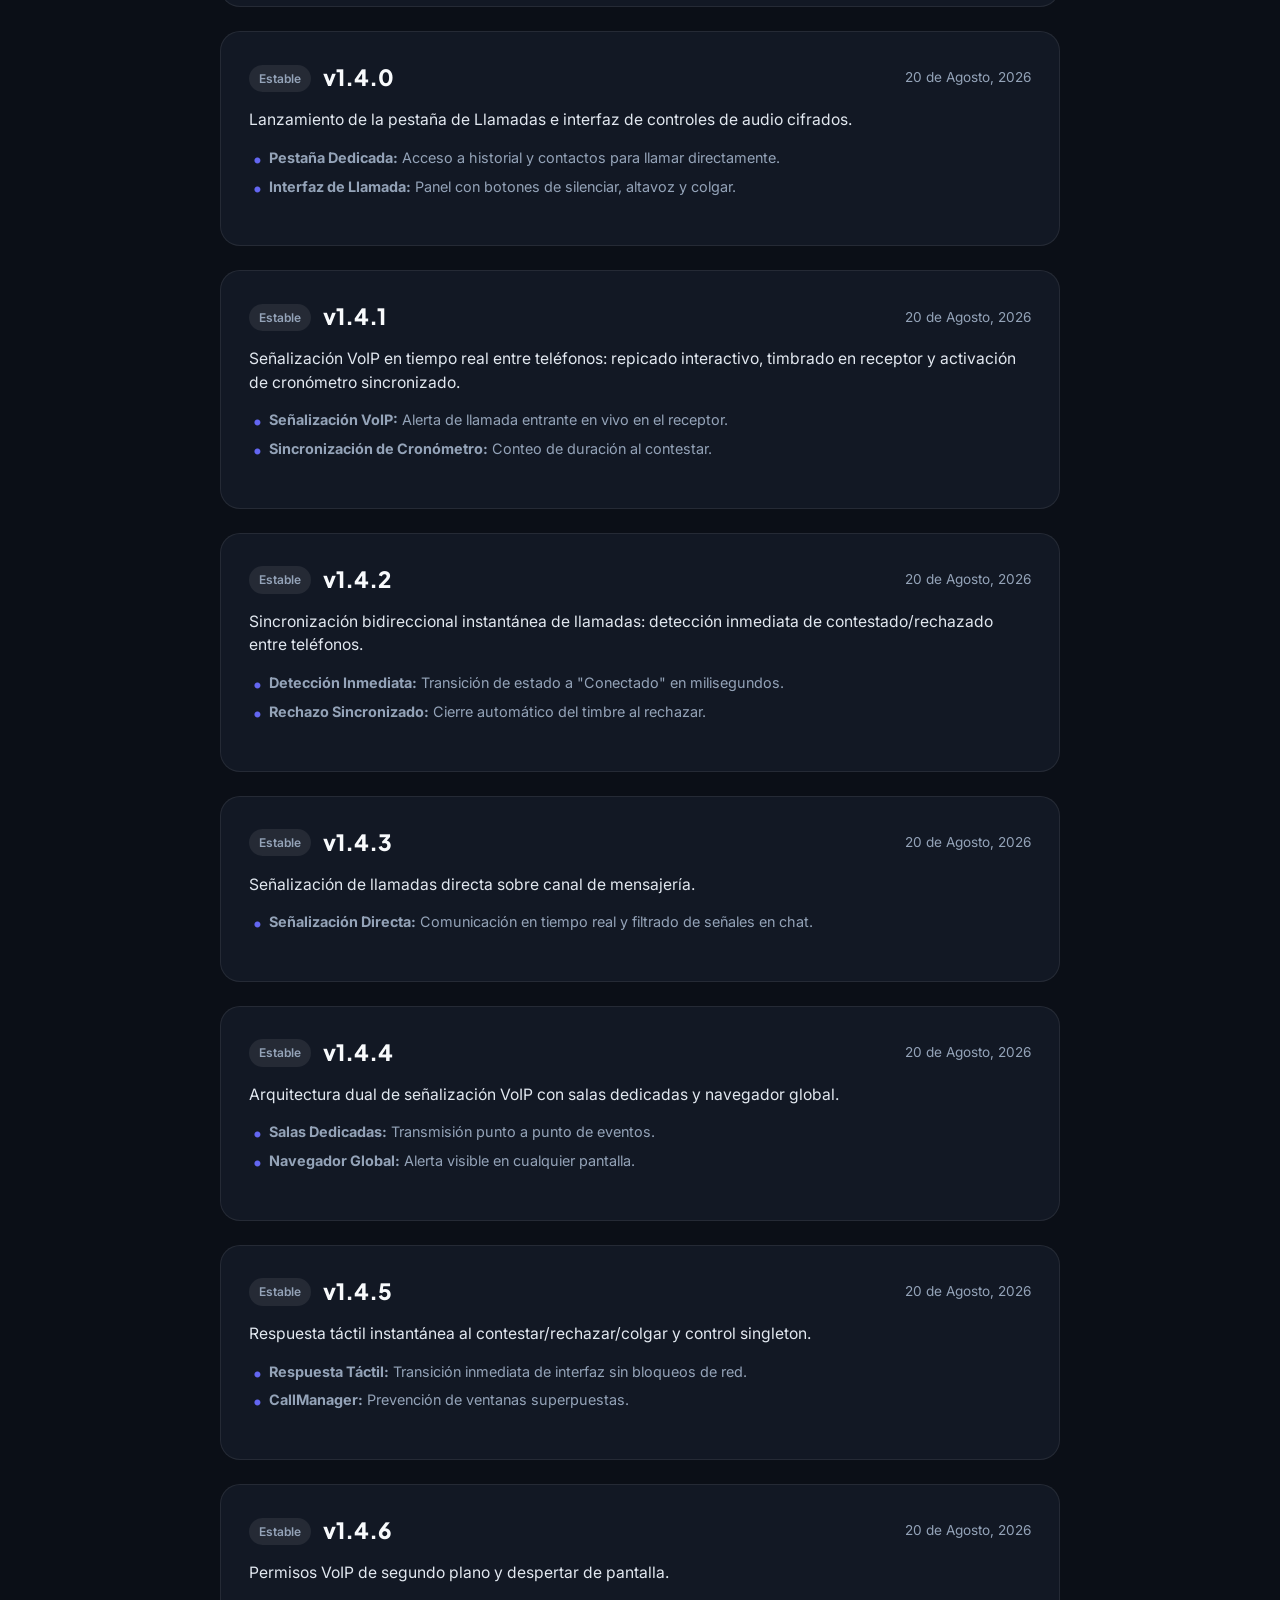
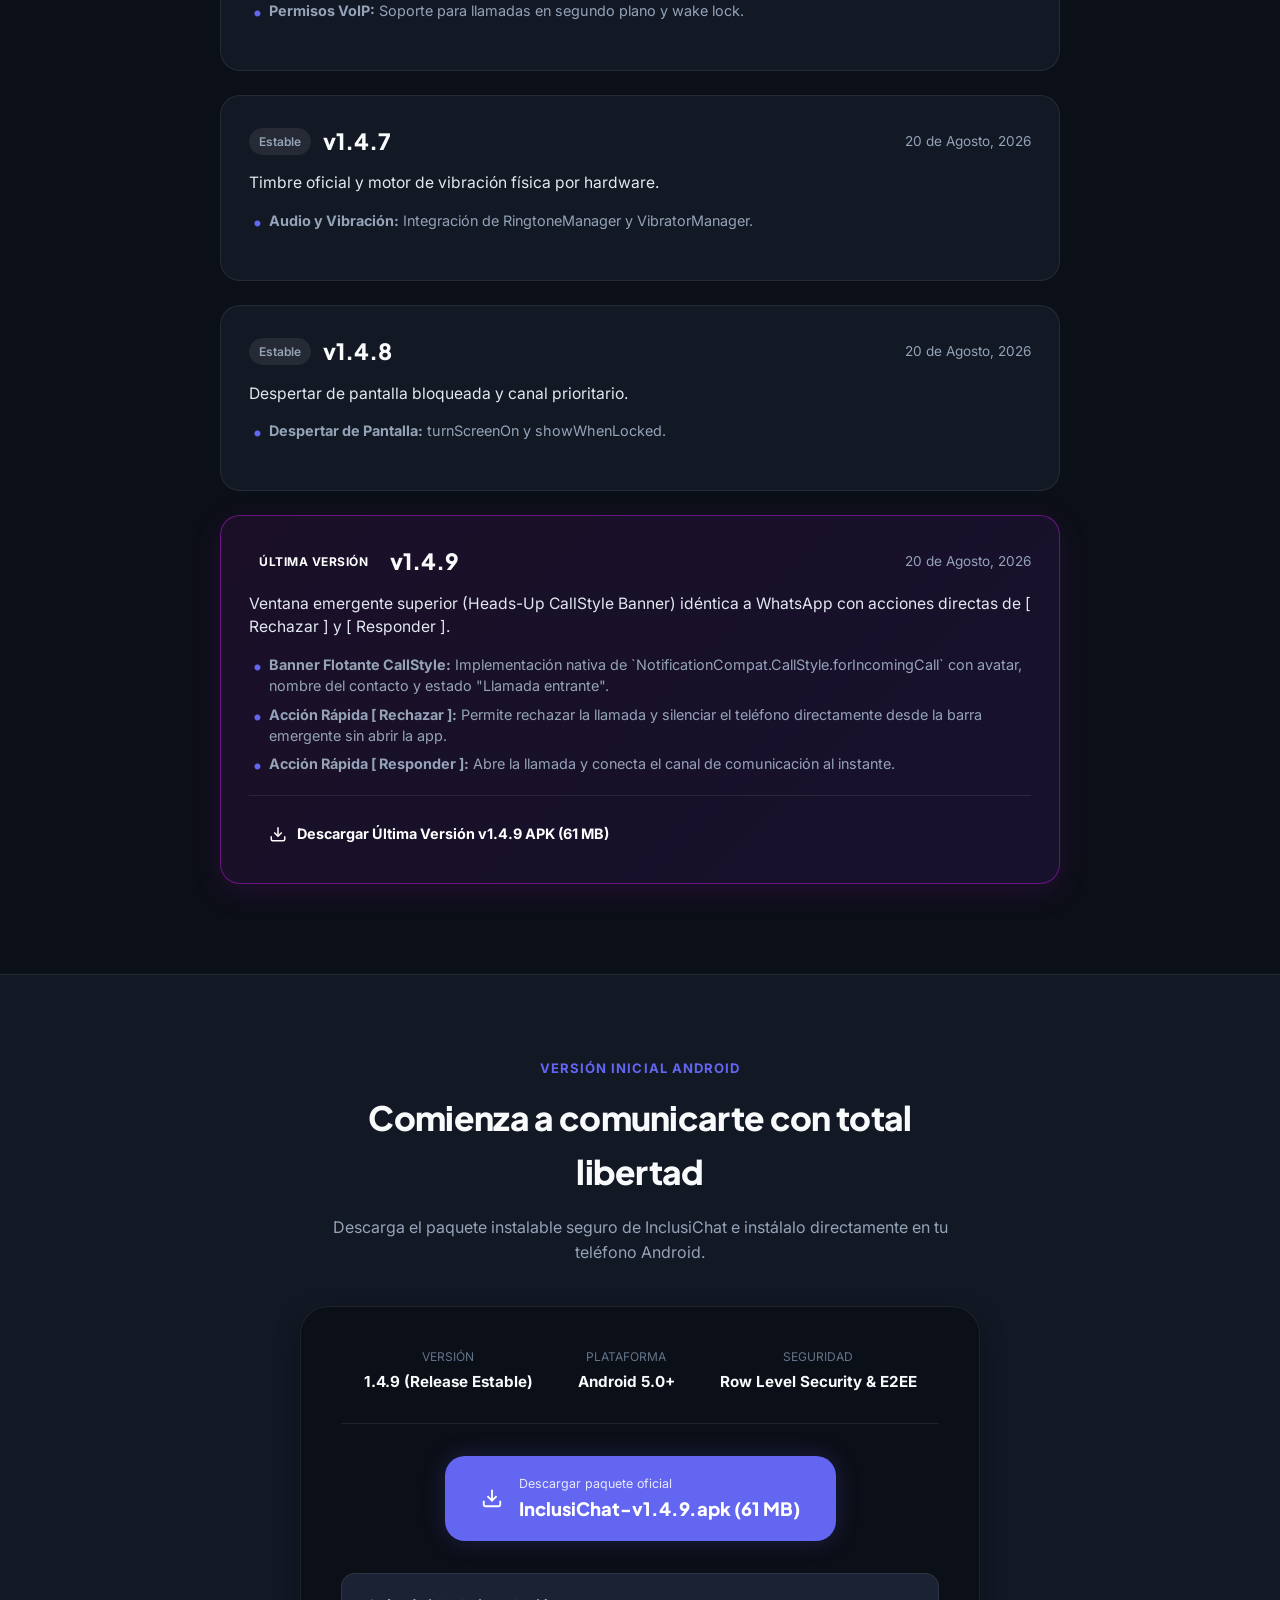
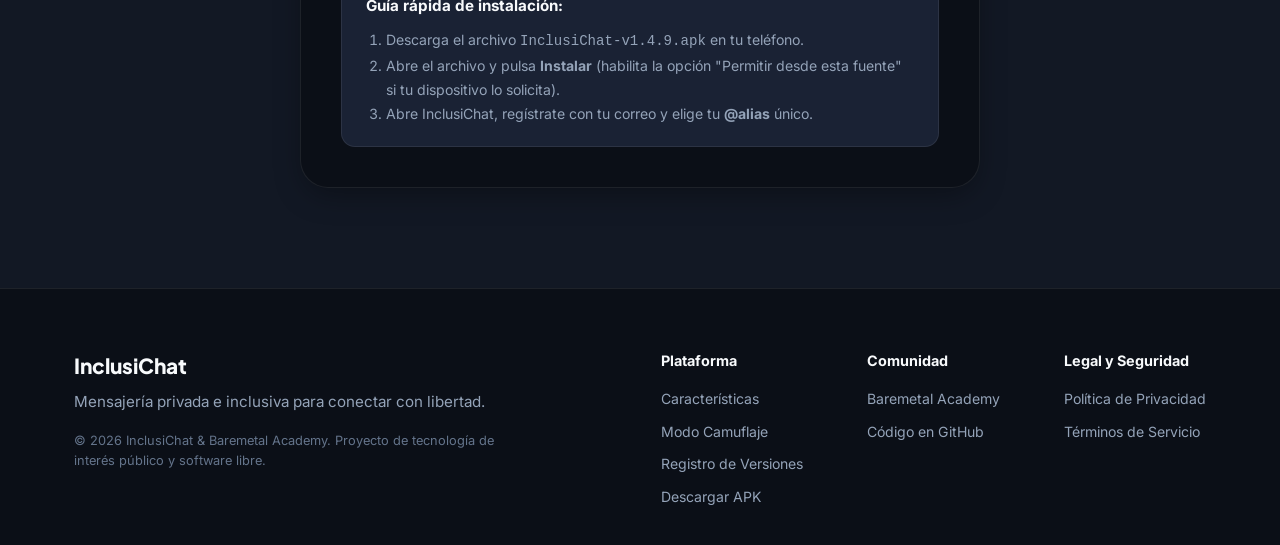
==== commit 3249cb0c: "feat: Heads-Up CallStyle Banner with direct answer/reject actions (v1.4.9)" ====
--- a/web/index.html
+++ b/web/index.html
@@ -577,25 +577,40 @@
           </ul>
         </div>
 
-        <!-- Versión 1.4.8 (Última Versión Actual) -->
+        <!-- Versión 1.4.8 -->
+        <div class="update-card">
+          <div class="update-header">
+            <div class="update-version-wrap">
+              <span class="update-badge">Estable</span>
+              <h3 class="update-version">v1.4.8</h3>
+            </div>
+            <span class="update-date">20 de Agosto, 2026</span>
+          </div>
+          <p class="update-summary">Despertar de pantalla bloqueada y canal prioritario.</p>
+          <ul class="update-features">
+            <li><strong>Despertar de Pantalla:</strong> turnScreenOn y showWhenLocked.</li>
+          </ul>
+        </div>
+
+        <!-- Versión 1.4.9 (Última Versión Actual) -->
         <div class="update-card latest">
           <div class="update-header">
             <div class="update-version-wrap">
               <span class="update-badge-latest">Última Versión</span>
-              <h3 class="update-version">v1.4.8</h3>
-            </div>
-            <span class="update-date">20 de Agosto, 2026</span>
-          </div>
-          <p class="update-summary">Despertar de pantalla bloqueada (showWhenLocked / turnScreenOn) y notificación prioritaria a pantalla completa para llamadas entrantes en segundo plano.</p>
-          <ul class="update-features">
-            <li><strong>Despertar de Pantalla (`turnScreenOn` & `showWhenLocked`):</strong> Si el teléfono está bloqueado o con la pantalla apagada, la llamada enciende la pantalla automáticamente mostrando la interfaz de respuesta.</li>
-            <li><strong>Notificación a Pantalla Completa (`FullScreenIntent`):</strong> Despliega el banner de llamada prioritaria con el nombre del contacto llamante en primer plano.</li>
-            <li><strong>Canal Prioritario (`NotificationChannel` de Alta Prioridad):</strong> Registro del canal oficial `inclusichat_calls` en Android con permisos de llamada en curso.</li>
+              <h3 class="update-version">v1.4.9</h3>
+            </div>
+            <span class="update-date">20 de Agosto, 2026</span>
+          </div>
+          <p class="update-summary">Ventana emergente superior (Heads-Up CallStyle Banner) idéntica a WhatsApp con acciones directas de [ Rechazar ] y [ Responder ].</p>
+          <ul class="update-features">
+            <li><strong>Banner Flotante CallStyle:</strong> Implementación nativa de `NotificationCompat.CallStyle.forIncomingCall` con avatar, nombre del contacto y estado "Llamada entrante".</li>
+            <li><strong>Acción Rápida [ Rechazar ]:</strong> Permite rechazar la llamada y silenciar el teléfono directamente desde la barra emergente sin abrir la app.</li>
+            <li><strong>Acción Rápida [ Responder ]:</strong> Abre la llamada y conecta el canal de comunicación al instante.</li>
           </ul>
           <div class="update-card-action">
-            <a href="https://github.com/thelioning/InclusiChat/releases/download/v1.4.8/InclusiChat-v1.4.8.apk" class="btn-update-download">
+            <a href="https://github.com/thelioning/InclusiChat/releases/download/v1.4.9/InclusiChat-v1.4.9.apk" class="btn-update-download">
               <svg width="18" height="18" viewBox="0 0 24 24" fill="none" stroke="currentColor" stroke-width="2"><path d="M21 15v4a2 2 0 0 1-2 2H5a2 2 0 0 1-2-2v-4"></path><polyline points="7 10 12 15 17 10"></polyline><line x1="12" y1="15" x2="12" y2="3"></line></svg>
-              <span>Descargar Última Versión v1.4.8 APK (61 MB)</span>
+              <span>Descargar Última Versión v1.4.9 APK (61 MB)</span>
             </a>
           </div>
         </div>
@@ -616,7 +631,7 @@
         <div class="download-meta-info">
           <div class="meta-item">
             <span class="meta-label">Versión</span>
-            <span class="meta-val" id="download-version-tag">1.4.8 (Release Estable)</span>
+            <span class="meta-val" id="download-version-tag">1.4.9 (Release Estable)</span>
           </div>
           <div class="meta-item">
             <span class="meta-label">Plataforma</span>
@@ -629,11 +644,11 @@
         </div>
 
         <div class="download-btn-wrap">
-          <a href="https://github.com/thelioning/InclusiChat/releases/download/v1.4.8/InclusiChat-v1.4.8.apk" target="_blank" class="btn-download-main" id="btn-download-apk">
+          <a href="https://github.com/thelioning/InclusiChat/releases/download/v1.4.9/InclusiChat-v1.4.9.apk" target="_blank" class="btn-download-main" id="btn-download-apk">
             <svg width="22" height="22" viewBox="0 0 24 24" fill="none" stroke="currentColor" stroke-width="2"><path d="M21 15v4a2 2 0 0 1-2 2H5a2 2 0 0 1-2-2v-4"></path><polyline points="7 10 12 15 17 10"></polyline><line x1="12" y1="15" x2="12" y2="3"></line></svg>
             <div class="btn-download-text">
               <span class="btn-small-text">Descargar paquete oficial</span>
-              <span class="btn-large-text" id="download-apk-text">InclusiChat-v1.4.8.apk (61 MB)</span>
+              <span class="btn-large-text" id="download-apk-text">InclusiChat-v1.4.9.apk (61 MB)</span>
             </div>
           </a>
         </div>
@@ -641,7 +656,7 @@
         <div class="install-steps">
           <h4 class="steps-title">Guía rápida de instalación:</h4>
           <ol class="steps-list">
-            <li>Descarga el archivo <code id="download-step-filename">InclusiChat-v1.4.8.apk</code> en tu teléfono.</li>
+            <li>Descarga el archivo <code id="download-step-filename">InclusiChat-v1.4.9.apk</code> en tu teléfono.</li>
             <li>Abre el archivo y pulsa <strong>Instalar</strong> (habilita la opción "Permitir desde esta fuente" si tu dispositivo lo solicita).</li>
             <li>Abre InclusiChat, regístrate con tu correo y elige tu <strong>@alias</strong> único.</li>
           </ol>
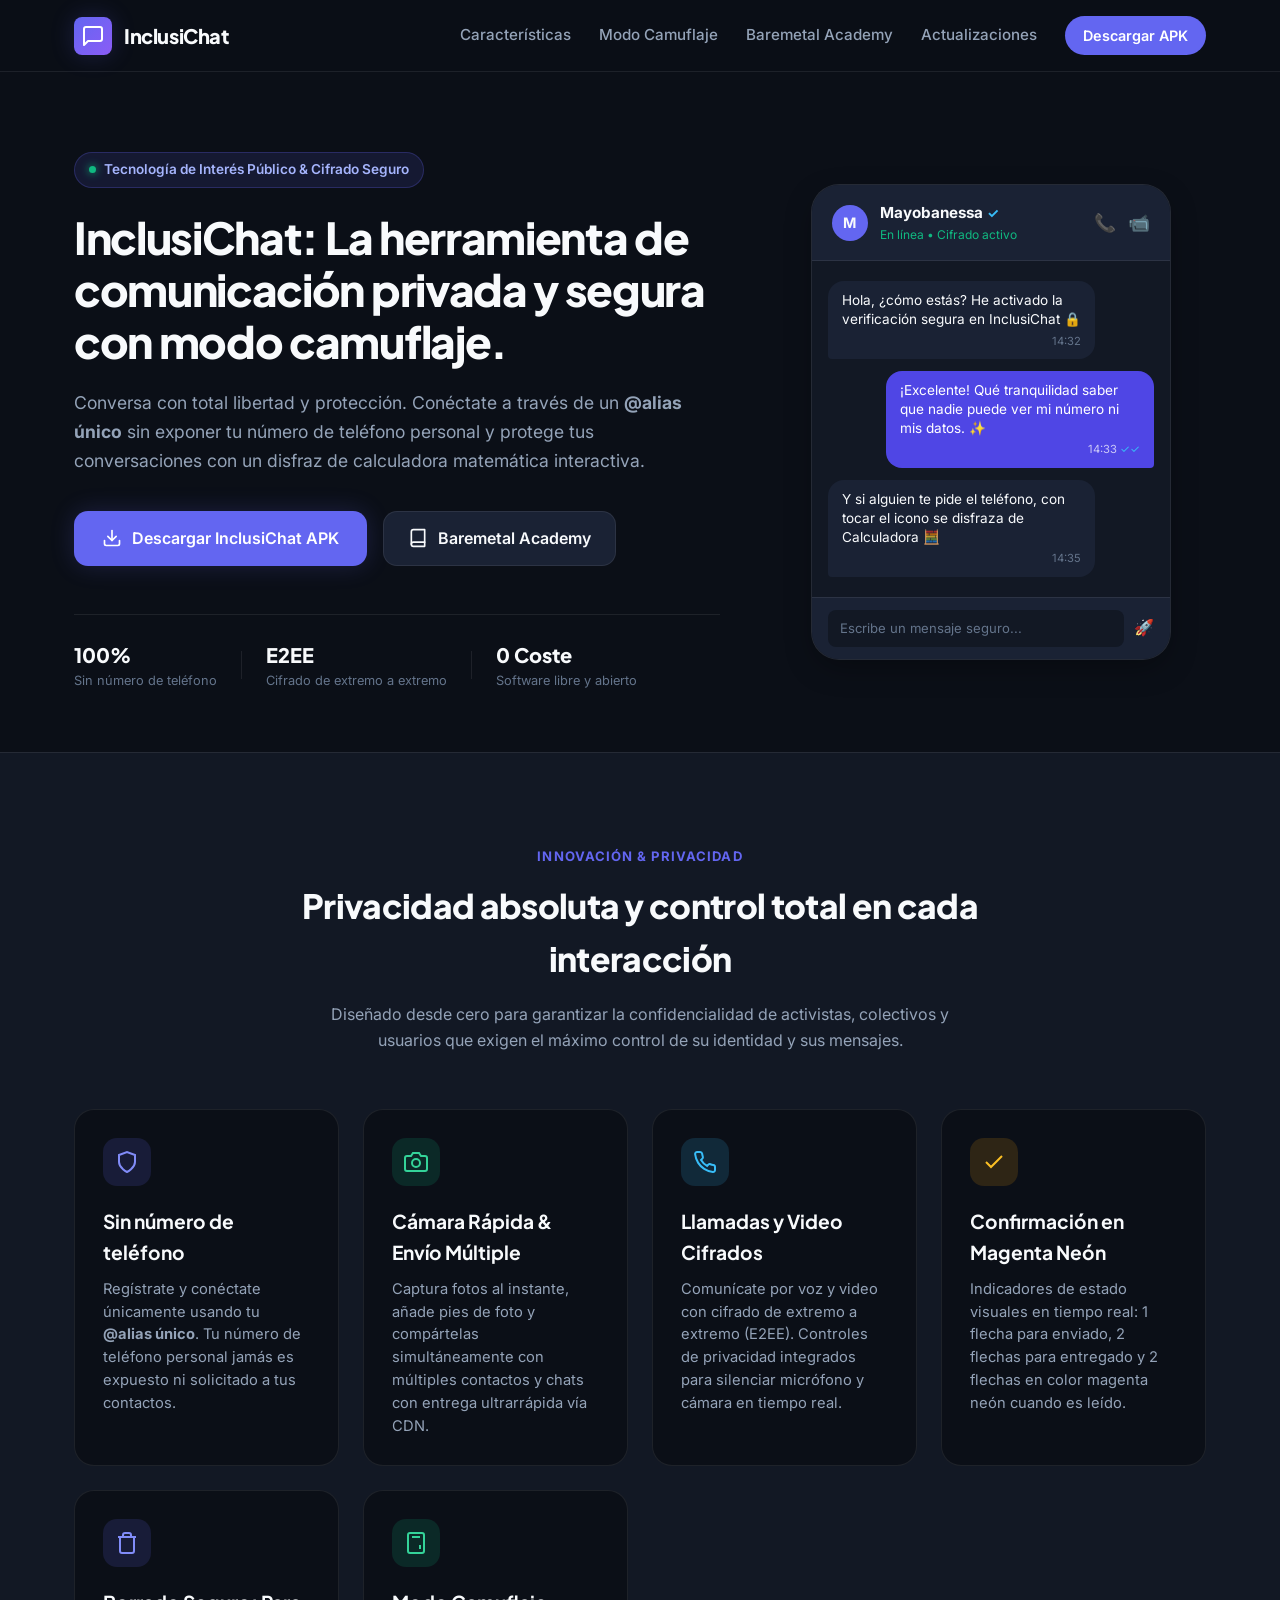
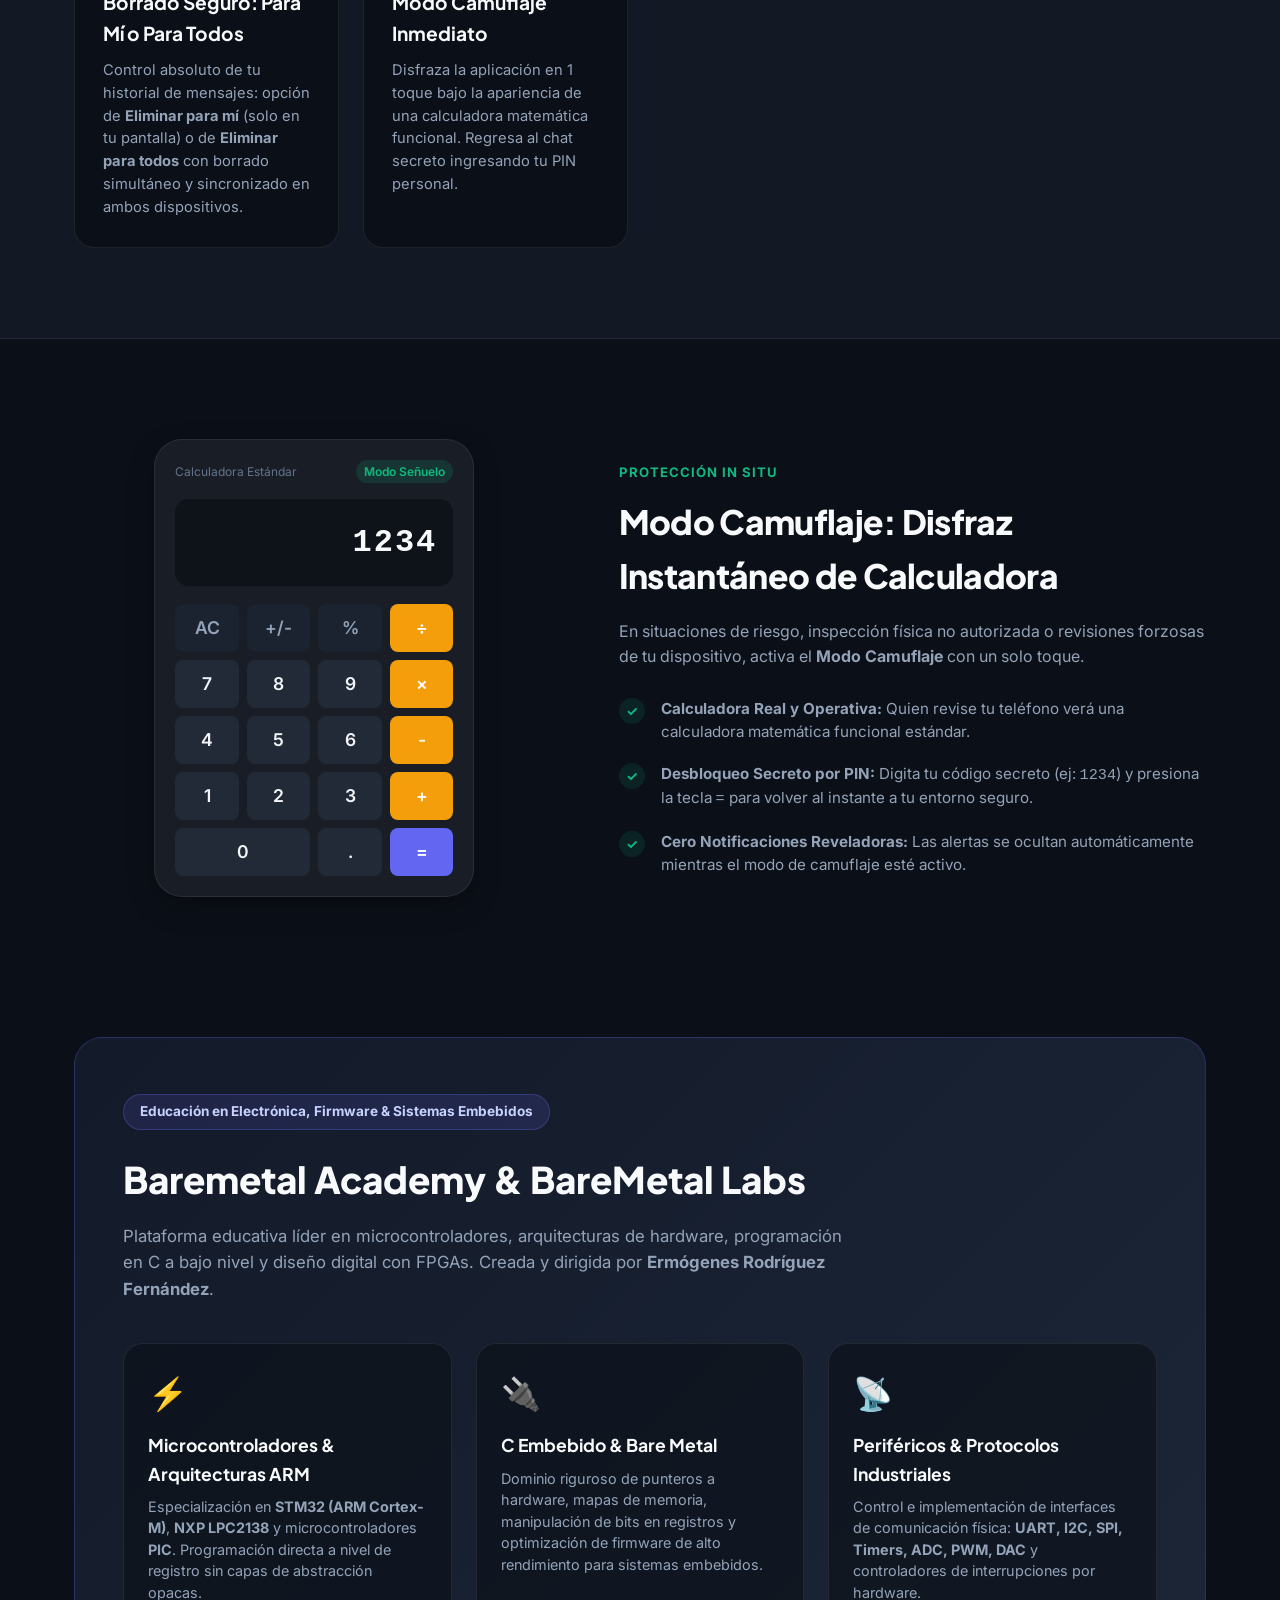
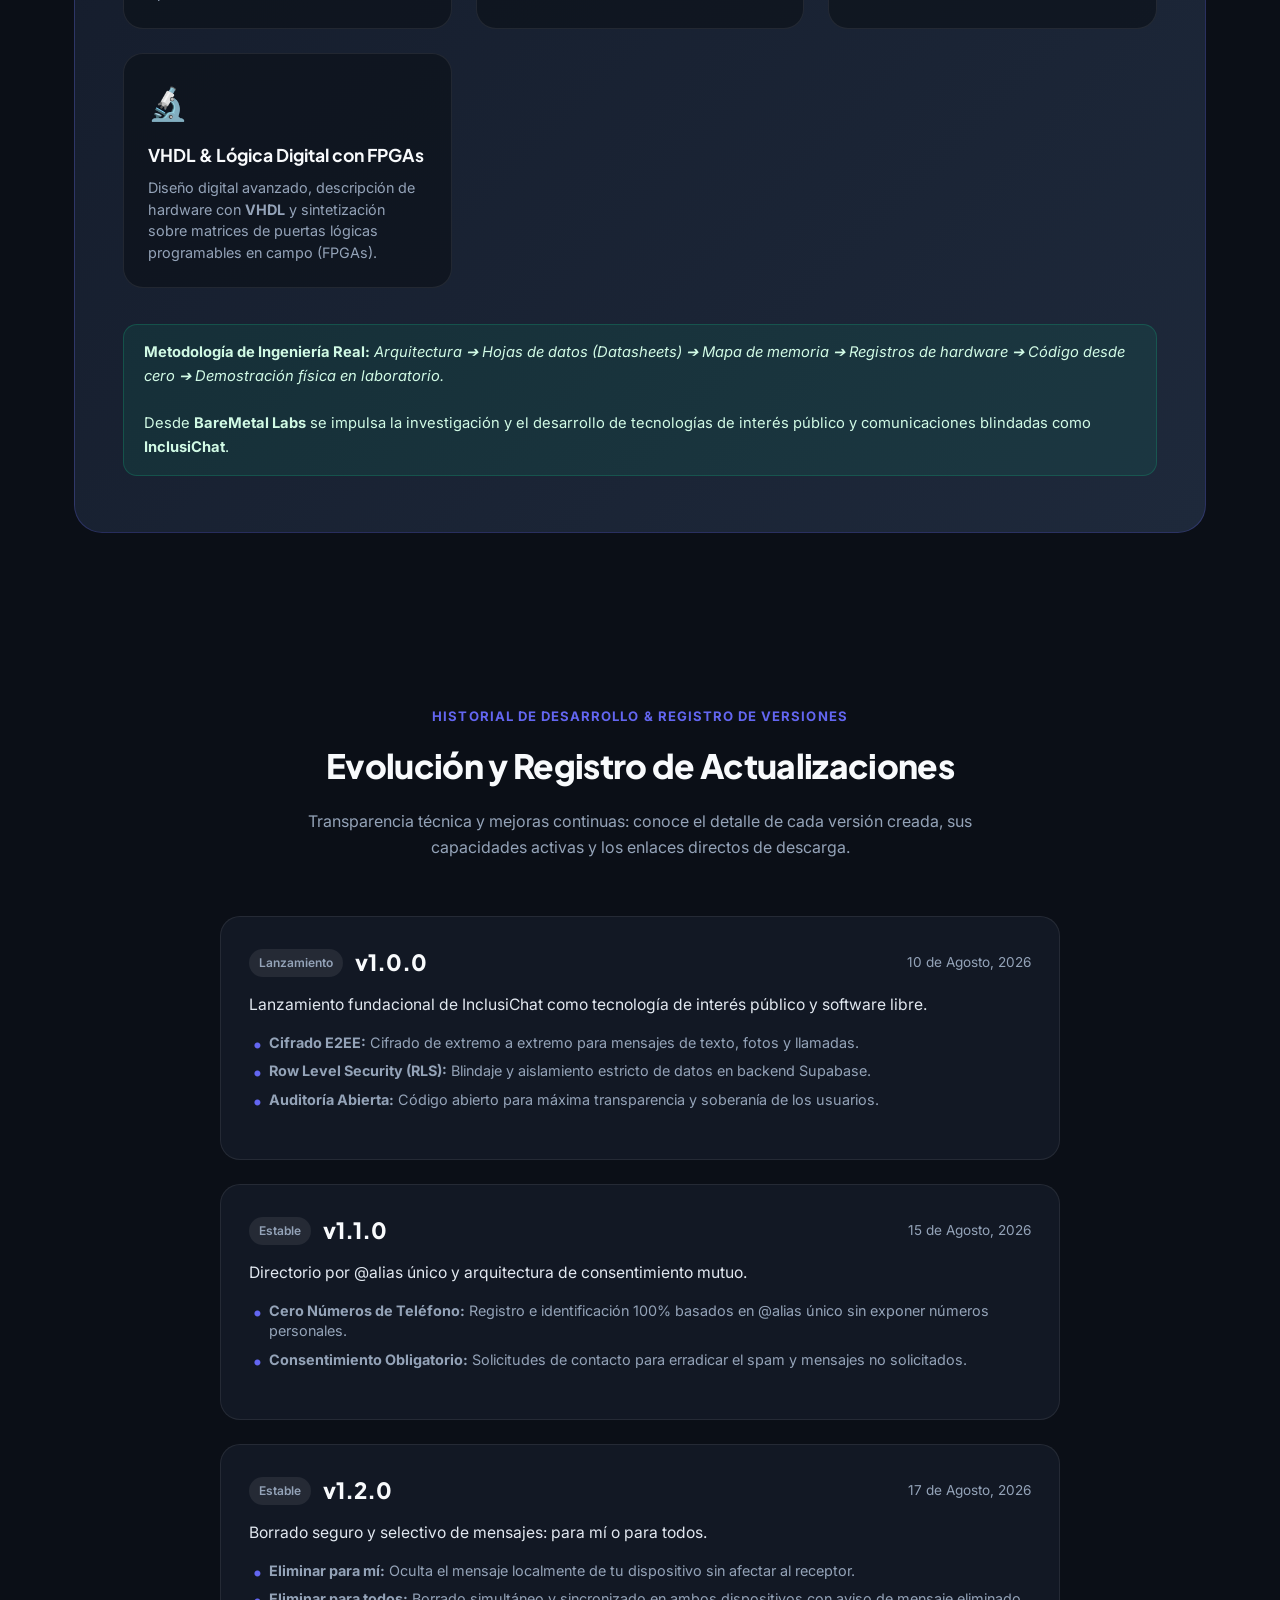
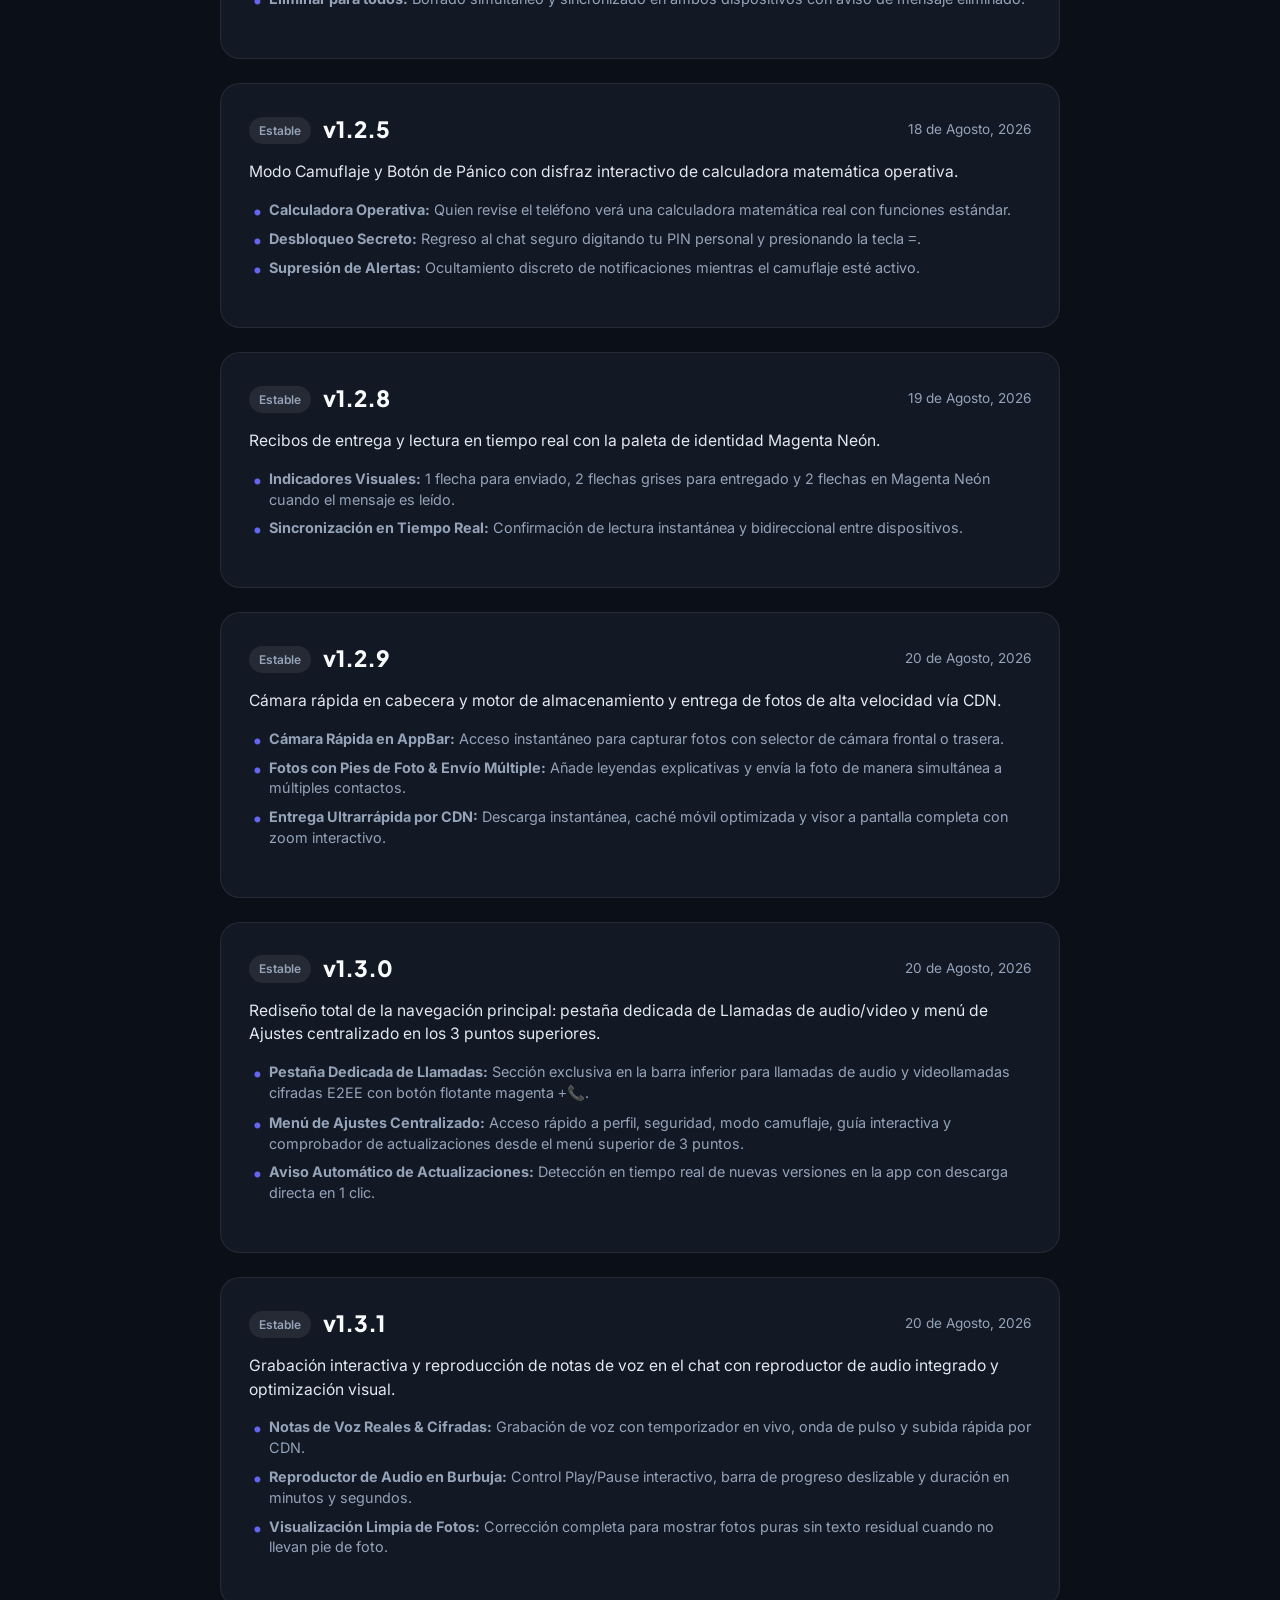
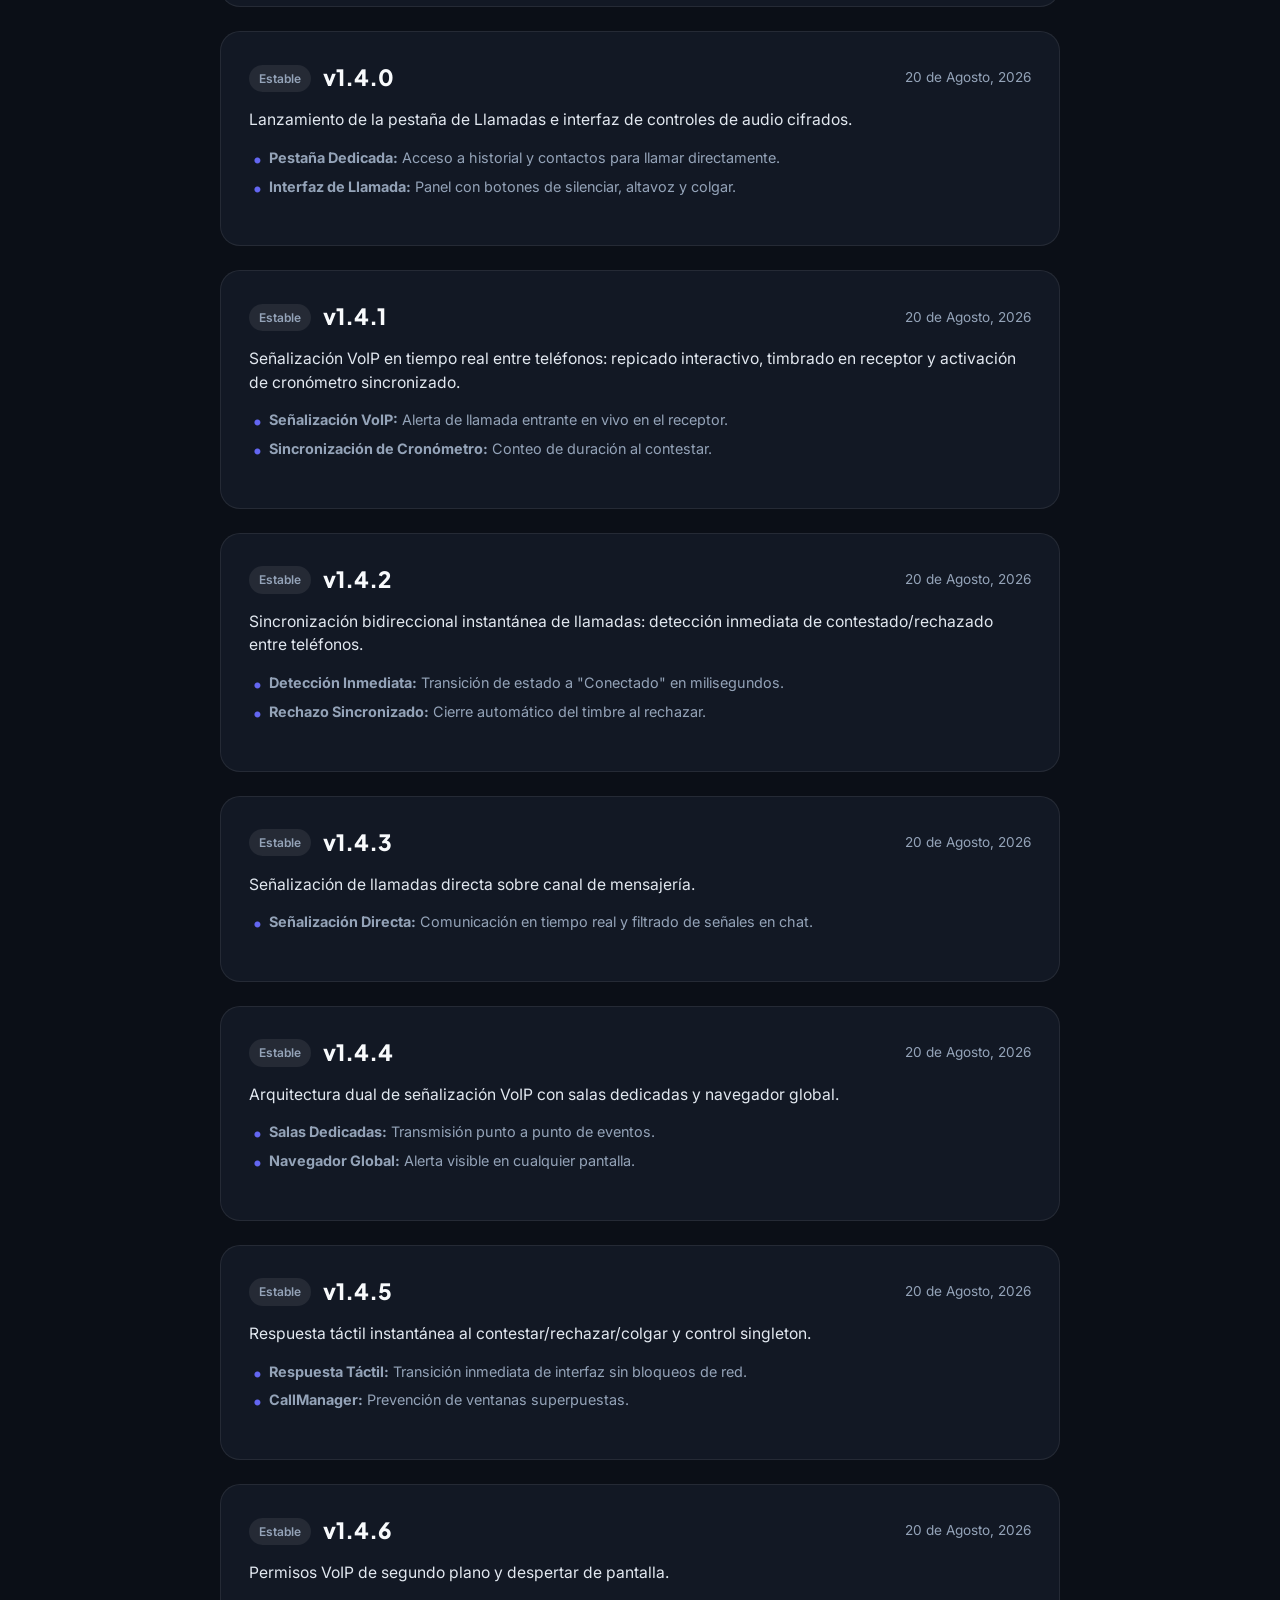
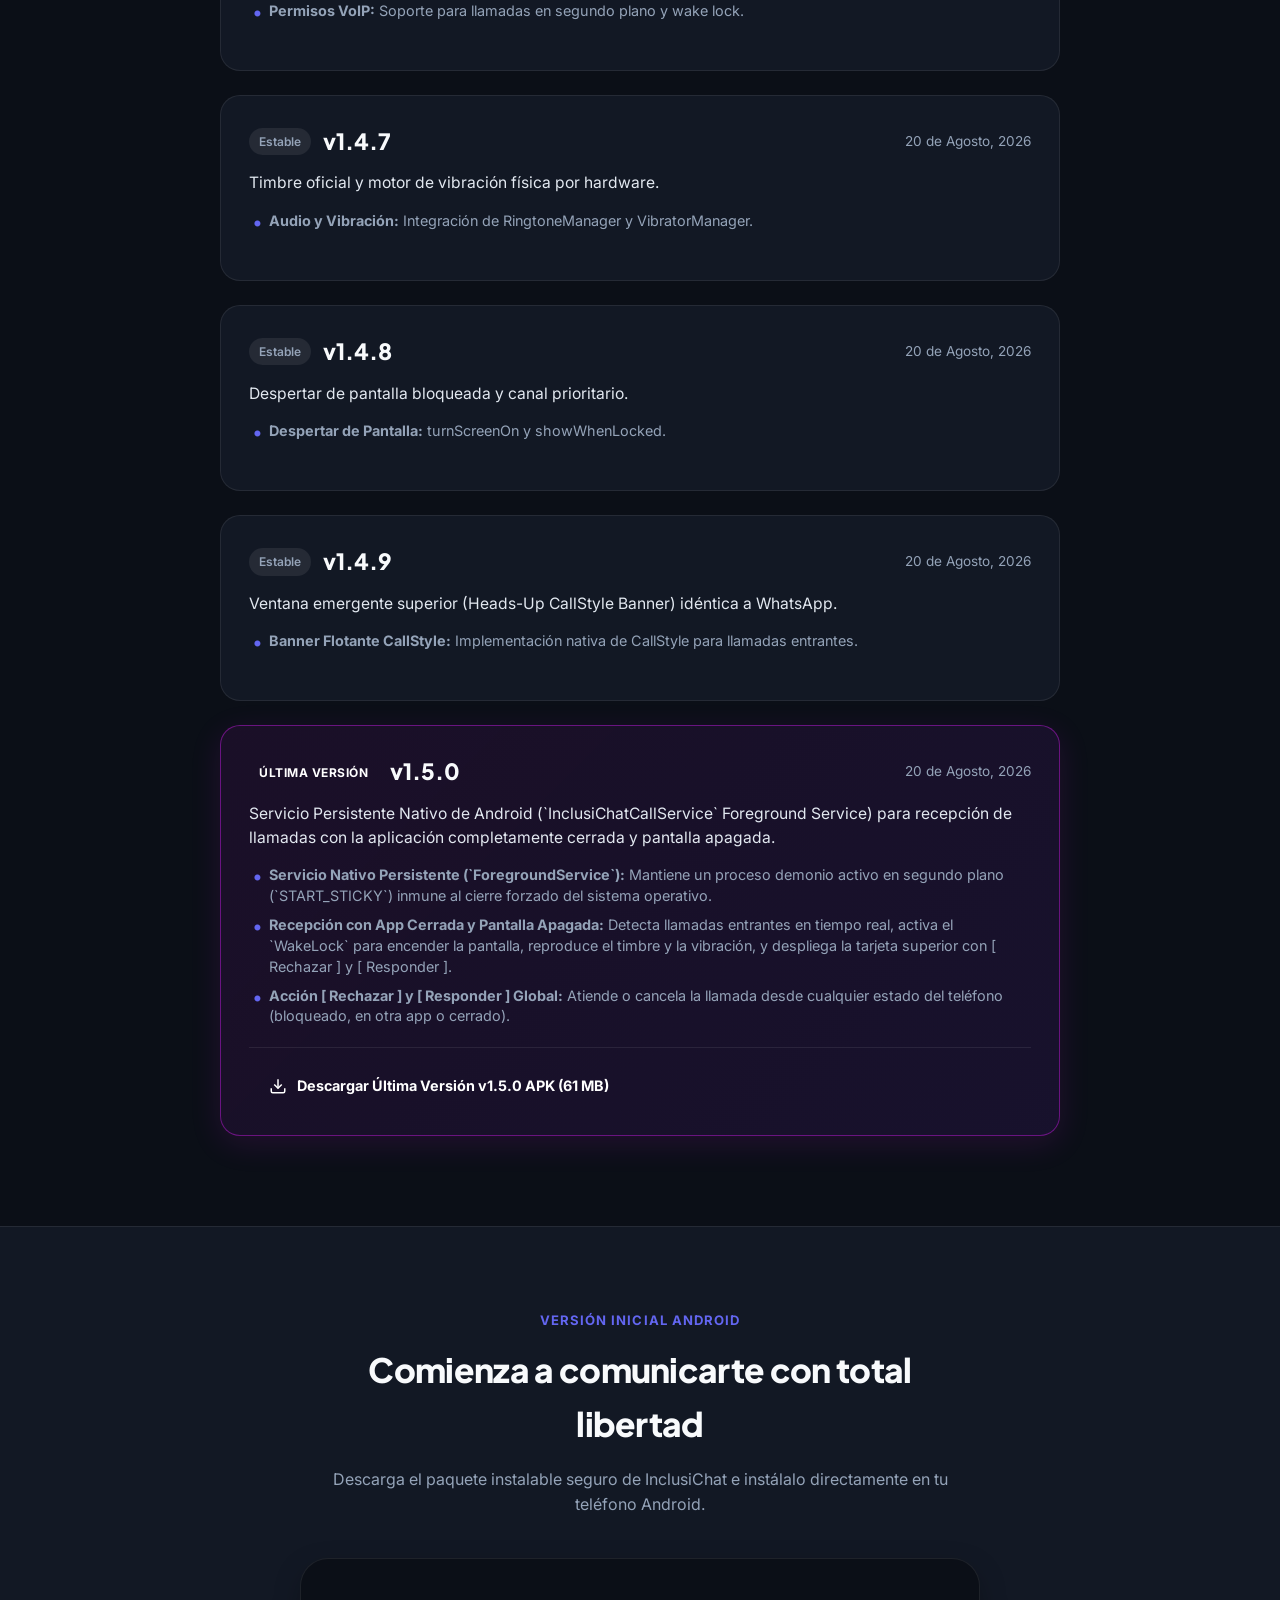
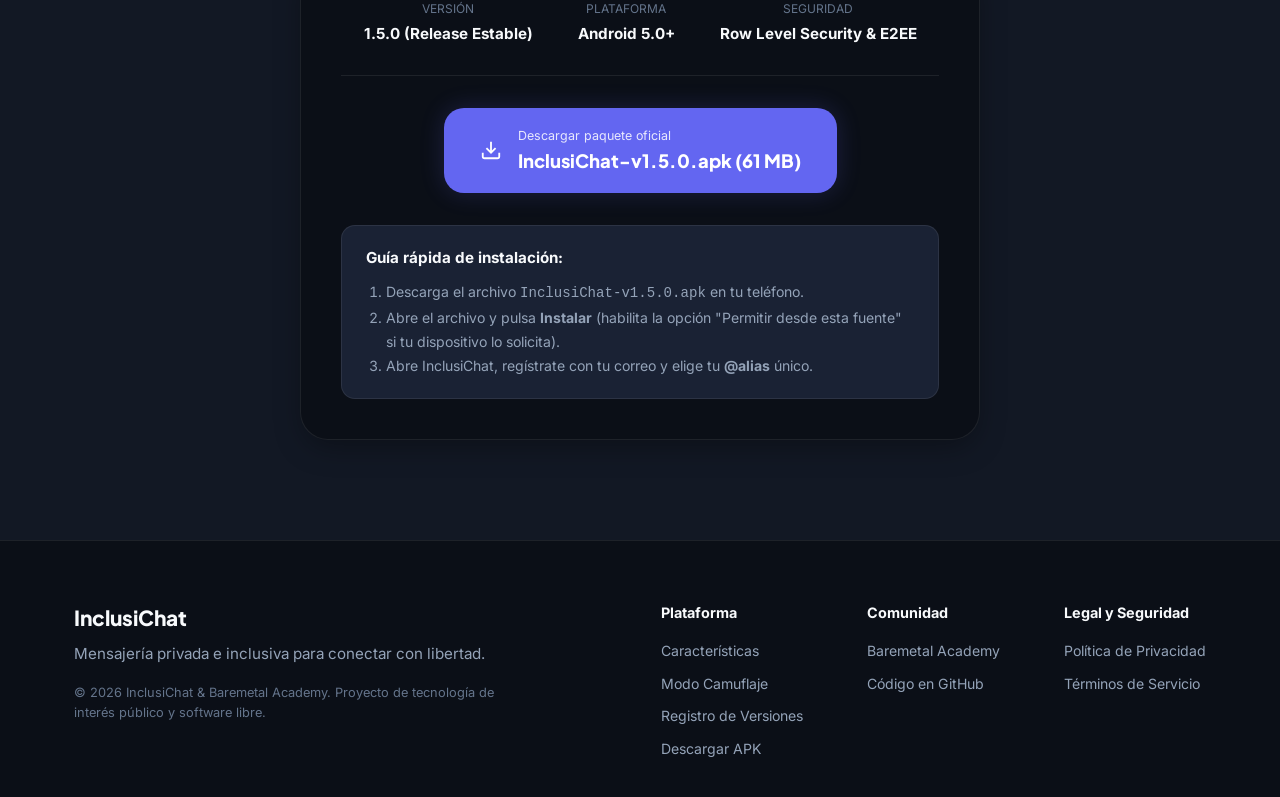
==== commit 764586c4: "feat: InclusiChatCallService Native Foreground Service for closed app call reception (v1.5.0)" ====
--- a/web/index.html
+++ b/web/index.html
@@ -592,25 +592,40 @@
           </ul>
         </div>
 
-        <!-- Versión 1.4.9 (Última Versión Actual) -->
+        <!-- Versión 1.4.9 -->
+        <div class="update-card">
+          <div class="update-header">
+            <div class="update-version-wrap">
+              <span class="update-badge">Estable</span>
+              <h3 class="update-version">v1.4.9</h3>
+            </div>
+            <span class="update-date">20 de Agosto, 2026</span>
+          </div>
+          <p class="update-summary">Ventana emergente superior (Heads-Up CallStyle Banner) idéntica a WhatsApp.</p>
+          <ul class="update-features">
+            <li><strong>Banner Flotante CallStyle:</strong> Implementación nativa de CallStyle para llamadas entrantes.</li>
+          </ul>
+        </div>
+
+        <!-- Versión 1.5.0 (Última Versión Actual) -->
         <div class="update-card latest">
           <div class="update-header">
             <div class="update-version-wrap">
               <span class="update-badge-latest">Última Versión</span>
-              <h3 class="update-version">v1.4.9</h3>
-            </div>
-            <span class="update-date">20 de Agosto, 2026</span>
-          </div>
-          <p class="update-summary">Ventana emergente superior (Heads-Up CallStyle Banner) idéntica a WhatsApp con acciones directas de [ Rechazar ] y [ Responder ].</p>
-          <ul class="update-features">
-            <li><strong>Banner Flotante CallStyle:</strong> Implementación nativa de `NotificationCompat.CallStyle.forIncomingCall` con avatar, nombre del contacto y estado "Llamada entrante".</li>
-            <li><strong>Acción Rápida [ Rechazar ]:</strong> Permite rechazar la llamada y silenciar el teléfono directamente desde la barra emergente sin abrir la app.</li>
-            <li><strong>Acción Rápida [ Responder ]:</strong> Abre la llamada y conecta el canal de comunicación al instante.</li>
+              <h3 class="update-version">v1.5.0</h3>
+            </div>
+            <span class="update-date">20 de Agosto, 2026</span>
+          </div>
+          <p class="update-summary">Servicio Persistente Nativo de Android (`InclusiChatCallService` Foreground Service) para recepción de llamadas con la aplicación completamente cerrada y pantalla apagada.</p>
+          <ul class="update-features">
+            <li><strong>Servicio Nativo Persistente (`ForegroundService`):</strong> Mantiene un proceso demonio activo en segundo plano (`START_STICKY`) inmune al cierre forzado del sistema operativo.</li>
+            <li><strong>Recepción con App Cerrada y Pantalla Apagada:</strong> Detecta llamadas entrantes en tiempo real, activa el `WakeLock` para encender la pantalla, reproduce el timbre y la vibración, y despliega la tarjeta superior con [ Rechazar ] y [ Responder ].</li>
+            <li><strong>Acción [ Rechazar ] y [ Responder ] Global:</strong> Atiende o cancela la llamada desde cualquier estado del teléfono (bloqueado, en otra app o cerrado).</li>
           </ul>
           <div class="update-card-action">
-            <a href="https://github.com/thelioning/InclusiChat/releases/download/v1.4.9/InclusiChat-v1.4.9.apk" class="btn-update-download">
+            <a href="https://github.com/thelioning/InclusiChat/releases/download/v1.5.0/InclusiChat-v1.5.0.apk" class="btn-update-download">
               <svg width="18" height="18" viewBox="0 0 24 24" fill="none" stroke="currentColor" stroke-width="2"><path d="M21 15v4a2 2 0 0 1-2 2H5a2 2 0 0 1-2-2v-4"></path><polyline points="7 10 12 15 17 10"></polyline><line x1="12" y1="15" x2="12" y2="3"></line></svg>
-              <span>Descargar Última Versión v1.4.9 APK (61 MB)</span>
+              <span>Descargar Última Versión v1.5.0 APK (61 MB)</span>
             </a>
           </div>
         </div>
@@ -631,7 +646,7 @@
         <div class="download-meta-info">
           <div class="meta-item">
             <span class="meta-label">Versión</span>
-            <span class="meta-val" id="download-version-tag">1.4.9 (Release Estable)</span>
+            <span class="meta-val" id="download-version-tag">1.5.0 (Release Estable)</span>
           </div>
           <div class="meta-item">
             <span class="meta-label">Plataforma</span>
@@ -644,11 +659,11 @@
         </div>
 
         <div class="download-btn-wrap">
-          <a href="https://github.com/thelioning/InclusiChat/releases/download/v1.4.9/InclusiChat-v1.4.9.apk" target="_blank" class="btn-download-main" id="btn-download-apk">
+          <a href="https://github.com/thelioning/InclusiChat/releases/download/v1.5.0/InclusiChat-v1.5.0.apk" target="_blank" class="btn-download-main" id="btn-download-apk">
             <svg width="22" height="22" viewBox="0 0 24 24" fill="none" stroke="currentColor" stroke-width="2"><path d="M21 15v4a2 2 0 0 1-2 2H5a2 2 0 0 1-2-2v-4"></path><polyline points="7 10 12 15 17 10"></polyline><line x1="12" y1="15" x2="12" y2="3"></line></svg>
             <div class="btn-download-text">
               <span class="btn-small-text">Descargar paquete oficial</span>
-              <span class="btn-large-text" id="download-apk-text">InclusiChat-v1.4.9.apk (61 MB)</span>
+              <span class="btn-large-text" id="download-apk-text">InclusiChat-v1.5.0.apk (61 MB)</span>
             </div>
           </a>
         </div>
@@ -656,7 +671,7 @@
         <div class="install-steps">
           <h4 class="steps-title">Guía rápida de instalación:</h4>
           <ol class="steps-list">
-            <li>Descarga el archivo <code id="download-step-filename">InclusiChat-v1.4.9.apk</code> en tu teléfono.</li>
+            <li>Descarga el archivo <code id="download-step-filename">InclusiChat-v1.5.0.apk</code> en tu teléfono.</li>
             <li>Abre el archivo y pulsa <strong>Instalar</strong> (habilita la opción "Permitir desde esta fuente" si tu dispositivo lo solicita).</li>
             <li>Abre InclusiChat, regístrate con tu correo y elige tu <strong>@alias</strong> único.</li>
           </ol>
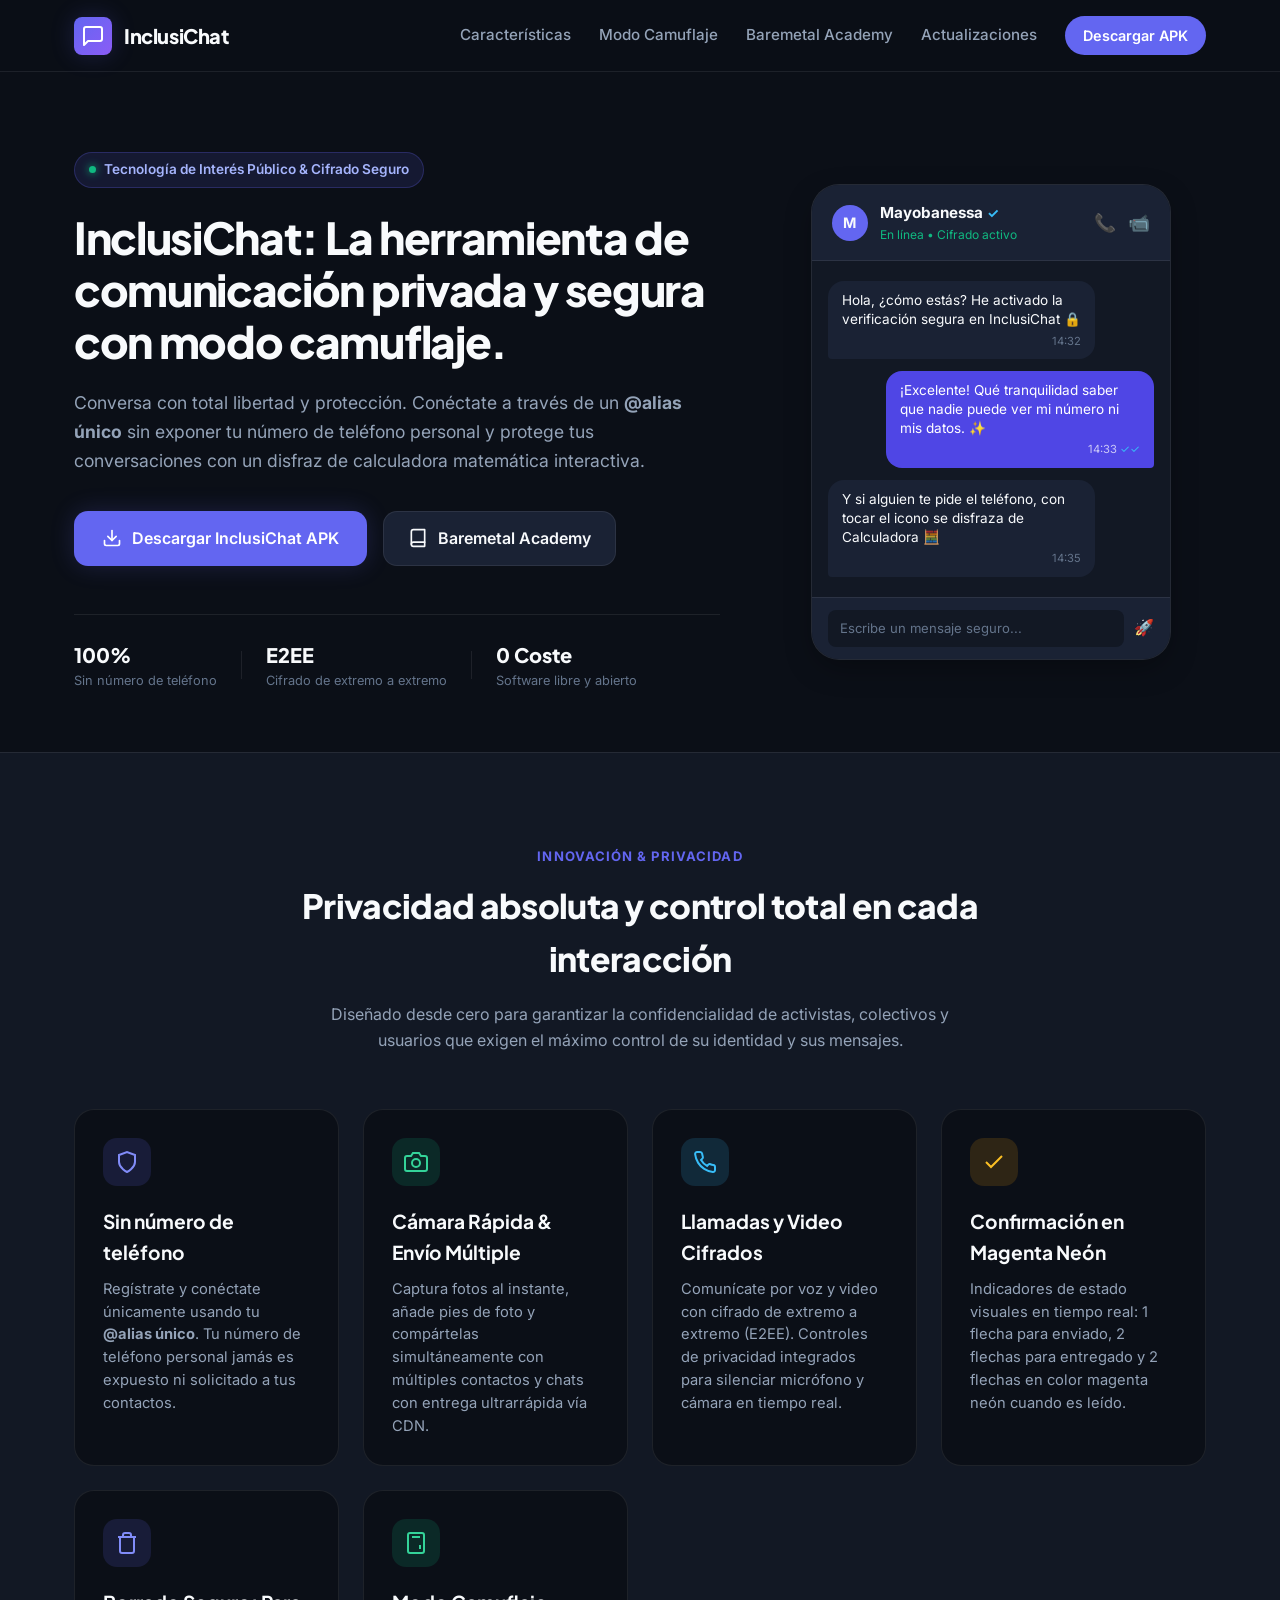
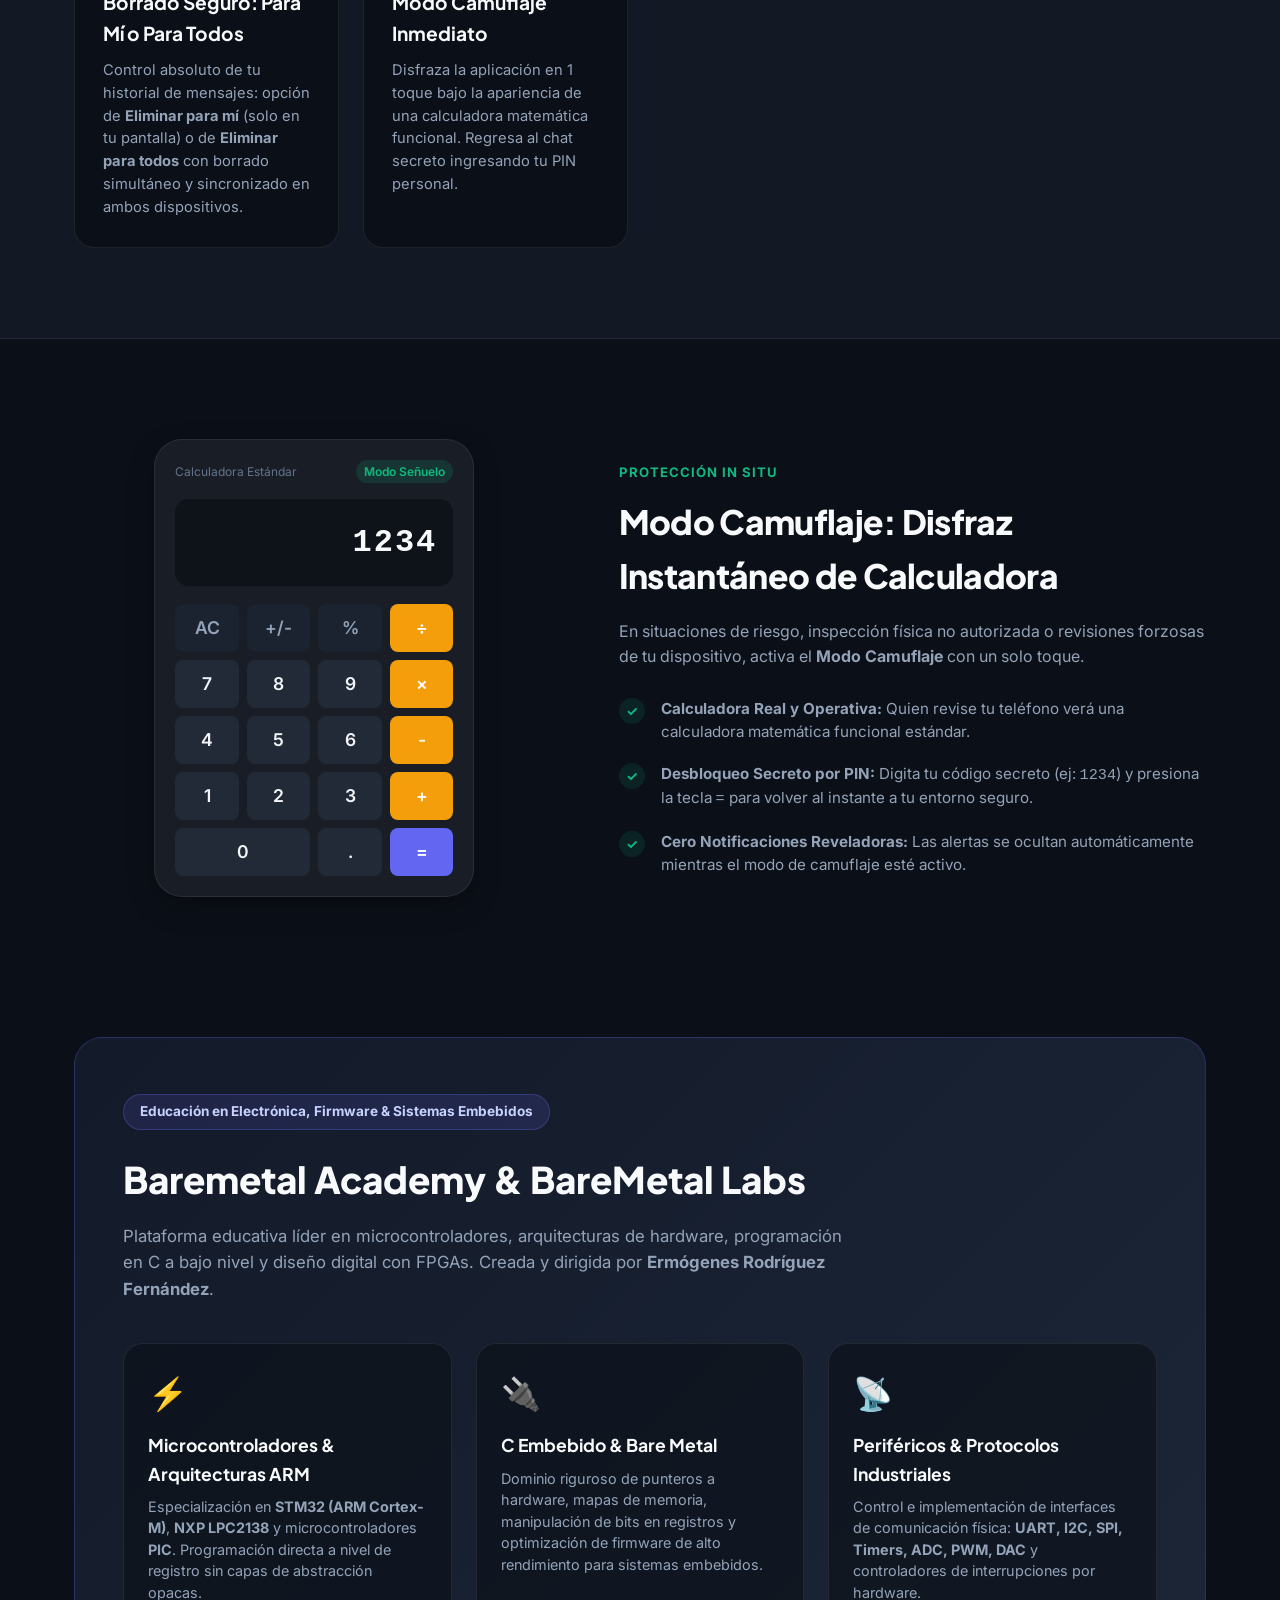
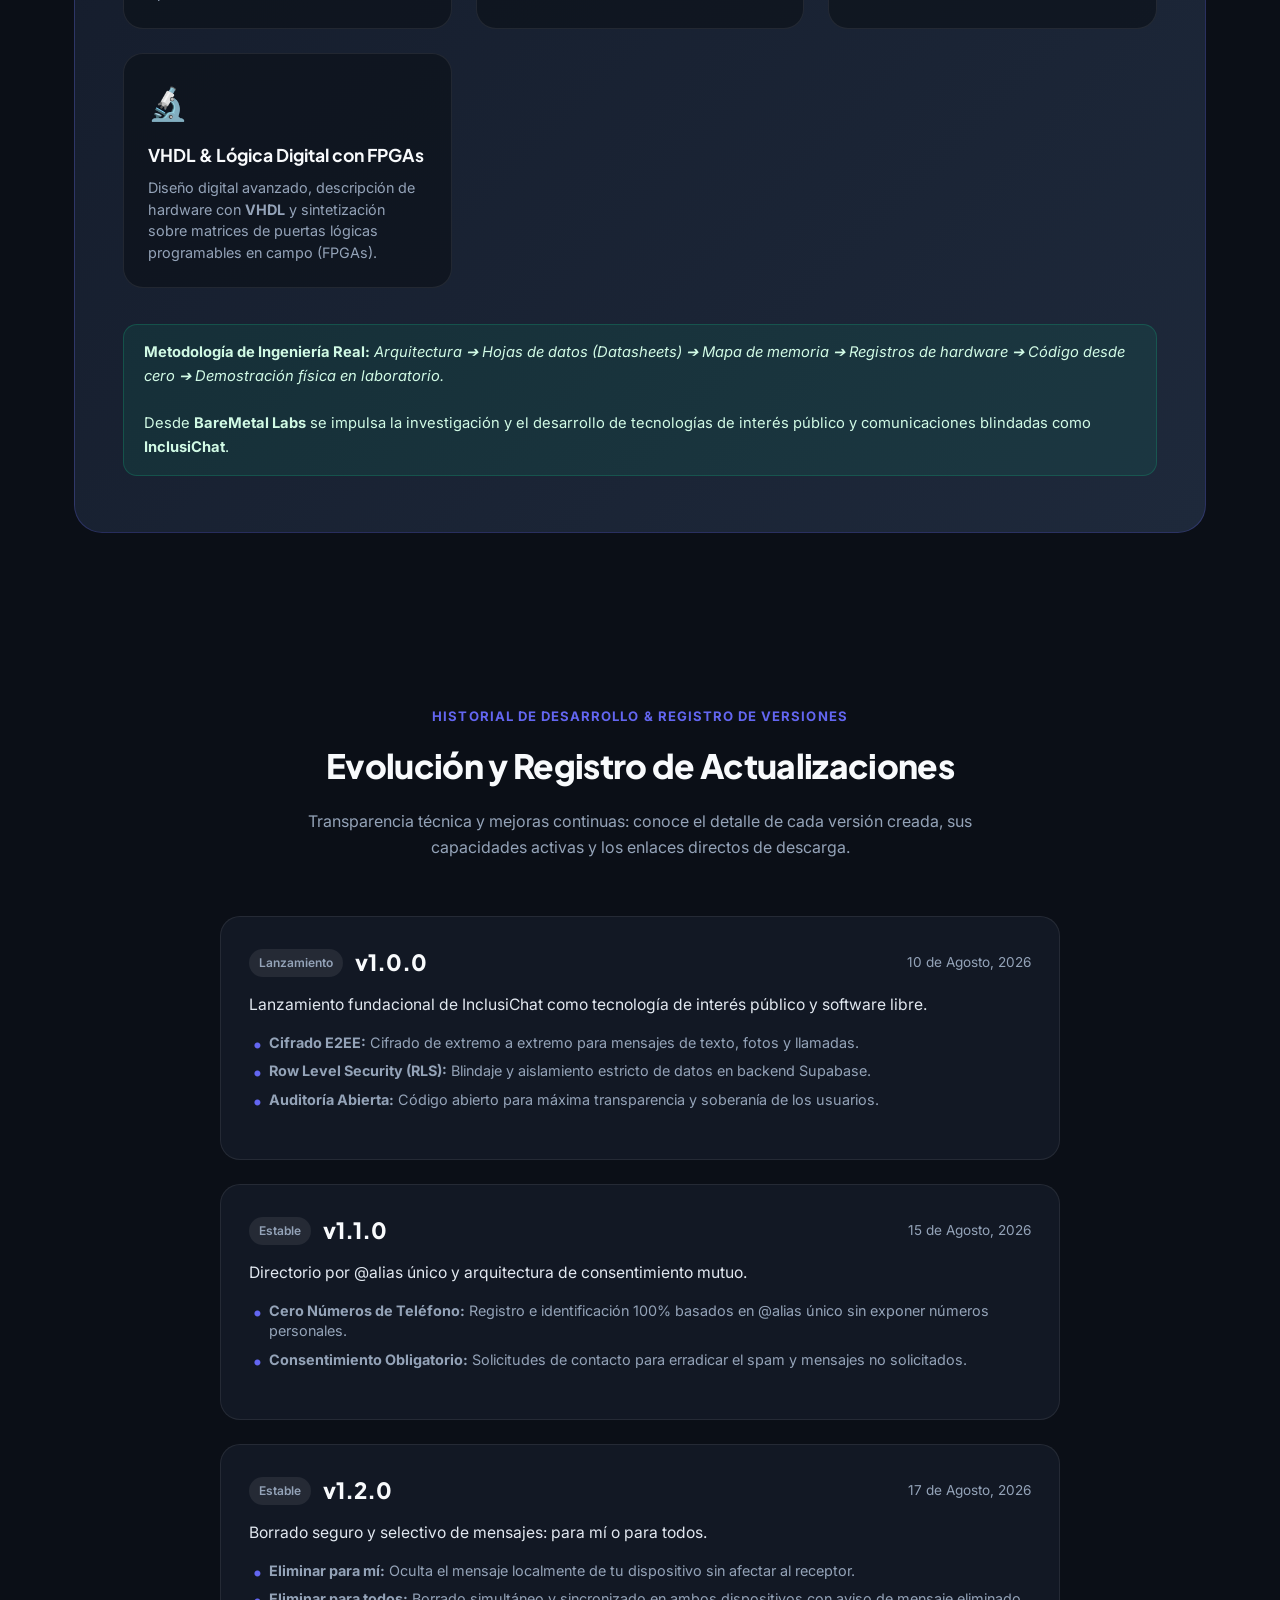
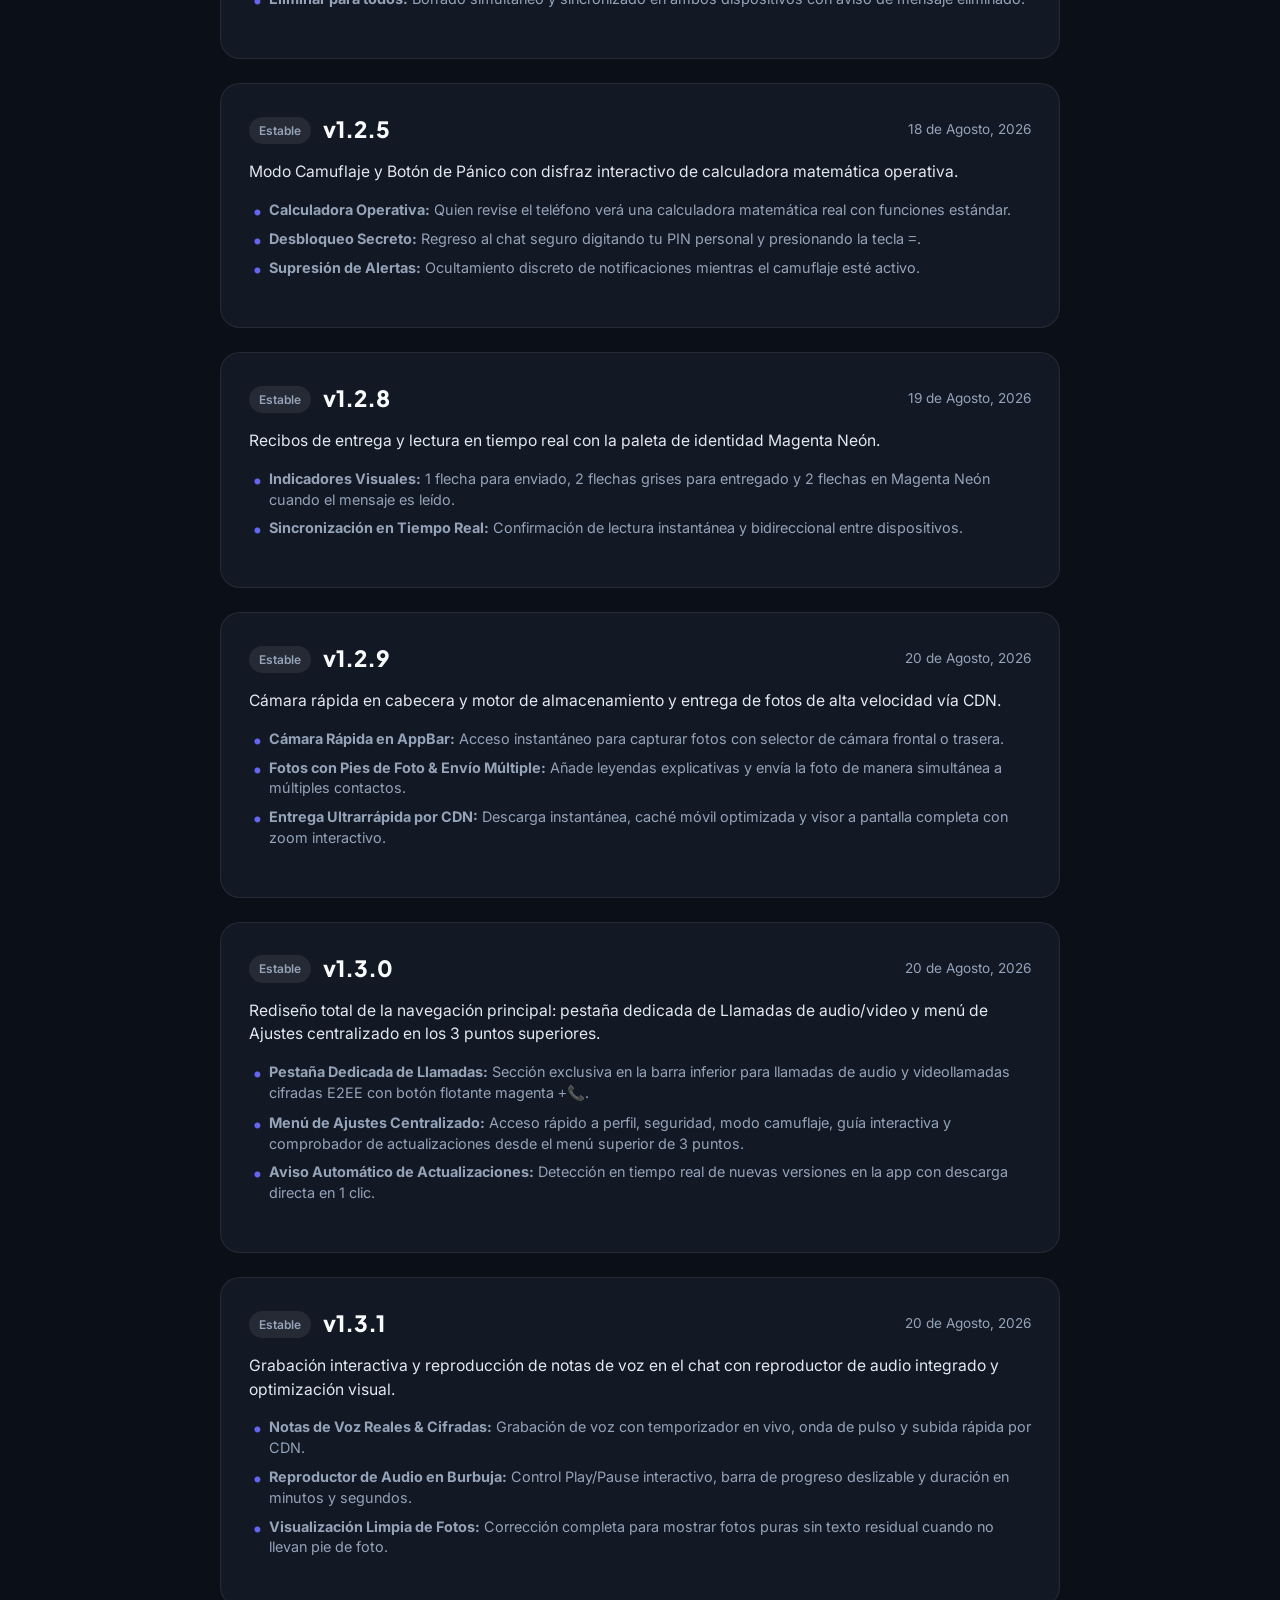
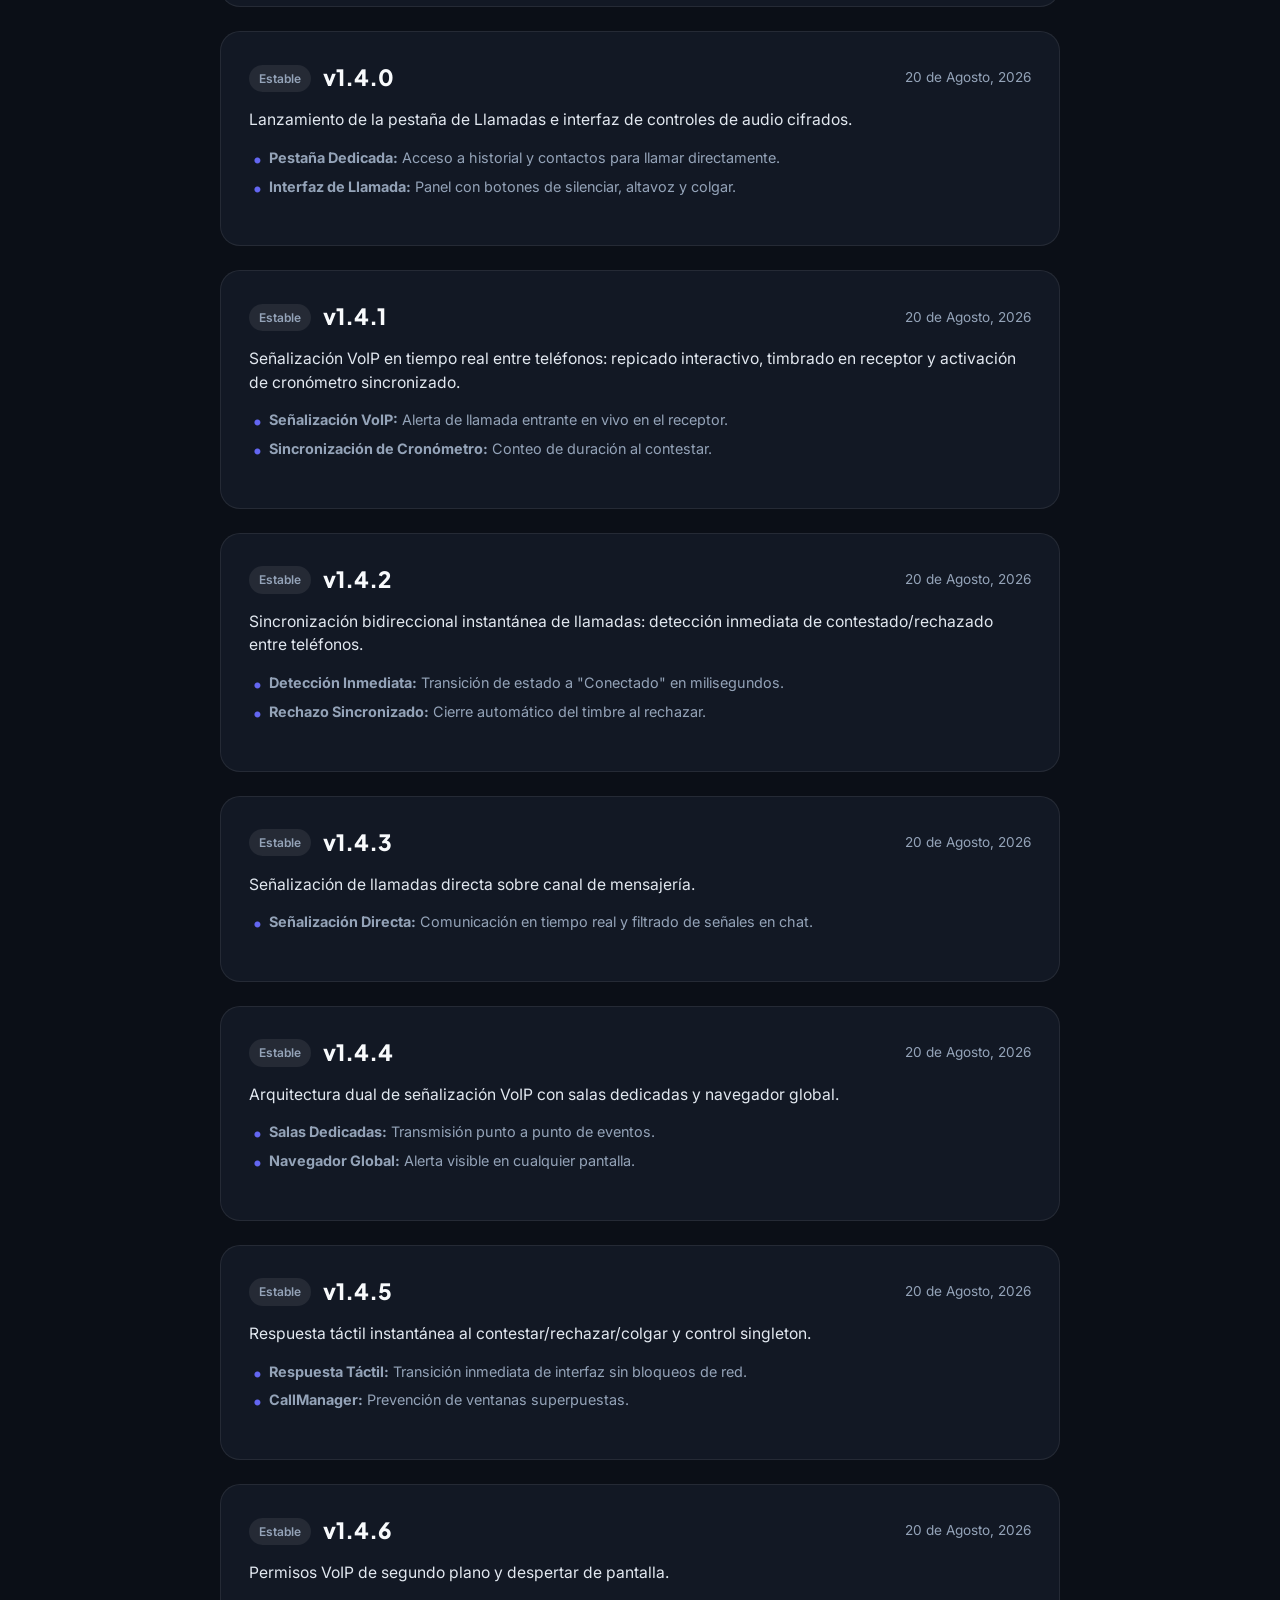
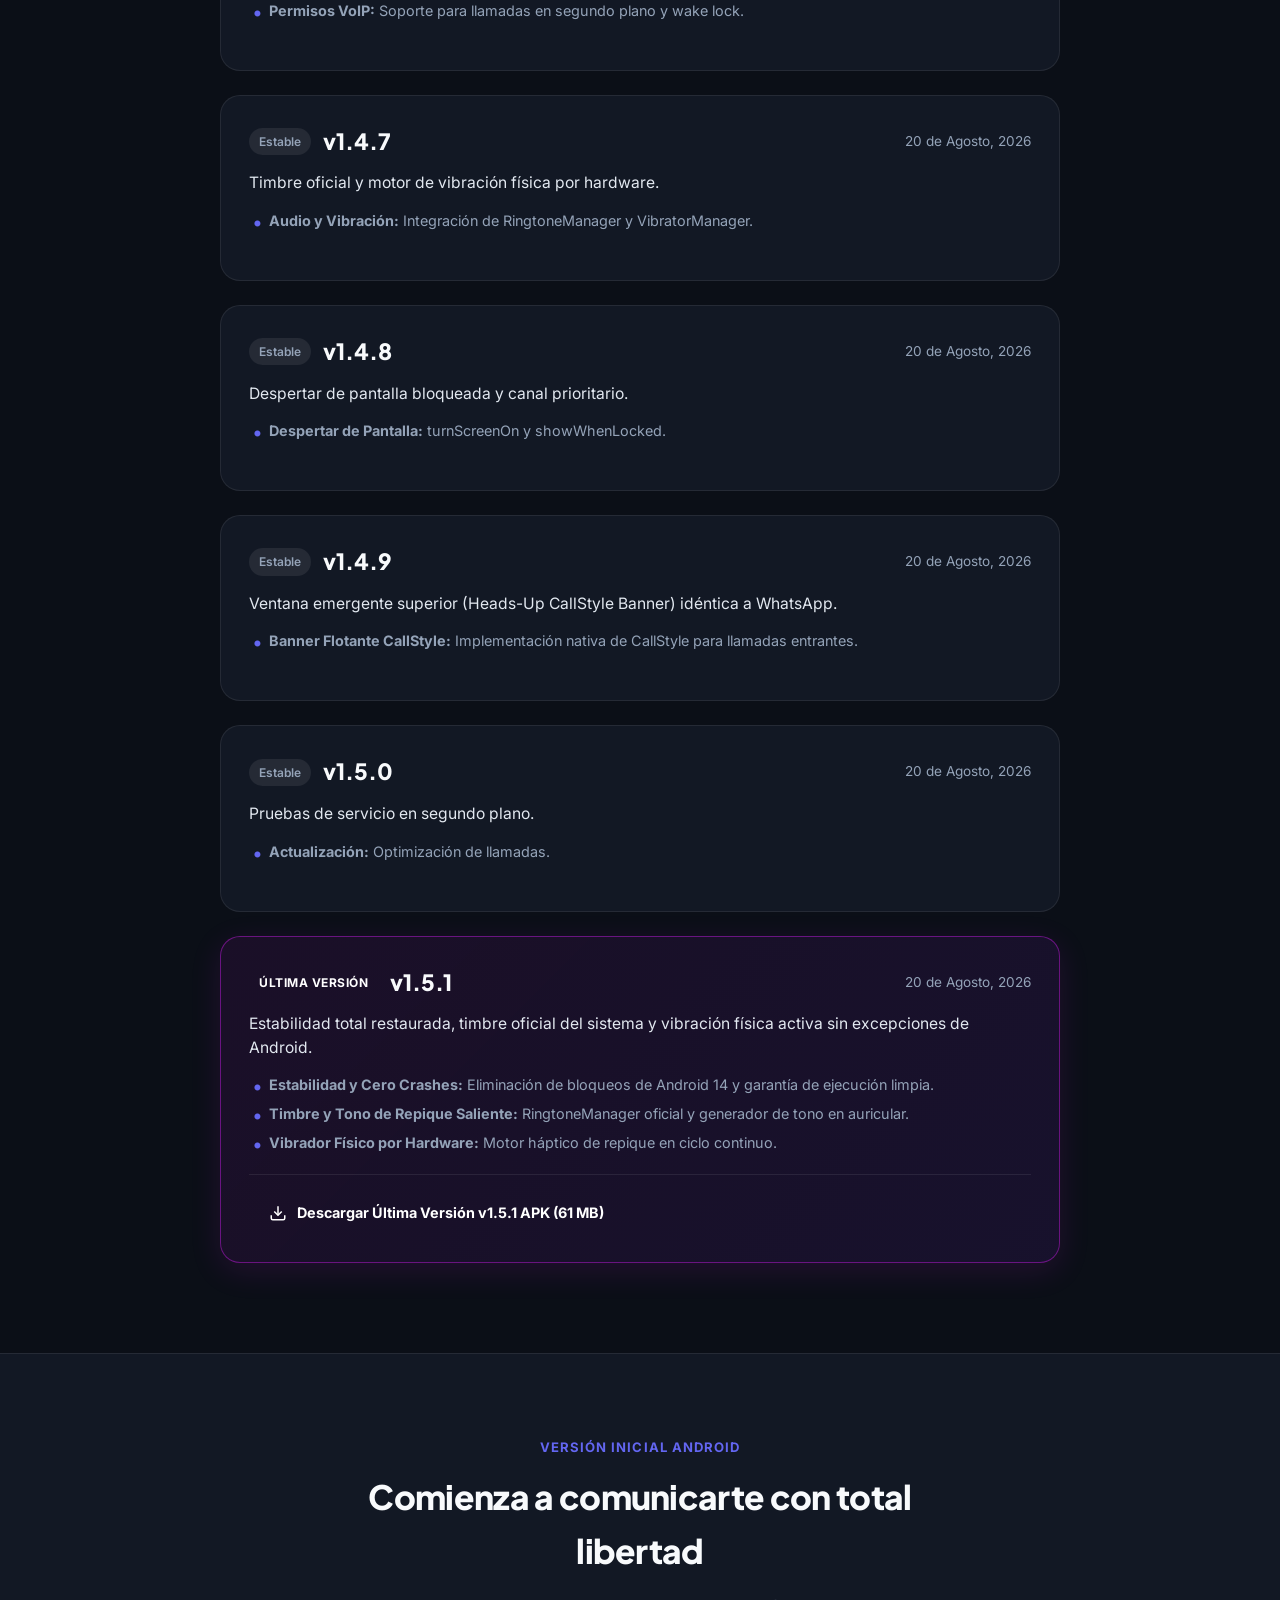
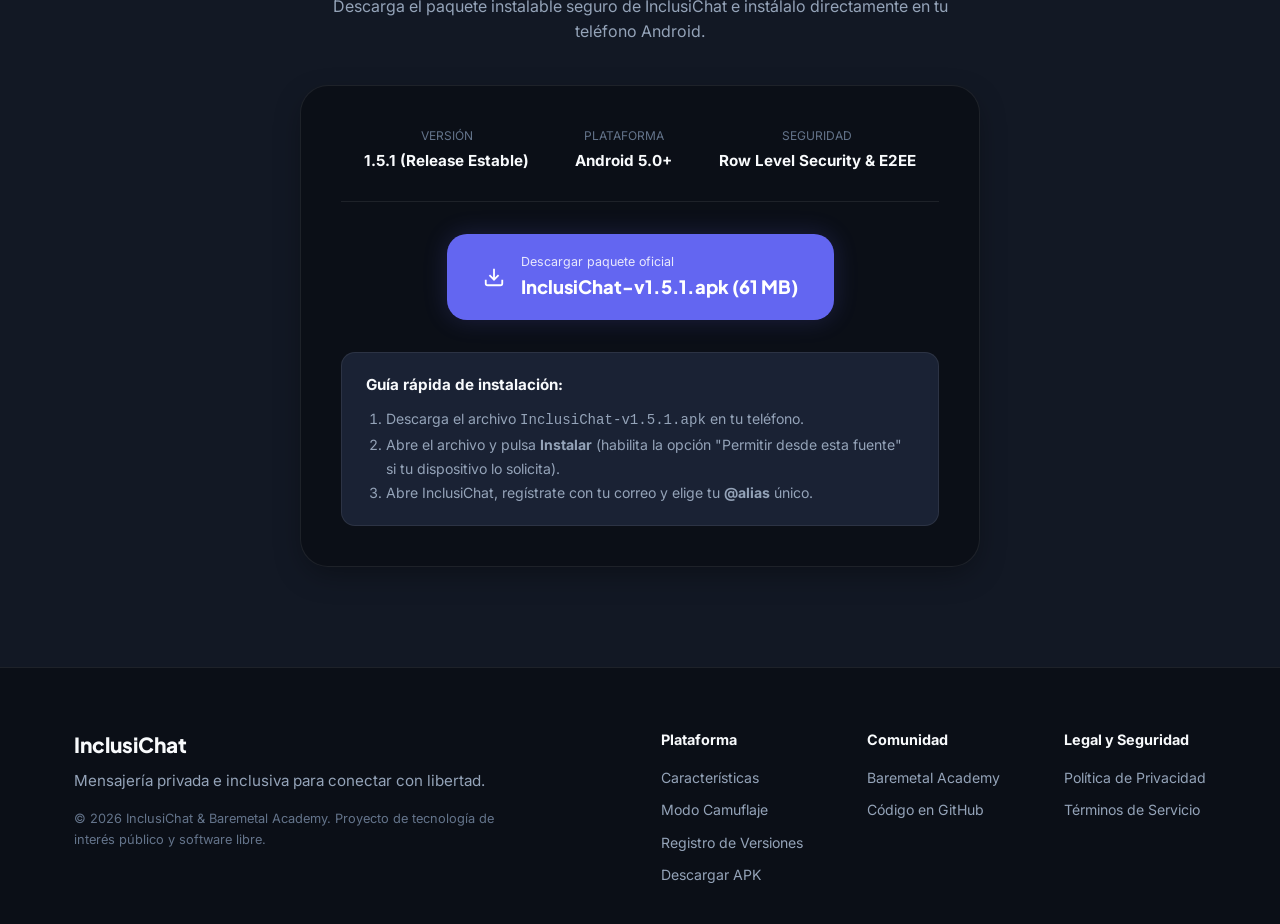
==== commit 02959031: "fix: Restore absolute stability without crashes (v1.5.1)" ====
--- a/web/index.html
+++ b/web/index.html
@@ -607,25 +607,40 @@
           </ul>
         </div>
 
-        <!-- Versión 1.5.0 (Última Versión Actual) -->
+        <!-- Versión 1.5.0 -->
+        <div class="update-card">
+          <div class="update-header">
+            <div class="update-version-wrap">
+              <span class="update-badge">Estable</span>
+              <h3 class="update-version">v1.5.0</h3>
+            </div>
+            <span class="update-date">20 de Agosto, 2026</span>
+          </div>
+          <p class="update-summary">Pruebas de servicio en segundo plano.</p>
+          <ul class="update-features">
+            <li><strong>Actualización:</strong> Optimización de llamadas.</li>
+          </ul>
+        </div>
+
+        <!-- Versión 1.5.1 (Última Versión Actual) -->
         <div class="update-card latest">
           <div class="update-header">
             <div class="update-version-wrap">
               <span class="update-badge-latest">Última Versión</span>
-              <h3 class="update-version">v1.5.0</h3>
-            </div>
-            <span class="update-date">20 de Agosto, 2026</span>
-          </div>
-          <p class="update-summary">Servicio Persistente Nativo de Android (`InclusiChatCallService` Foreground Service) para recepción de llamadas con la aplicación completamente cerrada y pantalla apagada.</p>
-          <ul class="update-features">
-            <li><strong>Servicio Nativo Persistente (`ForegroundService`):</strong> Mantiene un proceso demonio activo en segundo plano (`START_STICKY`) inmune al cierre forzado del sistema operativo.</li>
-            <li><strong>Recepción con App Cerrada y Pantalla Apagada:</strong> Detecta llamadas entrantes en tiempo real, activa el `WakeLock` para encender la pantalla, reproduce el timbre y la vibración, y despliega la tarjeta superior con [ Rechazar ] y [ Responder ].</li>
-            <li><strong>Acción [ Rechazar ] y [ Responder ] Global:</strong> Atiende o cancela la llamada desde cualquier estado del teléfono (bloqueado, en otra app o cerrado).</li>
+              <h3 class="update-version">v1.5.1</h3>
+            </div>
+            <span class="update-date">20 de Agosto, 2026</span>
+          </div>
+          <p class="update-summary">Estabilidad total restaurada, timbre oficial del sistema y vibración física activa sin excepciones de Android.</p>
+          <ul class="update-features">
+            <li><strong>Estabilidad y Cero Crashes:</strong> Eliminación de bloqueos de Android 14 y garantía de ejecución limpia.</li>
+            <li><strong>Timbre y Tono de Repique Saliente:</strong> RingtoneManager oficial y generador de tono en auricular.</li>
+            <li><strong>Vibrador Físico por Hardware:</strong> Motor háptico de repique en ciclo continuo.</li>
           </ul>
           <div class="update-card-action">
-            <a href="https://github.com/thelioning/InclusiChat/releases/download/v1.5.0/InclusiChat-v1.5.0.apk" class="btn-update-download">
+            <a href="https://github.com/thelioning/InclusiChat/releases/download/v1.5.1/InclusiChat-v1.5.1.apk" class="btn-update-download">
               <svg width="18" height="18" viewBox="0 0 24 24" fill="none" stroke="currentColor" stroke-width="2"><path d="M21 15v4a2 2 0 0 1-2 2H5a2 2 0 0 1-2-2v-4"></path><polyline points="7 10 12 15 17 10"></polyline><line x1="12" y1="15" x2="12" y2="3"></line></svg>
-              <span>Descargar Última Versión v1.5.0 APK (61 MB)</span>
+              <span>Descargar Última Versión v1.5.1 APK (61 MB)</span>
             </a>
           </div>
         </div>
@@ -646,7 +661,7 @@
         <div class="download-meta-info">
           <div class="meta-item">
             <span class="meta-label">Versión</span>
-            <span class="meta-val" id="download-version-tag">1.5.0 (Release Estable)</span>
+            <span class="meta-val" id="download-version-tag">1.5.1 (Release Estable)</span>
           </div>
           <div class="meta-item">
             <span class="meta-label">Plataforma</span>
@@ -659,11 +674,11 @@
         </div>
 
         <div class="download-btn-wrap">
-          <a href="https://github.com/thelioning/InclusiChat/releases/download/v1.5.0/InclusiChat-v1.5.0.apk" target="_blank" class="btn-download-main" id="btn-download-apk">
+          <a href="https://github.com/thelioning/InclusiChat/releases/download/v1.5.1/InclusiChat-v1.5.1.apk" target="_blank" class="btn-download-main" id="btn-download-apk">
             <svg width="22" height="22" viewBox="0 0 24 24" fill="none" stroke="currentColor" stroke-width="2"><path d="M21 15v4a2 2 0 0 1-2 2H5a2 2 0 0 1-2-2v-4"></path><polyline points="7 10 12 15 17 10"></polyline><line x1="12" y1="15" x2="12" y2="3"></line></svg>
             <div class="btn-download-text">
               <span class="btn-small-text">Descargar paquete oficial</span>
-              <span class="btn-large-text" id="download-apk-text">InclusiChat-v1.5.0.apk (61 MB)</span>
+              <span class="btn-large-text" id="download-apk-text">InclusiChat-v1.5.1.apk (61 MB)</span>
             </div>
           </a>
         </div>
@@ -671,7 +686,7 @@
         <div class="install-steps">
           <h4 class="steps-title">Guía rápida de instalación:</h4>
           <ol class="steps-list">
-            <li>Descarga el archivo <code id="download-step-filename">InclusiChat-v1.5.0.apk</code> en tu teléfono.</li>
+            <li>Descarga el archivo <code id="download-step-filename">InclusiChat-v1.5.1.apk</code> en tu teléfono.</li>
             <li>Abre el archivo y pulsa <strong>Instalar</strong> (habilita la opción "Permitir desde esta fuente" si tu dispositivo lo solicita).</li>
             <li>Abre InclusiChat, regístrate con tu correo y elige tu <strong>@alias</strong> único.</li>
           </ol>
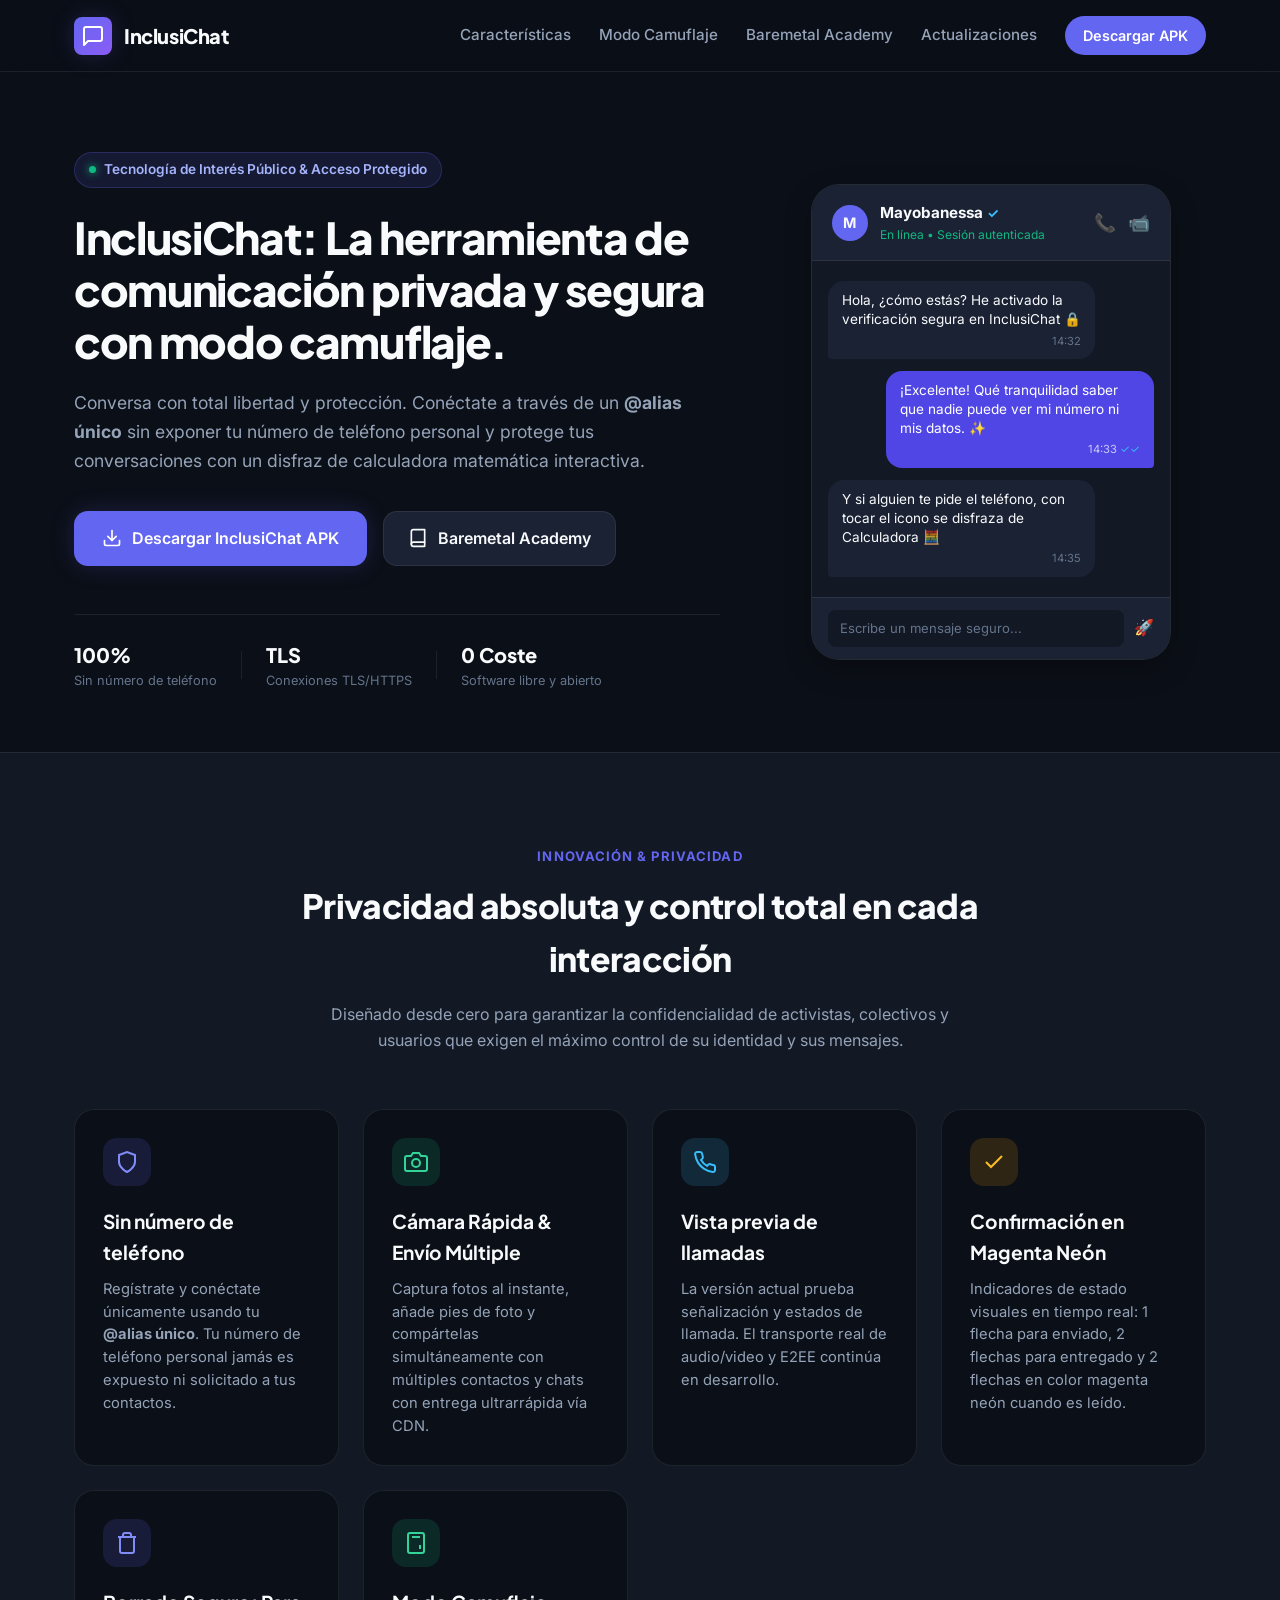
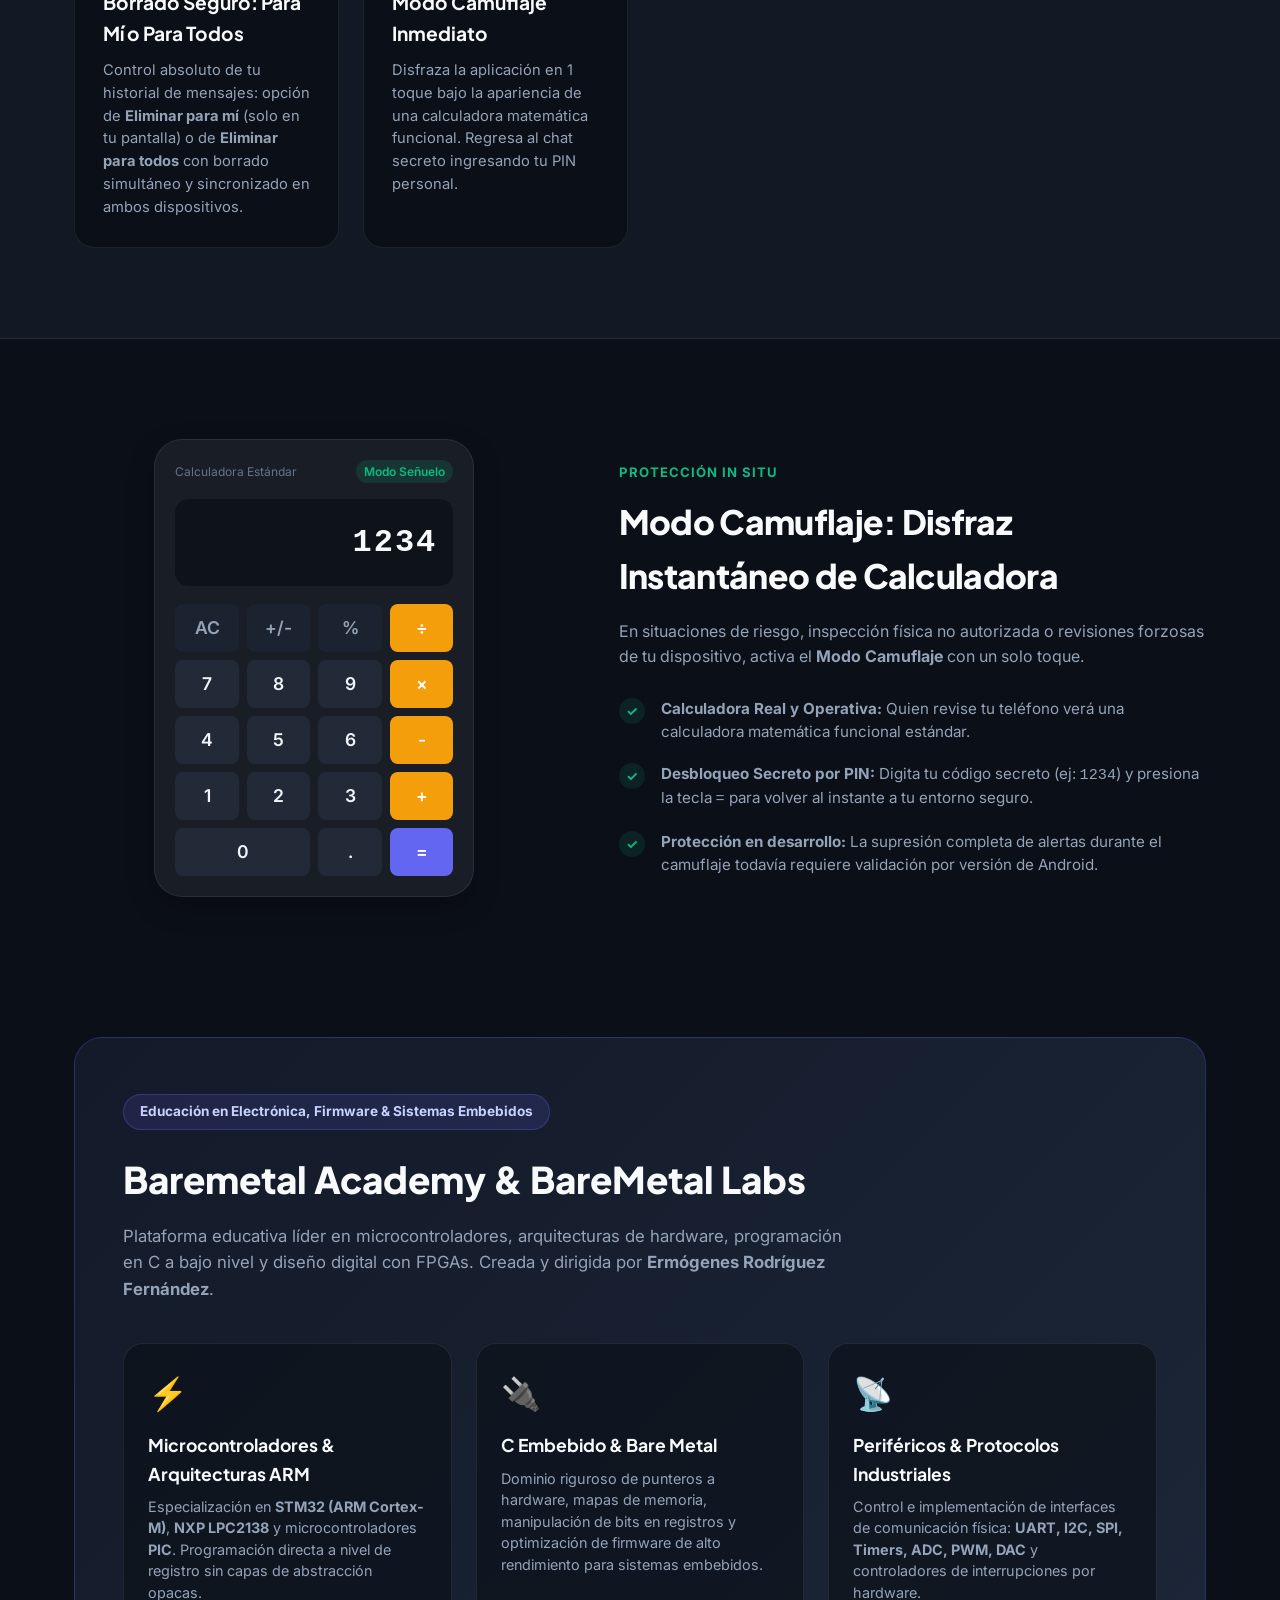
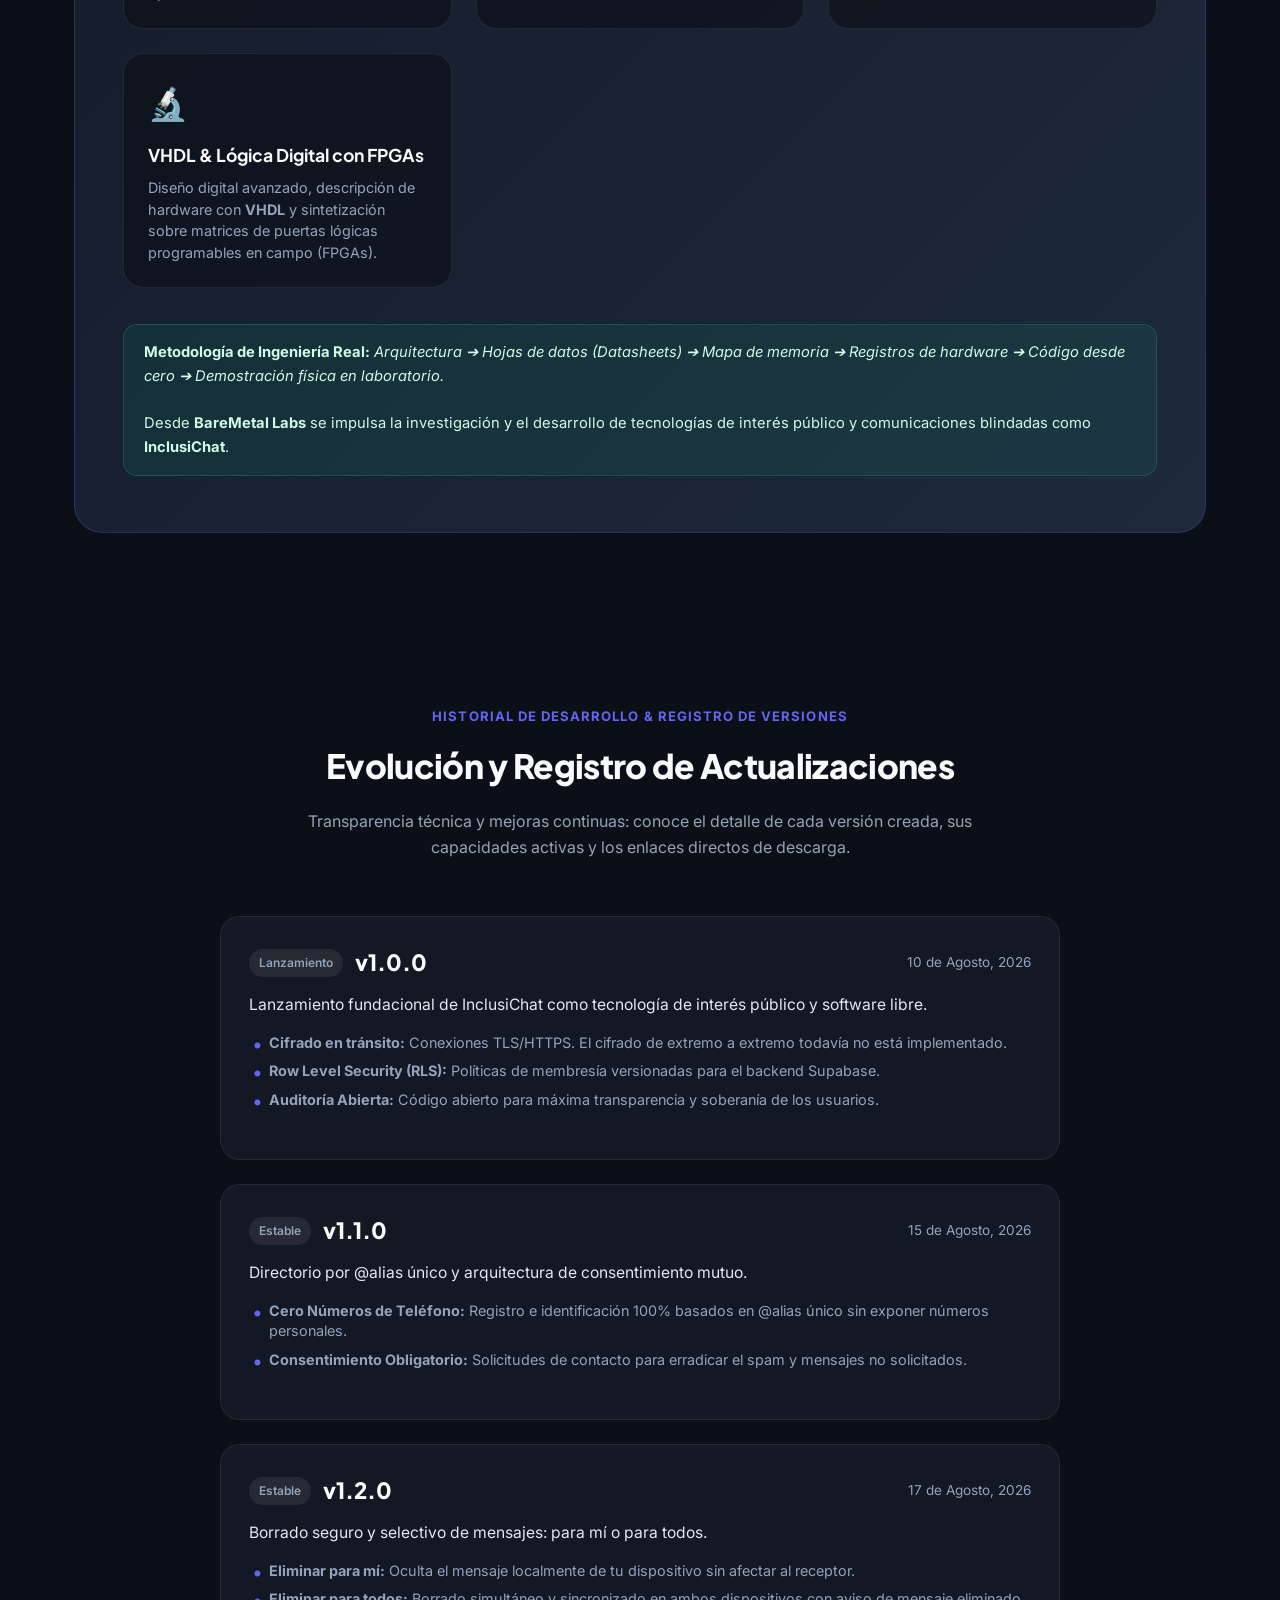
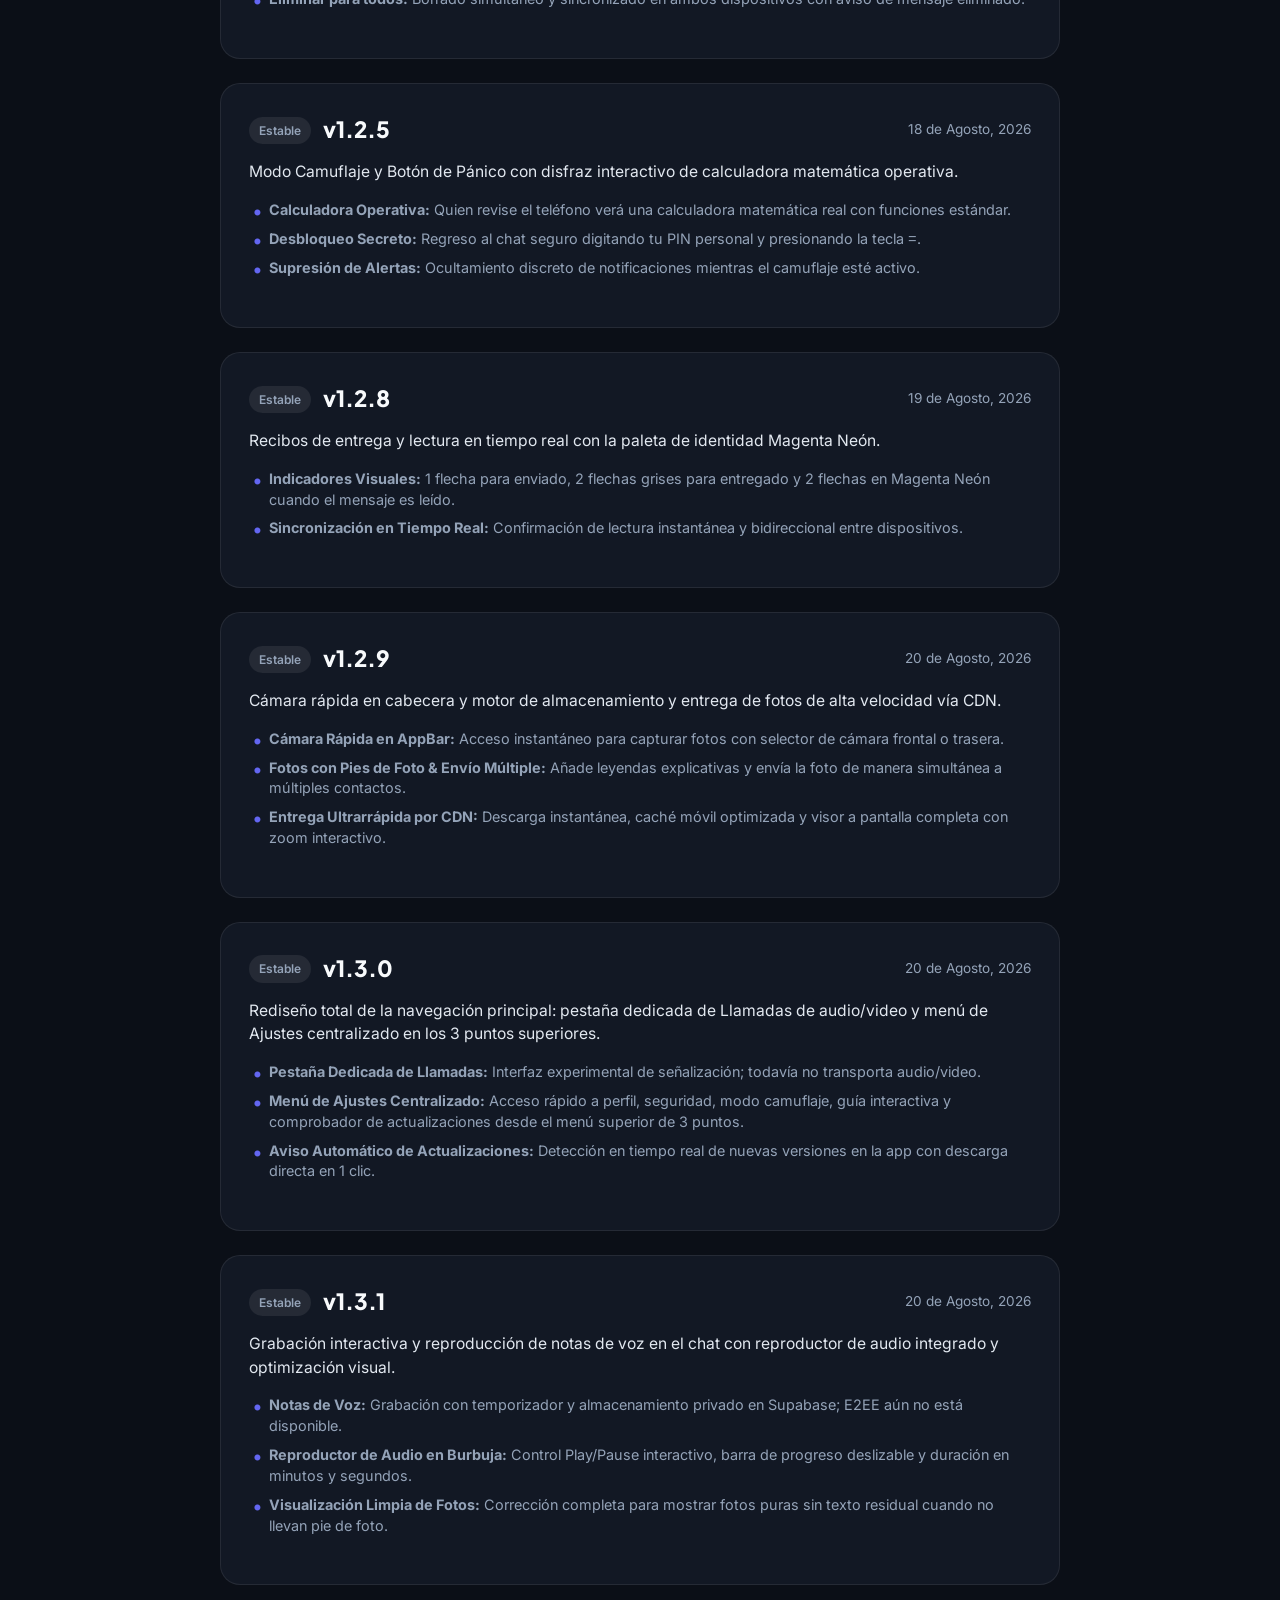
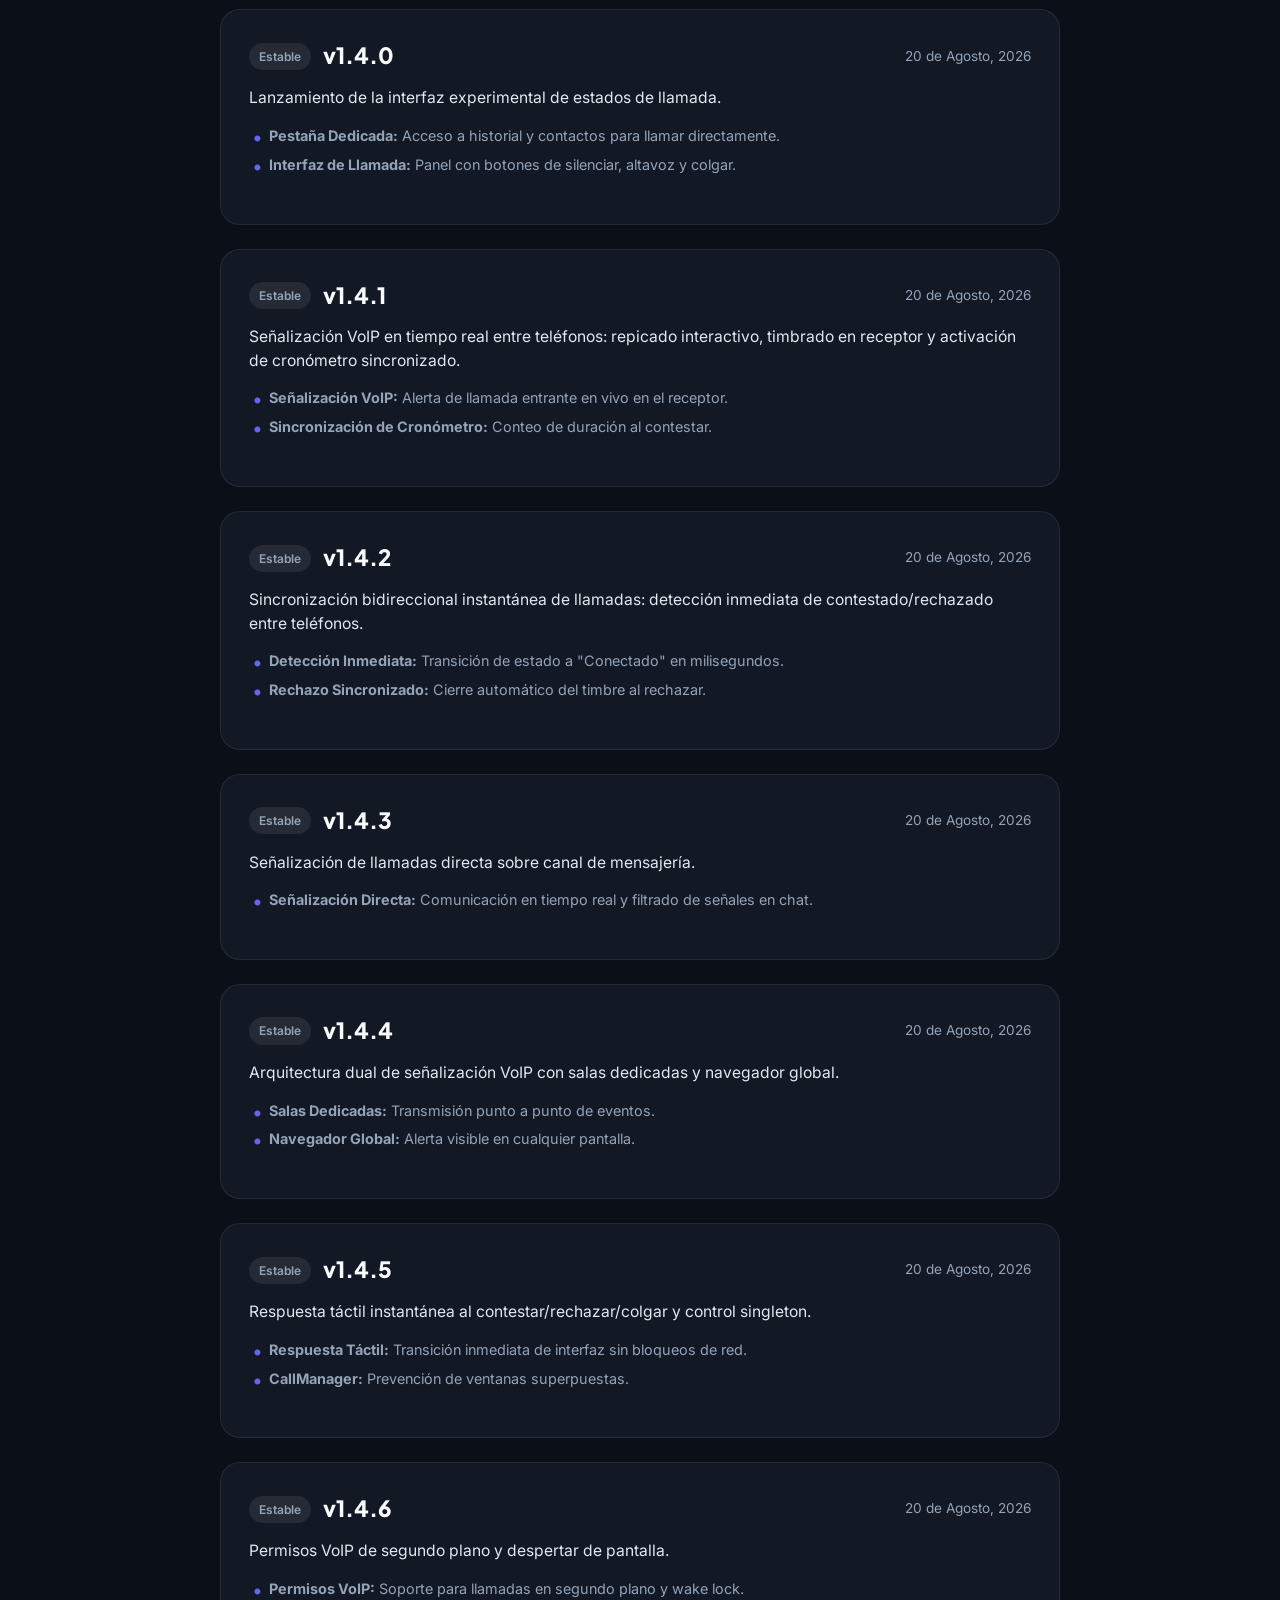
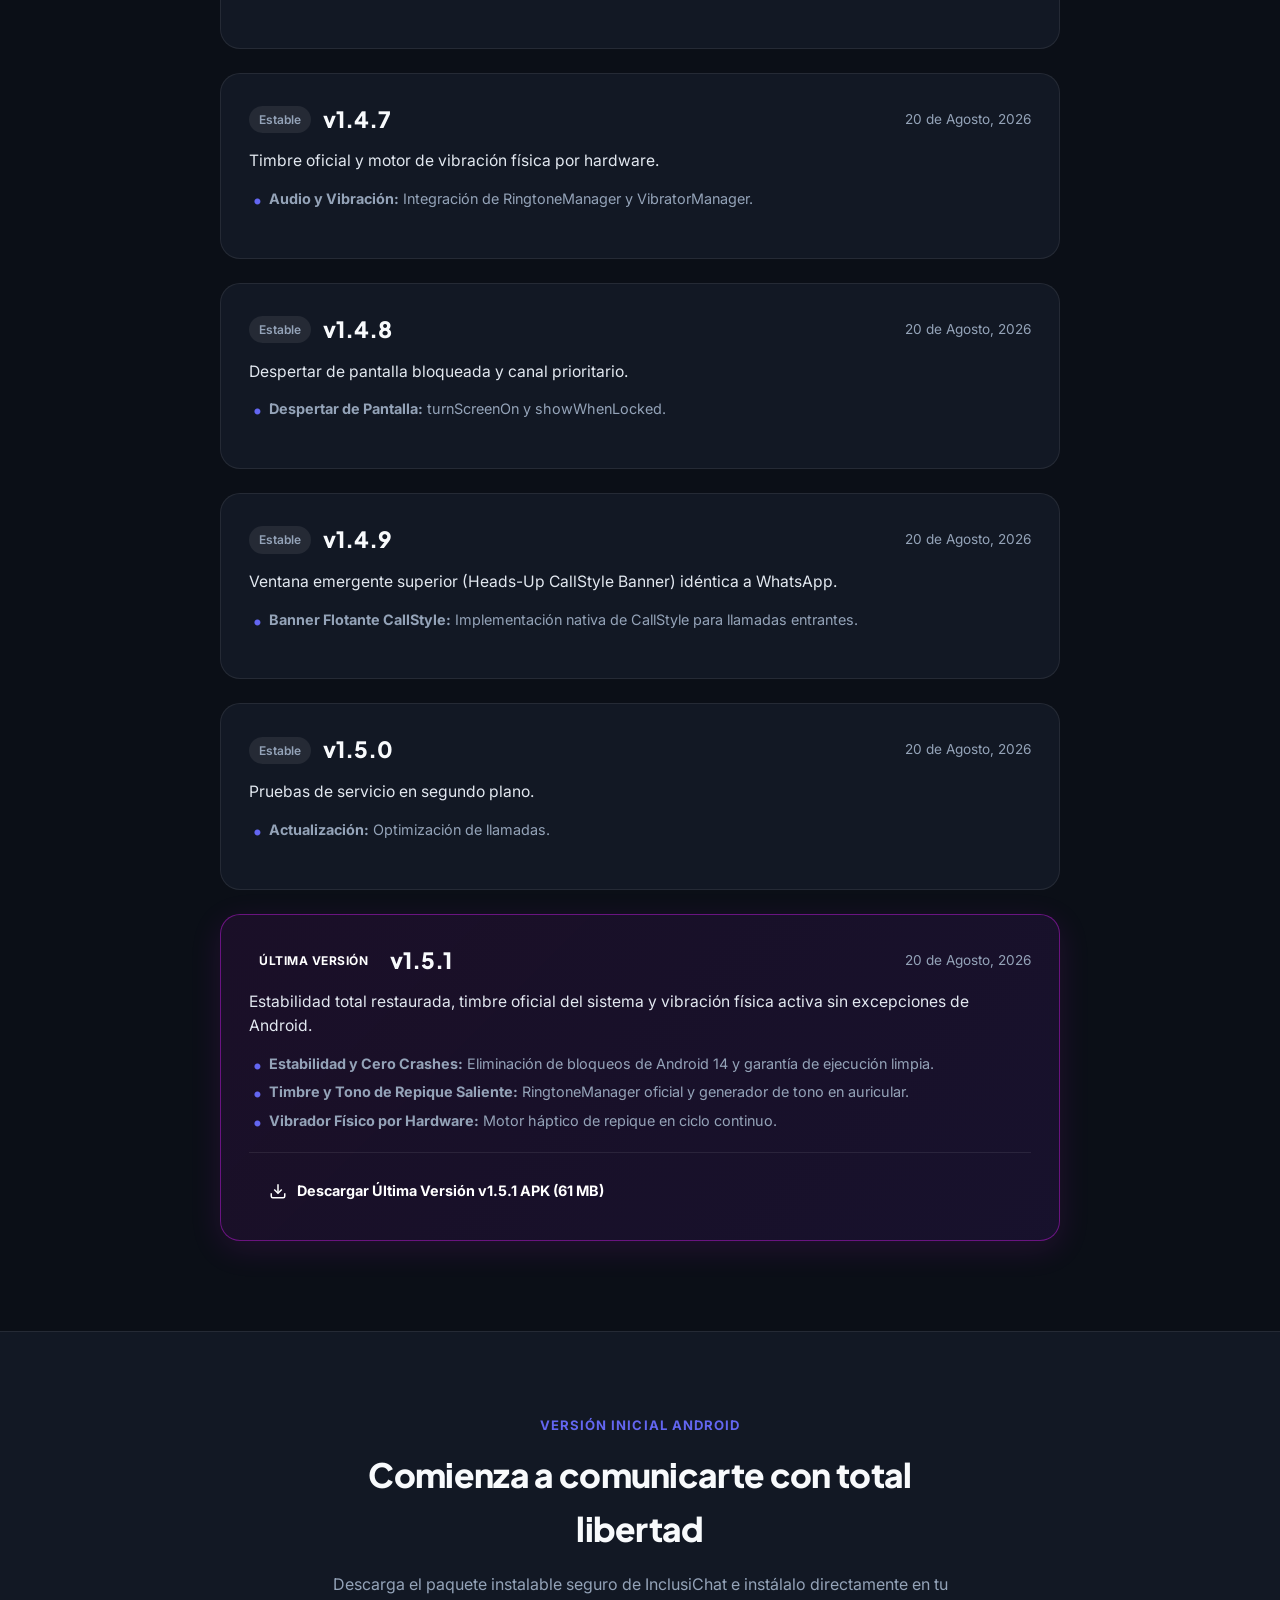
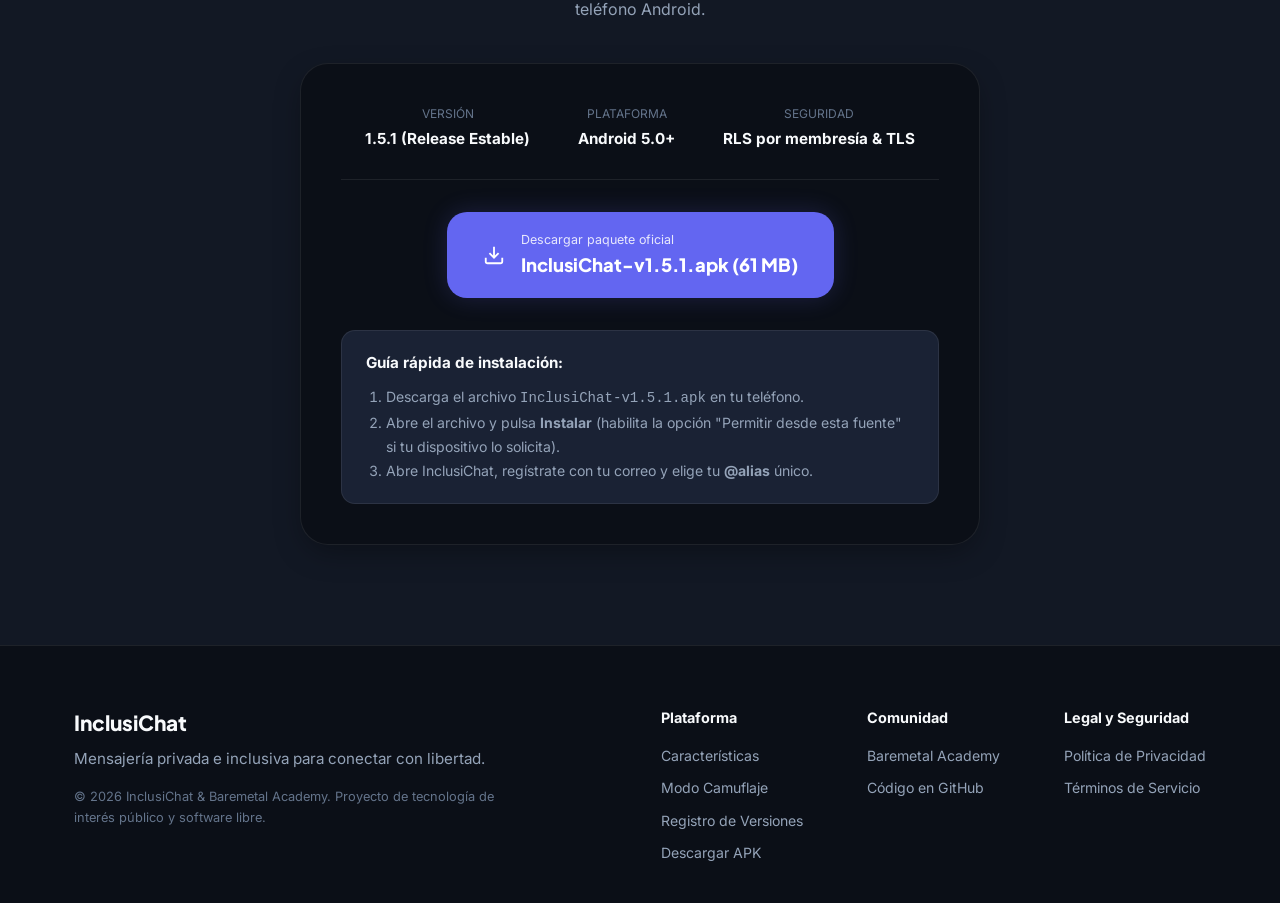
==== commit 196d5356: "feat: consolidate secure chat and call repairs" ====
--- a/web/index.html
+++ b/web/index.html
@@ -42,7 +42,7 @@
       <div class="hero-content">
         <div class="security-chip">
           <span class="security-chip-dot"></span>
-          <span>Tecnología de Interés Público & Cifrado Seguro</span>
+          <span>Tecnología de Interés Público & Acceso Protegido</span>
         </div>
         
         <h1 class="hero-title">
@@ -79,8 +79,8 @@
           </div>
           <div class="trust-stat-divider"></div>
           <div class="trust-stat-item">
-            <span class="stat-value">E2EE</span>
-            <span class="stat-label">Cifrado de extremo a extremo</span>
+            <span class="stat-value">TLS</span>
+            <span class="stat-label">Conexiones TLS/HTTPS</span>
           </div>
           <div class="trust-stat-divider"></div>
           <div class="trust-stat-item">
@@ -98,7 +98,7 @@
               <div class="mockup-avatar">M</div>
               <div class="mockup-user-info">
                 <span class="mockup-name">Mayobanessa <span class="verified-check">✓</span></span>
-                <span class="mockup-status">En línea • Cifrado activo</span>
+                <span class="mockup-status">En línea • Sesión autenticada</span>
               </div>
             </div>
             <div class="mockup-actions">
@@ -163,8 +163,8 @@
           <div class="feature-icon-wrap icon-blue">
             <svg width="24" height="24" viewBox="0 0 24 24" fill="none" stroke="currentColor" stroke-width="2"><path d="M22 16.92v3a2 2 0 0 1-2.18 2 19.79 19.79 0 0 1-8.63-3.07 19.5 19.5 0 0 1-6-6 19.79 19.79 0 0 1-3.07-8.67A2 2 0 0 1 4.11 2h3a2 2 0 0 1 2 1.72 12.84 12.84 0 0 0 .7 2.81 2 2 0 0 1-.45 2.11L8.09 9.91a16 16 0 0 0 6 6l1.27-1.27a2 2 0 0 1 2.11-.45 12.84 12.84 0 0 0 2.81.7A2 2 0 0 1 22 16.92z"/></svg>
           </div>
-          <h3 class="feature-title">Llamadas y Video Cifrados</h3>
-          <p class="feature-text">Comunícate por voz y video con cifrado de extremo a extremo (E2EE). Controles de privacidad integrados para silenciar micrófono y cámara en tiempo real.</p>
+          <h3 class="feature-title">Vista previa de llamadas</h3>
+          <p class="feature-text">La versión actual prueba señalización y estados de llamada. El transporte real de audio/video y E2EE continúa en desarrollo.</p>
         </div>
 
         <div class="feature-card">
@@ -251,7 +251,7 @@
           <li>
             <div class="point-bullet">✓</div>
             <div>
-              <strong>Cero Notificaciones Reveladoras:</strong> Las alertas se ocultan automáticamente mientras el modo de camuflaje esté activo.
+              <strong>Protección en desarrollo:</strong> La supresión completa de alertas durante el camuflaje todavía requiere validación por versión de Android.
             </div>
           </li>
         </ul>
@@ -330,8 +330,8 @@
           </div>
           <p class="update-summary">Lanzamiento fundacional de InclusiChat como tecnología de interés público y software libre.</p>
           <ul class="update-features">
-            <li><strong>Cifrado E2EE:</strong> Cifrado de extremo a extremo para mensajes de texto, fotos y llamadas.</li>
-            <li><strong>Row Level Security (RLS):</strong> Blindaje y aislamiento estricto de datos en backend Supabase.</li>
+            <li><strong>Cifrado en tránsito:</strong> Conexiones TLS/HTTPS. El cifrado de extremo a extremo todavía no está implementado.</li>
+            <li><strong>Row Level Security (RLS):</strong> Políticas de membresía versionadas para el backend Supabase.</li>
             <li><strong>Auditoría Abierta:</strong> Código abierto para máxima transparencia y soberanía de los usuarios.</li>
           </ul>
         </div>
@@ -429,7 +429,7 @@
           </div>
           <p class="update-summary">Rediseño total de la navegación principal: pestaña dedicada de Llamadas de audio/video y menú de Ajustes centralizado en los 3 puntos superiores.</p>
           <ul class="update-features">
-            <li><strong>Pestaña Dedicada de Llamadas:</strong> Sección exclusiva en la barra inferior para llamadas de audio y videollamadas cifradas E2EE con botón flotante magenta <code>+📞</code>.</li>
+            <li><strong>Pestaña Dedicada de Llamadas:</strong> Interfaz experimental de señalización; todavía no transporta audio/video.</li>
             <li><strong>Menú de Ajustes Centralizado:</strong> Acceso rápido a perfil, seguridad, modo camuflaje, guía interactiva y comprobador de actualizaciones desde el menú superior de 3 puntos.</li>
             <li><strong>Aviso Automático de Actualizaciones:</strong> Detección en tiempo real de nuevas versiones en la app con descarga directa en 1 clic.</li>
           </ul>
@@ -446,7 +446,7 @@
           </div>
           <p class="update-summary">Grabación interactiva y reproducción de notas de voz en el chat con reproductor de audio integrado y optimización visual.</p>
           <ul class="update-features">
-            <li><strong>Notas de Voz Reales & Cifradas:</strong> Grabación de voz con temporizador en vivo, onda de pulso y subida rápida por CDN.</li>
+            <li><strong>Notas de Voz:</strong> Grabación con temporizador y almacenamiento privado en Supabase; E2EE aún no está disponible.</li>
             <li><strong>Reproductor de Audio en Burbuja:</strong> Control Play/Pause interactivo, barra de progreso deslizable y duración en minutos y segundos.</li>
             <li><strong>Visualización Limpia de Fotos:</strong> Corrección completa para mostrar fotos puras sin texto residual cuando no llevan pie de foto.</li>
           </ul>
@@ -461,7 +461,7 @@
             </div>
             <span class="update-date">20 de Agosto, 2026</span>
           </div>
-          <p class="update-summary">Lanzamiento de la pestaña de Llamadas e interfaz de controles de audio cifrados.</p>
+          <p class="update-summary">Lanzamiento de la interfaz experimental de estados de llamada.</p>
           <ul class="update-features">
             <li><strong>Pestaña Dedicada:</strong> Acceso a historial y contactos para llamar directamente.</li>
             <li><strong>Interfaz de Llamada:</strong> Panel con botones de silenciar, altavoz y colgar.</li>
@@ -669,7 +669,7 @@
           </div>
           <div class="meta-item">
             <span class="meta-label">Seguridad</span>
-            <span class="meta-val">Row Level Security & E2EE</span>
+            <span class="meta-val">RLS por membresía & TLS</span>
           </div>
         </div>
 
